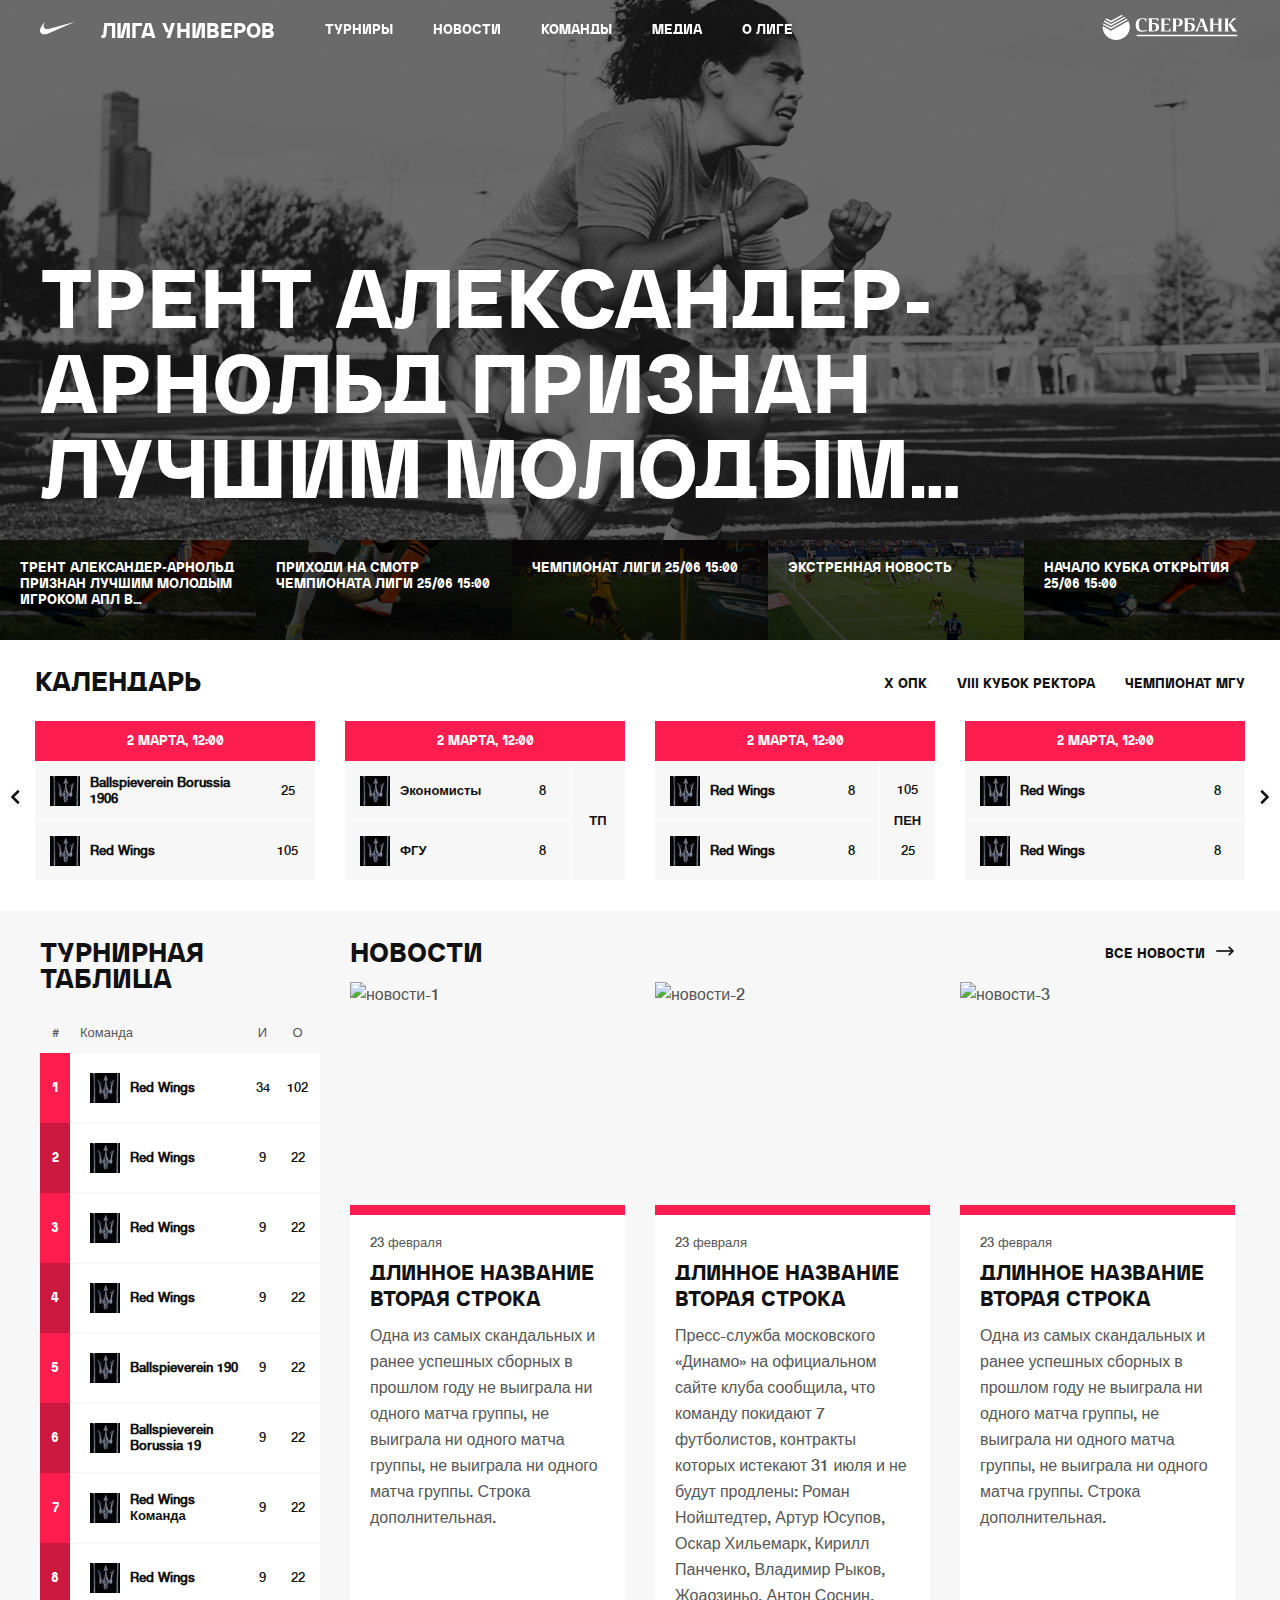
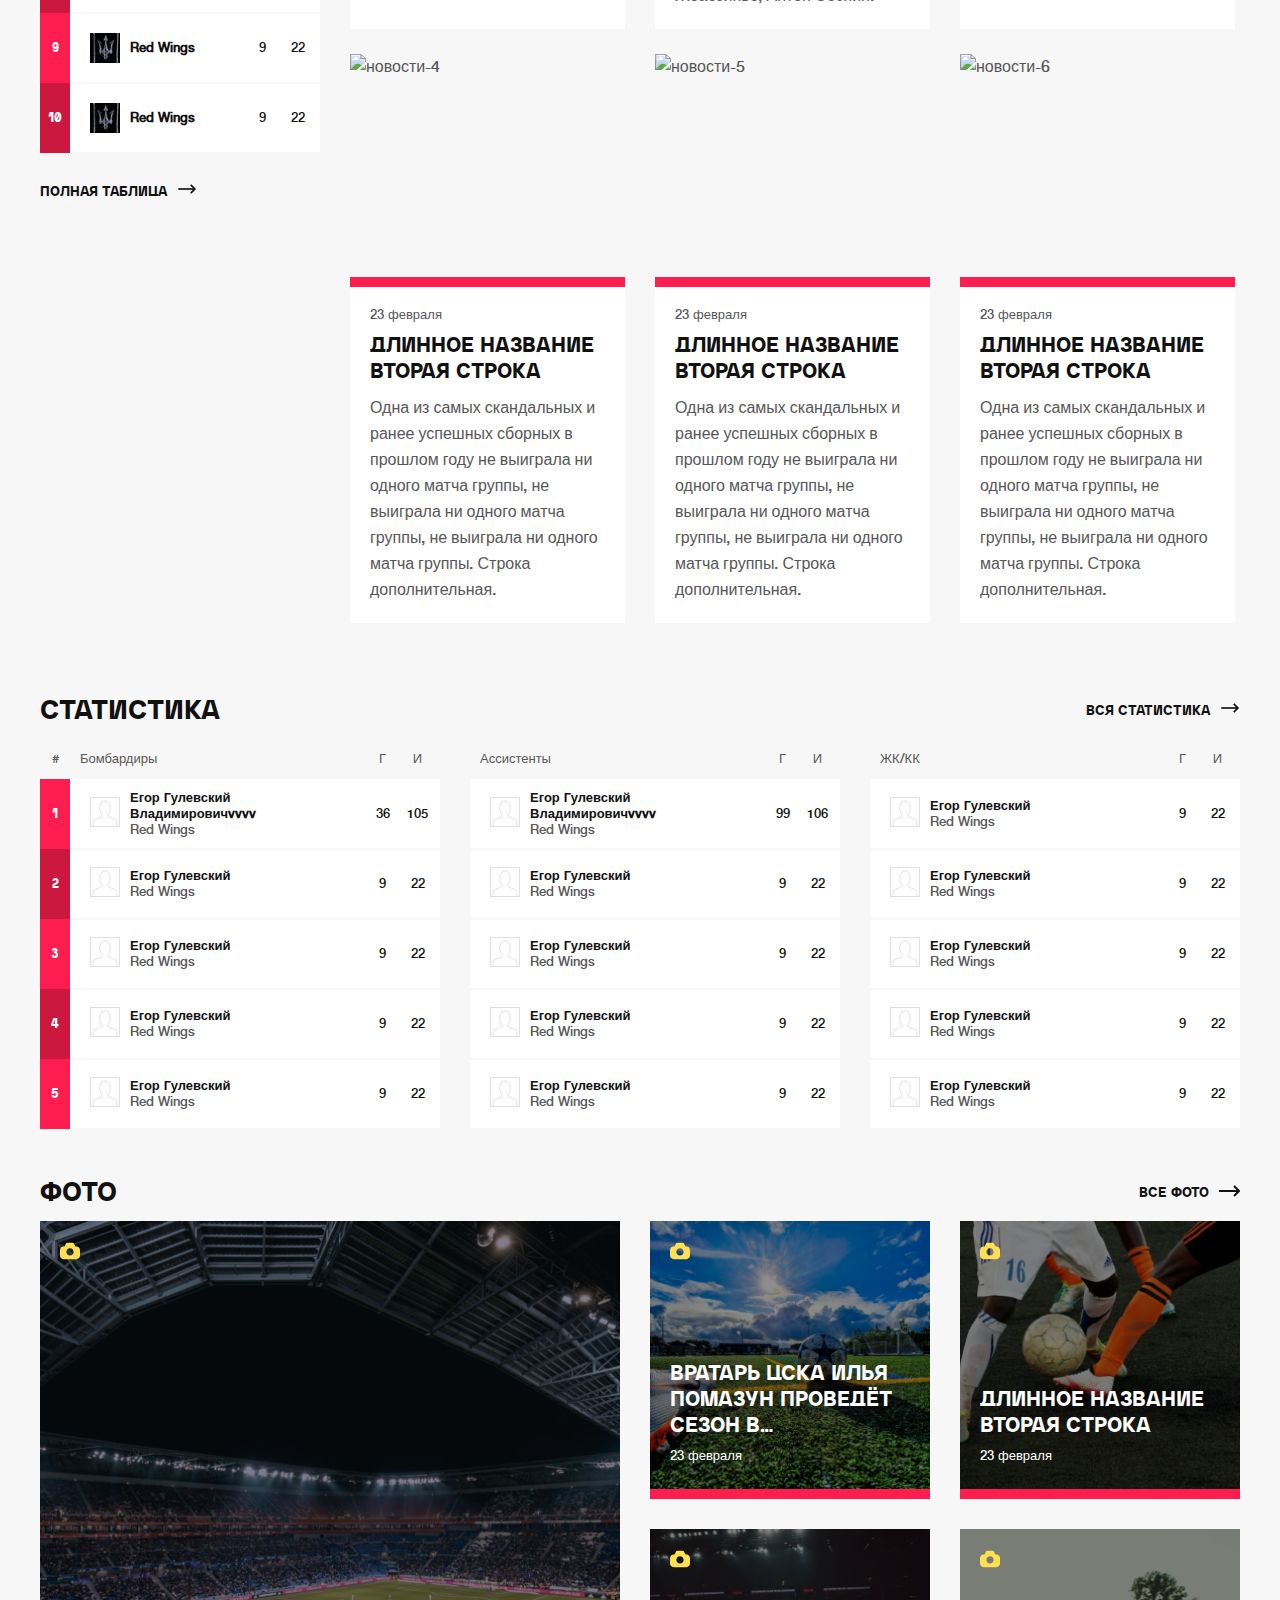
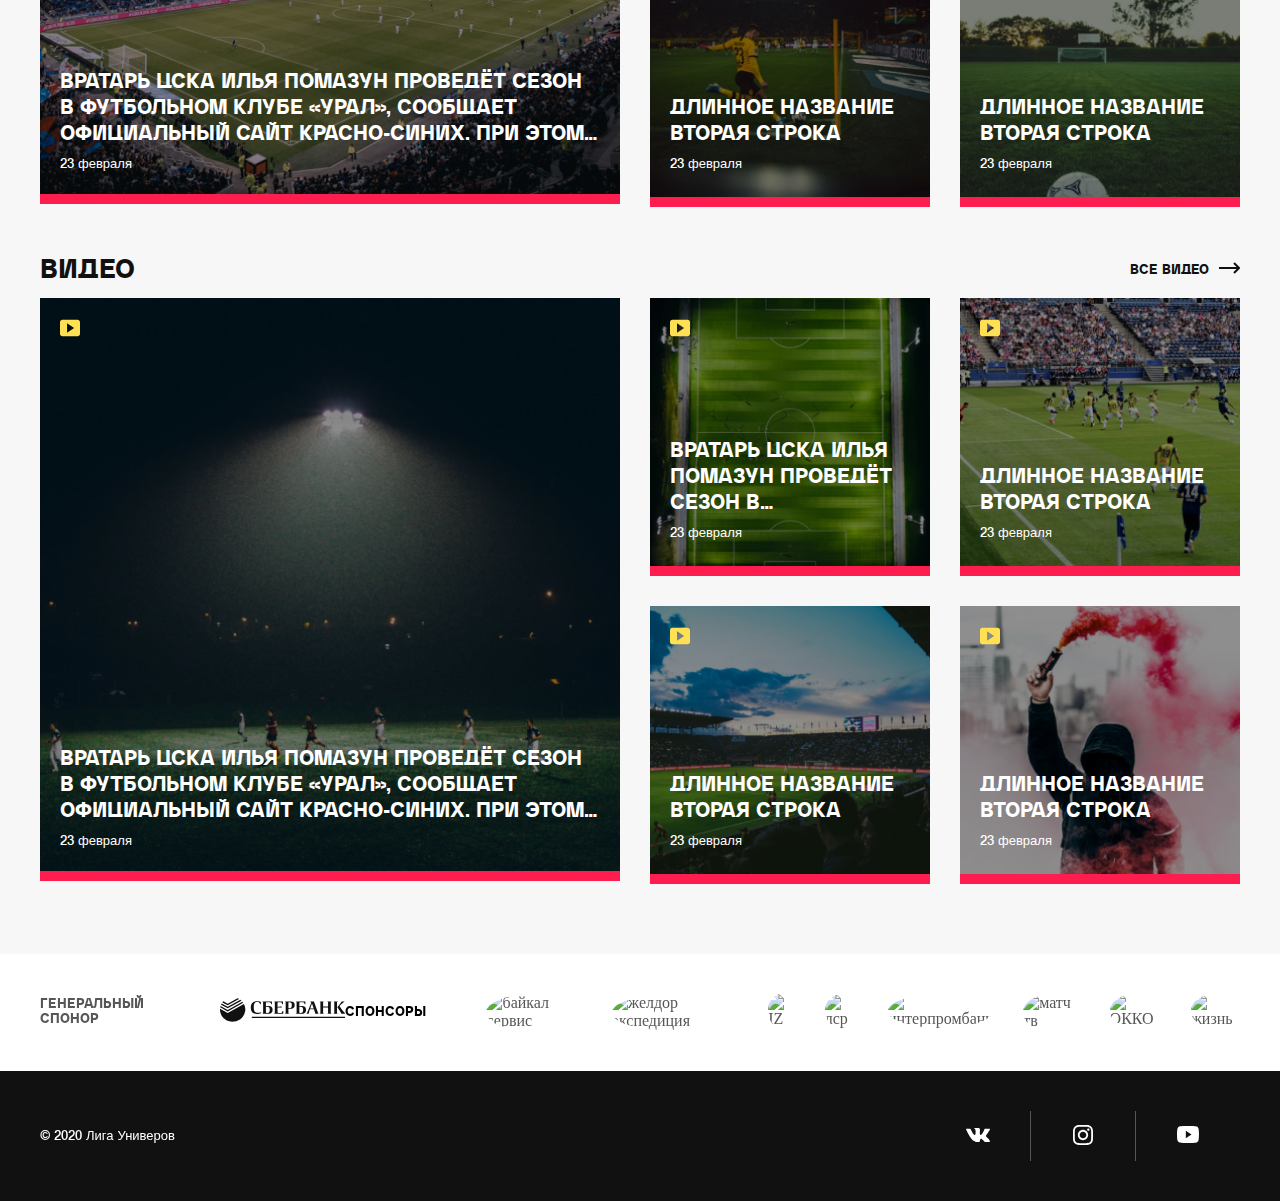
==== index.html @ 50ff5390 "css переменные" ====
<!DOCTYPE html>
<html lang="ru">
<head>
    <meta charset="utf-8">
    <title>МГУ</title>
    <meta name="viewport" content="width=device-width,initial-scale=1">
    <link href="css/normalize.css" rel="stylesheet">
    <link href="css/style.css" rel="stylesheet">
</head>
<body>
  <svg class="svg-sprite" style="display: none;" >
    <symbol id="arrow-left" viewBox="0 0 8 12" xmlns="http://www.w3.org/2000/svg" fill="none">
        <path d="M7 1L2 6L7 11" stroke-width="2"/>
    </symbol>
    <symbol id="arrow-right" viewBox="0 0 8 12" xmlns="http://www.w3.org/2000/svg" fill="none">
        <path d="M1 1L6 6L1 11" stroke-width="2"/>
    </symbol>
    <symbol id="arrow" viewBox="0 0 21 12" xmlns="http://www.w3.org/2000/svg" fill="none">
        <path d="M15 1L20 6L15 11" stroke="#111111" stroke-width="2"/>
        <path d="M0 6L20 6" stroke="#111111" stroke-width="2"/>
    </symbol>
    <symbol id="icon-photo" viewBox="0 0 22 18" xmlns="http://www.w3.org/2000/svg">
        <path d="M18 4H17.6C17.2 4 16.9 3.8 16.7 3.4L15.5 1.1C15.2 0.4 14.5 0 13.7 0H8.2C7.5 0 6.8 0.4 6.4 1.1L5.3 3.4C5.1 3.8 4.8 4 4.4 4H4C1.8 4 0 5.8 0 8V14C0 16.2 1.8 18 4 18H18C20.2 18 22 16.2 22 14V8C22 5.8 20.2 4 18 4ZM11 14C8.8 14 7 12.2 7 10C7 7.8 8.8 6 11 6C13.2 6 15 7.8 15 10C15 12.2 13.2 14 11 14Z"/>
    </symbol>
    <symbol id="icon-video" viewBox="0 0 22 18" xmlns="http://www.w3.org/2000/svg">
        <path d="M22 15.4286V2.57143C22 1.15714 20.8353 0 19.4118 0H2.58824C1.16471 0 0 1.15714 0 2.57143V15.4286C0 16.8429 1.16471 18 2.58824 18H19.4118C20.8353 18 22 16.8429 22 15.4286ZM7.76471 14.1429V3.85714L15.5294 9L7.76471 14.1429Z"/>
    </symbol>
    <symbol id="instagram" viewBox="0 0 24 24" xmlns="http://www.w3.org/2000/svg">
        <path d="M11.9973 6.86903C9.15795 6.86903 6.86644 9.16058 6.86644 12C6.86644 14.8394 9.15795 17.131 11.9973 17.131C14.8367 17.131 17.1282 14.8394 17.1282 12C17.1282 9.16058 14.8367 6.86903 11.9973 6.86903ZM11.9973 15.3348C10.1611 15.3348 8.66262 13.8362 8.66262 12C8.66262 10.1638 10.1611 8.66525 11.9973 8.66525C13.8335 8.66525 15.332 10.1638 15.332 12C15.332 13.8362 13.8335 15.3348 11.9973 15.3348ZM17.3383 5.46308C16.6754 5.46308 16.14 5.99845 16.14 6.66139C16.14 7.32434 16.6754 7.8597 17.3383 7.8597C18.0013 7.8597 18.5366 7.32684 18.5366 6.66139C18.5368 6.50397 18.5059 6.34806 18.4458 6.20259C18.3856 6.05711 18.2974 5.92493 18.1861 5.81362C18.0748 5.70231 17.9426 5.61405 17.7971 5.5539C17.6516 5.49375 17.4957 5.46289 17.3383 5.46308ZM21.9989 12C21.9989 10.6191 22.0114 9.25064 21.9338 7.87221C21.8563 6.27113 21.4911 4.85017 20.3203 3.67938C19.147 2.50609 17.7286 2.14334 16.1275 2.06579C14.7466 1.98824 13.3782 2.00074 11.9998 2.00074C10.6189 2.00074 9.25051 1.98824 7.8721 2.06579C6.27105 2.14334 4.85012 2.50859 3.67935 3.67938C2.50608 4.85267 2.14334 6.27113 2.06579 7.87221C1.98824 9.25314 2.00074 10.6216 2.00074 12C2.00074 13.3784 1.98824 14.7494 2.06579 16.1278C2.14334 17.7289 2.50858 19.1498 3.67935 20.3206C4.85262 21.4939 6.27105 21.8567 7.8721 21.9342C9.25301 22.0118 10.6214 21.9993 11.9998 21.9993C13.3807 21.9993 14.7491 22.0118 16.1275 21.9342C17.7286 21.8567 19.1495 21.4914 20.3203 20.3206C21.4936 19.1473 21.8563 17.7289 21.9338 16.1278C22.0139 14.7494 21.9989 13.3809 21.9989 12ZM19.7974 17.899C19.6148 18.3543 19.3947 18.6945 19.0419 19.0448C18.6892 19.3975 18.3515 19.6176 17.8962 19.8003C16.5803 20.3231 13.4558 20.2055 11.9973 20.2055C10.5389 20.2055 7.4118 20.3231 6.09593 19.8028C5.64064 19.6201 5.30041 19.4 4.95018 19.0473C4.59745 18.6945 4.37731 18.3568 4.19469 17.9015C3.67434 16.5831 3.79192 13.4585 3.79192 12C3.79192 10.5415 3.67434 7.4144 4.19469 6.09851C4.37731 5.6432 4.59745 5.30298 4.95018 4.95274C5.30291 4.6025 5.64064 4.37985 6.09593 4.19723C7.4118 3.67688 10.5389 3.79446 11.9973 3.79446C13.4558 3.79446 16.5828 3.67688 17.8987 4.19723C18.354 4.37985 18.6942 4.6 19.0444 4.95274C19.3972 5.30548 19.6173 5.6432 19.7999 6.09851C20.3203 7.4144 20.2027 10.5415 20.2027 12C20.2027 13.4585 20.3203 16.5831 19.7974 17.899Z" fill="white"/>
      </symbol>
      <symbol id="logo" viewBox="0 0 655 342" xmlns="http://www.w3.org/2000/svg">
        <path d="M165.533 0.120392L354.642 -121.21" stroke="#FFE052" stroke-width="2" stroke-miterlimit="10"/>
        <path d="M328.056 101.779L519.924 -21.1793L194.225 -222.462L2.35742 -99.5036L328.056 101.779Z" stroke="#FFE052" stroke-width="2" stroke-miterlimit="10"/>
        <path d="M381.729 67.3211L349.626 47.8757L435.151 -6.79761L466.402 12.3313" stroke="#FFE052" stroke-width="2" stroke-miterlimit="10"/>
        <path fill-rule="evenodd" clip-rule="evenodd" d="M528.315 177.901H528.266C526.067 177.901 524.113 176.726 522.793 174.72C518.787 168.457 522.696 152.996 525.432 144.335C528.07 135.968 531.442 127.406 534.422 119.871L534.862 118.794L539.846 120.507L539.504 121.632C536.328 132.152 535.204 141.497 536.816 144.286C537.012 144.58 537.158 144.678 537.256 144.727C537.598 144.727 540.432 144.189 547.224 135.626L614.749 50L619 53.0825L550.791 155.932C540.676 171.149 533.787 177.901 528.315 177.901ZM527.337 171.785C527.826 172.519 528.119 172.519 528.315 172.519C529.487 172.519 534.276 171.1 546.295 152.996L577.664 105.681L551.426 138.953C544.878 147.222 539.846 150.843 536.084 149.962C534.422 149.571 533.054 148.494 532.175 146.929C531.735 146.146 531.393 145.216 531.149 144.14C531.051 144.433 530.965 144.727 530.88 145.02C530.794 145.314 530.709 145.608 530.611 145.901C527.435 155.932 525.09 168.311 527.337 171.785ZM486.733 210.683H483.802H482.58V147.075L495.333 137.975L498.46 142.329V136.262L512.19 126.427L514.877 193.313L509.503 193.509L508.33 164.983L503.786 168.213V201.289H498.411V142.378L487.955 149.864V210.683H486.733ZM508.037 158.574L507.157 136.556L503.786 138.953V161.607L508.037 158.574ZM445.104 235.931L447.889 171.882L461.668 162.048L462.303 228.983L456.929 229.227L456.538 172.323L453.215 174.671L450.381 238.573L444.127 243.71L441 239.307L445.104 235.931ZM474.861 189.448V216.506H480.235V152.213L475.105 151.822L469.877 186.61V159.161H464.502V223.845L469.681 224.237L474.861 189.448ZM451.505 273.655L456.88 269.79V240.775H462.255V305.85L449.551 315L446.424 310.596L456.88 303.11V276.444L446.131 284.126V248.505H451.505V273.655ZM480.429 259.319V227.76H475.055V257.068L470.217 260.542V235.148H464.843V300.077H470.217V267.197L475.055 263.723V292.689H480.429V259.857L480.722 259.661L480.429 259.319ZM488.394 222.279V249.68L493.623 214.891L498.802 215.283V279.576H493.427V252.518L488.199 287.306L483.02 286.964V222.279H488.394ZM515.023 199.234L501.293 209.069V278.157L517.417 266.609V226.977L516.147 227.906L515.023 199.234ZM506.668 267.686V241.264L512.043 237.399V263.82L506.668 267.686ZM506.668 234.659V211.858L510.04 209.46L510.87 231.674L506.668 234.659ZM532.81 186.512L535.937 190.867L525.285 198.451V221.252L532.81 215.919L535.937 220.273L525.285 227.857V254.328L532.81 248.946L535.937 253.349L519.91 264.799V195.711L532.81 186.512ZM536.279 184.115V249.19H541.653V216.359L551.621 209.313L550.009 174.329L536.279 184.115ZM546.1 206.622L541.653 209.754V186.855L545.074 184.408L546.1 206.622ZM569.699 229.227L553.722 240.677V171.638L569.699 160.188V229.227ZM564.324 226.487V170.61L559.096 174.378V230.255L564.324 226.487ZM586.019 148.494L572.289 158.329V227.417L588.413 215.87V176.237L587.143 177.167L586.019 148.494ZM577.664 216.946V190.525L583.038 186.659V213.081L577.664 216.946ZM577.664 183.87V161.02L581.035 158.623L581.866 180.837L577.664 183.87Z" fill="#FFE052"/>
        <path fill-rule="evenodd" clip-rule="evenodd" d="M648.918 143.494C670.236 143.494 687.542 159.095 687.542 178.315C687.542 197.534 670.236 213.135 648.918 213.135C627.599 213.135 610.293 197.534 610.293 178.315C610.293 159.095 627.599 143.494 648.918 143.494Z" stroke="#FFE052" stroke-width="2" stroke-miterlimit="10"/>
        <path d="M553.51 239.326L738 112" stroke="#FFE052" stroke-width="2" stroke-miterlimit="10"/>
        <path d="M716.034 339.985L907.902 217.027L582.203 15.7439L390.335 138.702L716.034 339.985Z" stroke="#FFE052" stroke-width="2" stroke-miterlimit="10"/>
        <path d="M528.931 50.5183L560.533 69.5115L475.008 124.185L442.804 105.508" stroke="#FFE052" stroke-width="2" stroke-miterlimit="10"/>
    </symbol>
    <symbol id="main-logo" viewBox="0 0 36 13" xmlns="http://www.w3.org/2000/svg">
        <path fill-rule="evenodd" clip-rule="evenodd" d="M9.9615 7.20239L36 0.110749L9.64986 11.5733C6.80923 12.8063 2.35664 14.2276 0.5011 11.1561C-0.530553 9.45429 0.117812 6.8 1.65096 4.38198C2.62172 2.83518 3.86472 1.4139 5.11847 0C4.42353 1.15548 2.46769 5.0354 5.03249 6.96982C6.02474 7.70446 7.78357 7.78567 9.9615 7.20239Z" fill="white"/>
    </symbol>
    <symbol id="main-sberbank" viewBox="0 0 140 26" xmlns="http://www.w3.org/2000/svg">
        <path d="M45.5393 15.3965L45.9834 16.2172C44.6852 17.0379 42.9087 17.4646 41.0981 17.4646C36.8277 17.4646 34.3338 15.2652 34.3338 10.5379C34.3338 6.00758 36.3153 3.25 41.3714 3.25C43.6262 3.25 45.1293 3.7096 45.5393 3.87374C45.5051 4.79293 45.5051 5.81061 45.5393 6.7298H44.6169L44.3777 5.87626C44.0361 4.85858 43.4212 4.13636 41.4739 4.13636C38.4334 4.13636 37.6476 6.30303 37.6476 10.0126C37.6476 13.5581 38.3992 16.1843 41.918 16.1843C43.6261 16.1843 44.6852 15.7904 45.5393 15.3965ZM52.1669 4.36617C51.2787 4.36617 51.142 4.59596 51.142 5.15404V8.40404H51.9278C55.8565 8.40404 58.6237 8.8308 58.6237 12.6061C58.6237 16.2828 56.4714 17.202 52.9527 17.202H47.2474V16.7753C47.9649 16.6111 48.0673 16.4141 48.0673 15.6591V4.9899C48.0673 4.23485 47.9649 4.03788 47.2474 3.90656V3.4798H57.8721C57.838 4.46465 57.838 5.4495 57.8721 6.46717H57.0864L56.9156 5.90909C56.4714 4.49747 55.959 4.36617 54.1142 4.36617H52.1669ZM52.8502 16.3485C54.695 16.3485 55.4466 15.1667 55.4466 12.7702C55.4466 10.5379 54.7975 9.29041 52.406 9.29041H51.1762V15.1667C51.1762 16.053 51.4153 16.3485 52.4402 16.3485H52.8502ZM64.8414 4.36617C64.2264 4.36617 64.124 4.53031 64.124 4.9899V9.25758H66.0371C66.8228 9.25758 68.0869 9.19192 68.5651 8.86364V10.6035C68.0869 10.2753 66.8228 10.1768 66.0371 10.1768H64.124V15.298C64.124 16.1187 64.4656 16.3813 66.3446 16.3813H66.7545C68.5993 16.3813 69.1118 16.25 69.5217 14.5758L69.6584 14.0505H70.5466C70.5124 15.101 70.5124 16.1843 70.5466 17.2348H60.2635V16.8081C60.981 16.6439 61.0834 16.447 61.0834 15.6919V5.02273C61.0834 4.26768 60.981 4.07071 60.2635 3.93939V3.51263H70.205C70.1708 4.49748 70.1708 5.48233 70.205 6.5H69.4192L69.2484 5.94192C68.8043 4.5303 68.2918 4.39899 66.447 4.39899H64.8414V4.36617ZM72.3572 17.2348V16.8081C73.0747 16.6439 73.1771 16.447 73.1771 15.6919V5.02273C73.1771 4.26768 73.0747 4.07071 72.3572 3.93939V3.51263H78.2674C81.103 3.51263 83.2211 4.1692 83.2211 7.45202C83.2211 10.8005 81.103 11.8182 77.6525 11.8182H76.2177V15.7247C76.2177 16.4798 76.3202 16.6768 77.0376 16.8409V17.2677H72.3572V17.2348ZM77.6867 10.9318C79.5998 10.9318 80.0439 9.45455 80.0439 7.32071C80.0439 5.51516 79.3948 4.36617 77.4817 4.36617H77.1401C76.5251 4.36617 76.2518 4.46465 76.2518 5.12121V10.9318H77.6867ZM89.4387 4.36617C88.5505 4.36617 88.4138 4.59596 88.4138 5.15404V8.40404H89.1996C93.1284 8.40404 95.8955 8.8308 95.8955 12.6061C95.8955 16.2828 93.7433 17.202 90.2587 17.202H84.5534V16.7753C85.2709 16.6111 85.3733 16.4141 85.3733 15.6591V4.9899C85.3733 4.23485 85.2709 4.03788 84.5534 3.90656V3.4798H95.1781C95.144 4.46465 95.144 5.4495 95.1781 6.46717H94.3924L94.2216 5.90909C93.7774 4.49747 93.265 4.36617 91.4202 4.36617H89.4387ZM90.0878 16.3485C91.9326 16.3485 92.6842 15.1667 92.6842 12.7702C92.6842 10.5379 92.0351 9.29041 89.6437 9.29041H88.4138V15.1667C88.4138 16.053 88.653 16.3485 89.6779 16.3485H90.0878ZM106.281 17.2348C106.144 16.4798 105.7 15.1338 105.325 14.0177L104.71 12.2778H100.166C99.6876 13.6566 99.346 14.7727 99.1752 15.5606C99.0044 16.3485 98.9019 16.9394 98.8677 17.2348H96.3055C96.6471 16.7096 97.2962 15.495 98.287 13.197L100.918 6.9596C101.498 5.58081 101.601 5.15404 101.601 4.7601C101.601 4.49747 101.532 4.10354 100.781 3.97222V3.54546H104.846C104.915 3.97223 104.949 4.43182 105.393 5.58081L108.399 13.7879C108.98 15.3965 109.629 16.7753 109.937 17.2677H106.281V17.2348ZM104.402 11.3586L102.489 5.84344L100.508 11.3586H104.402ZM120.425 10.1439H114.924V15.6919C114.924 16.447 115.027 16.6439 115.744 16.8081V17.2348H111.064V16.8081C111.781 16.6439 111.884 16.447 111.884 15.6919V5.02273C111.884 4.26768 111.781 4.07071 111.064 3.93939V3.51263H115.744V3.93939C115.027 4.10353 114.924 4.30051 114.924 5.02273V9.22475H120.425V5.02273C120.425 4.26768 120.322 4.07071 119.605 3.93939V3.51263H124.285V3.93939C123.568 4.10353 123.465 4.30051 123.465 5.02273V15.6919C123.465 16.447 123.568 16.6439 124.285 16.8081V17.2348H119.605V16.8081C120.322 16.6439 120.425 16.447 120.425 15.6919V10.1439ZM127.36 5.02273C127.36 4.26768 127.257 4.07071 126.54 3.93939V3.51263H131.22V3.93939C130.503 4.10353 130.4 4.30051 130.4 5.02273V15.6919C130.4 16.447 130.503 16.6439 131.22 16.8081V17.2348H126.54V16.8081C127.257 16.6439 127.36 16.447 127.36 15.6919V5.02273ZM134.978 11.1944C135.969 12.5404 138.292 15.5606 140 17.202H135.217C134.876 16.4798 134.363 15.298 132.86 13.1313L130.708 10.0126L132.587 7.68181C133.714 6.30303 135.149 4.43182 135.559 3.4798H138.907V3.51263C137.574 4.26768 135.285 6.46717 134.636 7.12374L133.133 8.66666L134.978 11.1944ZM139.966 20.649H35.427V22.0278H139.966V20.649ZM8.57491 16.2828L0.0341599 11.5556C-3.12924e-06 11.851 0 12.1465 0 12.4419C0 12.6389 0 12.8359 0 13.0328C0.034163 13.6566 0.102486 14.2803 0.204975 14.904C0.512442 16.4798 1.09322 17.9571 1.87897 19.2702C2.08394 19.6313 2.32308 19.9924 2.59639 20.3207C2.59639 20.3207 2.59639 20.3207 2.59639 20.3535L2.63055 20.3864C3.51879 21.601 4.64616 22.6515 5.9102 23.505C7.00341 24.2273 8.19912 24.851 9.46315 25.2449C9.66813 25.3106 9.87311 25.3763 10.1122 25.4419C10.1464 25.4419 10.1464 25.4419 10.1806 25.4747C11.4104 25.803 12.7428 26 14.0752 26C14.6218 26 15.1342 25.9672 15.6467 25.9015C15.715 25.9015 15.7833 25.9015 15.8516 25.8687C17.2865 25.7045 18.6872 25.3106 19.9854 24.7525C21.591 24.0303 23.0259 23.0455 24.2216 21.8308C24.2557 21.798 24.2899 21.7652 24.3241 21.7323C24.7682 21.2727 25.1781 20.7803 25.5539 20.2879C26.7155 18.745 27.5012 16.9722 27.9112 15.0682C27.9112 15.0353 27.9112 15.0025 27.9453 14.9697C28.1161 14.149 28.1845 13.2955 28.1845 12.4419C28.1845 12.3434 28.1845 12.2449 28.1845 12.1465C28.1845 11.5556 28.1162 10.9975 28.0137 10.4066C27.7745 8.96212 27.3304 7.55051 26.613 6.2702L8.57491 16.2828ZM8.57491 12.8687L0.649095 8.4697C0.614932 8.56819 0.580768 8.6995 0.546605 8.79798C0.444116 9.19192 0.341626 9.58586 0.2733 9.97979L8.60908 14.5758L25.8956 5.02273C25.6564 4.66162 25.3831 4.33334 25.1098 4.00505C25.0756 3.9394 25.0073 3.90657 24.9732 3.84091L8.57491 12.8687ZM8.57491 9.45455L1.87897 5.74495C1.63982 6.17172 1.40068 6.59848 1.19571 7.05808L8.60908 11.1616L23.9141 2.72475C23.5041 2.36364 23.0942 2.03536 22.6842 1.70707L8.57491 9.45455ZM8.57491 6.07323L3.6896 3.38132C3.34797 3.74243 3.00634 4.13637 2.69888 4.53031L8.57491 7.78031L21.2152 0.787877C20.7028 0.492422 20.122 0.229798 19.5754 0L8.57491 6.07323ZM8.57491 16.2828L0.0341599 11.5556C-3.12924e-06 11.851 0 12.1465 0 12.4419C0 12.6389 0 12.8359 0 13.0328C0.034163 13.6566 0.102486 14.2803 0.204975 14.904C0.512442 16.4798 1.09322 17.9571 1.87897 19.2702C2.08394 19.6313 2.32308 19.9924 2.59639 20.3207C2.59639 20.3207 2.59639 20.3207 2.59639 20.3535L2.63055 20.3864C3.51879 21.601 4.64616 22.6515 5.9102 23.505C7.00341 24.2273 8.19912 24.851 9.46315 25.2449C9.66813 25.3106 9.87311 25.3763 10.1122 25.4419C10.1464 25.4419 10.1464 25.4419 10.1806 25.4747C11.4104 25.803 12.7428 26 14.0752 26C14.6218 26 15.1342 25.9672 15.6467 25.9015C15.715 25.9015 15.7833 25.9015 15.8516 25.8687C17.2865 25.7045 18.6872 25.3106 19.9854 24.7525C21.591 24.0303 23.0259 23.0455 24.2216 21.8308C24.2557 21.798 24.2899 21.7652 24.3241 21.7323C24.7682 21.2727 25.1781 20.7803 25.5539 20.2879C26.7155 18.745 27.5012 16.9722 27.9112 15.0682C27.9112 15.0353 27.9112 15.0025 27.9453 14.9697C28.1161 14.149 28.1845 13.2955 28.1845 12.4419C28.1845 12.3434 28.1845 12.2449 28.1845 12.1465C28.1845 11.5556 28.1162 10.9975 28.0137 10.4066C27.7745 8.96212 27.3304 7.55051 26.613 6.2702L8.57491 16.2828ZM8.57491 12.8687L0.649095 8.4697C0.614932 8.56819 0.580768 8.6995 0.546605 8.79798C0.444116 9.19192 0.341626 9.58586 0.2733 9.97979L8.60908 14.5758L25.8956 5.02273C25.6564 4.66162 25.3831 4.33334 25.1098 4.00505C25.0756 3.9394 25.0073 3.90657 24.9732 3.84091L8.57491 12.8687ZM8.57491 9.45455L1.87897 5.74495C1.63982 6.17172 1.40068 6.59848 1.19571 7.05808L8.60908 11.1616L23.9141 2.72475C23.5041 2.36364 23.0942 2.03536 22.6842 1.70707L8.57491 9.45455ZM8.57491 6.07323L3.6896 3.38132C3.34797 3.74243 3.00634 4.13637 2.69888 4.53031L8.57491 7.78031L21.2152 0.787877C20.7028 0.492422 20.122 0.229798 19.5754 0L8.57491 6.07323Z" fill="white"/>
    </symbol>
    <symbol id="profile" viewBox="0 0 30 30" xmlns="http://www.w3.org/2000/svg" fill="none">
        <rect x="0.5" y="0.5" width="29" height="29" fill="white" stroke="#DFDFDF"/>
          <path d="M3 30C3 26.6984 3.15909 24.6414 3.47727 23.8289C3.77273 23.3388 4.39773 22.8681 5.35227 22.4167C5.44318 22.3651 6.19034 22.0813 7.59375 21.5655C8.99716 21.0496 9.71591 20.7852 9.75 20.7723C10.5341 20.4499 11.0483 20.2016 11.2926 20.0275C11.5369 19.8534 11.7216 19.6116 11.8466 19.3021L12.2386 18.3735C12.2955 18.0511 12.2273 17.7867 12.0341 17.5804C10.5227 16.0327 9.77273 13.937 9.78409 11.2932C9.78409 9.16518 10.2443 7.41766 11.1648 6.0506C12.0852 4.68353 13.3636 4 15 4C16.6364 4 17.9148 4.68353 18.8352 6.0506C19.7557 7.41766 20.2159 9.16518 20.2159 11.2932C20.2273 13.937 19.4773 16.0327 17.9659 17.5804C17.7727 17.7867 17.7045 18.0511 17.7614 18.3735L18.1534 19.3021C18.2784 19.6116 18.4631 19.8534 18.7074 20.0275C18.9517 20.2016 19.4659 20.4499 20.25 20.7723C20.2841 20.7852 21.0028 21.0496 22.4063 21.5655C23.8097 22.0813 24.5568 22.3651 24.6477 22.4167C25.6023 22.8681 26.2273 23.3388 26.5227 23.8289C26.8409 24.6414 27 26.6984 27 30" stroke="#DFDFDF"/>
    </symbol>
    <symbol id="sberbank" viewBox="0 0 140 26" xmlns="http://www.w3.org/2000/svg">
        <path d="M45.5393 15.3965L45.9834 16.2172C44.6852 17.0379 42.9087 17.4646 41.0981 17.4646C36.8277 17.4646 34.3338 15.2652 34.3338 10.5379C34.3338 6.00758 36.3153 3.25 41.3714 3.25C43.6262 3.25 45.1293 3.7096 45.5393 3.87374C45.5051 4.79293 45.5051 5.81061 45.5393 6.7298H44.6169L44.3777 5.87626C44.0361 4.85858 43.4212 4.13636 41.4739 4.13636C38.4334 4.13636 37.6476 6.30303 37.6476 10.0126C37.6476 13.5581 38.3992 16.1843 41.918 16.1843C43.6261 16.1843 44.6852 15.7904 45.5393 15.3965ZM52.1669 4.36617C51.2787 4.36617 51.142 4.59596 51.142 5.15404V8.40404H51.9278C55.8565 8.40404 58.6237 8.8308 58.6237 12.6061C58.6237 16.2828 56.4714 17.202 52.9527 17.202H47.2474V16.7753C47.9649 16.6111 48.0673 16.4141 48.0673 15.6591V4.9899C48.0673 4.23485 47.9649 4.03788 47.2474 3.90656V3.4798H57.8721C57.838 4.46465 57.838 5.4495 57.8721 6.46717H57.0864L56.9156 5.90909C56.4714 4.49747 55.959 4.36617 54.1142 4.36617H52.1669ZM52.8502 16.3485C54.695 16.3485 55.4466 15.1667 55.4466 12.7702C55.4466 10.5379 54.7975 9.29041 52.406 9.29041H51.1762V15.1667C51.1762 16.053 51.4153 16.3485 52.4402 16.3485H52.8502ZM64.8414 4.36617C64.2264 4.36617 64.124 4.53031 64.124 4.9899V9.25758H66.0371C66.8228 9.25758 68.0869 9.19192 68.5651 8.86364V10.6035C68.0869 10.2753 66.8228 10.1768 66.0371 10.1768H64.124V15.298C64.124 16.1187 64.4656 16.3813 66.3446 16.3813H66.7545C68.5993 16.3813 69.1118 16.25 69.5217 14.5758L69.6584 14.0505H70.5466C70.5124 15.101 70.5124 16.1843 70.5466 17.2348H60.2635V16.8081C60.981 16.6439 61.0834 16.447 61.0834 15.6919V5.02273C61.0834 4.26768 60.981 4.07071 60.2635 3.93939V3.51263H70.205C70.1708 4.49748 70.1708 5.48233 70.205 6.5H69.4192L69.2484 5.94192C68.8043 4.5303 68.2918 4.39899 66.447 4.39899H64.8414V4.36617ZM72.3572 17.2348V16.8081C73.0747 16.6439 73.1771 16.447 73.1771 15.6919V5.02273C73.1771 4.26768 73.0747 4.07071 72.3572 3.93939V3.51263H78.2674C81.103 3.51263 83.2211 4.1692 83.2211 7.45202C83.2211 10.8005 81.103 11.8182 77.6525 11.8182H76.2177V15.7247C76.2177 16.4798 76.3202 16.6768 77.0376 16.8409V17.2677H72.3572V17.2348ZM77.6867 10.9318C79.5998 10.9318 80.0439 9.45455 80.0439 7.32071C80.0439 5.51516 79.3948 4.36617 77.4817 4.36617H77.1401C76.5251 4.36617 76.2518 4.46465 76.2518 5.12121V10.9318H77.6867ZM89.4387 4.36617C88.5505 4.36617 88.4138 4.59596 88.4138 5.15404V8.40404H89.1996C93.1283 8.40404 95.8955 8.8308 95.8955 12.6061C95.8955 16.2828 93.7433 17.202 90.2587 17.202H84.5534V16.7753C85.2709 16.6111 85.3733 16.4141 85.3733 15.6591V4.9899C85.3733 4.23485 85.2709 4.03788 84.5534 3.90656V3.4798H95.1781C95.144 4.46465 95.144 5.4495 95.1781 6.46717H94.3924L94.2216 5.90909C93.7774 4.49747 93.265 4.36617 91.4202 4.36617H89.4387ZM90.0878 16.3485C91.9326 16.3485 92.6842 15.1667 92.6842 12.7702C92.6842 10.5379 92.0351 9.29041 89.6437 9.29041H88.4138V15.1667C88.4138 16.053 88.653 16.3485 89.6779 16.3485H90.0878ZM106.281 17.2348C106.144 16.4798 105.7 15.1338 105.325 14.0177L104.71 12.2778H100.166C99.6876 13.6566 99.346 14.7727 99.1752 15.5606C99.0044 16.3485 98.9019 16.9394 98.8677 17.2348H96.3055C96.6471 16.7096 97.2962 15.495 98.287 13.197L100.918 6.9596C101.498 5.58081 101.601 5.15404 101.601 4.7601C101.601 4.49747 101.532 4.10354 100.781 3.97222V3.54546H104.846C104.915 3.97223 104.949 4.43182 105.393 5.58081L108.399 13.7879C108.98 15.3965 109.629 16.7753 109.937 17.2677H106.281V17.2348ZM104.402 11.3586L102.489 5.84344L100.508 11.3586H104.402ZM120.425 10.1439H114.924V15.6919C114.924 16.447 115.027 16.6439 115.744 16.8081V17.2348H111.064V16.8081C111.781 16.6439 111.884 16.447 111.884 15.6919V5.02273C111.884 4.26768 111.781 4.07071 111.064 3.93939V3.51263H115.744V3.93939C115.027 4.10353 114.924 4.30051 114.924 5.02273V9.22475H120.425V5.02273C120.425 4.26768 120.322 4.07071 119.605 3.93939V3.51263H124.285V3.93939C123.568 4.10353 123.465 4.30051 123.465 5.02273V15.6919C123.465 16.447 123.568 16.6439 124.285 16.8081V17.2348H119.605V16.8081C120.322 16.6439 120.425 16.447 120.425 15.6919V10.1439ZM127.36 5.02273C127.36 4.26768 127.257 4.07071 126.54 3.93939V3.51263H131.22V3.93939C130.503 4.10353 130.4 4.30051 130.4 5.02273V15.6919C130.4 16.447 130.503 16.6439 131.22 16.8081V17.2348H126.54V16.8081C127.257 16.6439 127.36 16.447 127.36 15.6919V5.02273ZM134.978 11.1944C135.969 12.5404 138.292 15.5606 140 17.202H135.217C134.876 16.4798 134.363 15.298 132.86 13.1313L130.708 10.0126L132.587 7.68181C133.714 6.30303 135.149 4.43182 135.559 3.4798H138.907V3.51263C137.574 4.26768 135.285 6.46717 134.636 7.12374L133.133 8.66666L134.978 11.1944ZM139.966 20.649H35.427V22.0278H139.966V20.649ZM8.57491 16.2828L0.0341599 11.5556C-3.12823e-06 11.851 0 12.1465 0 12.4419C0 12.6389 0 12.8359 0 13.0328C0.034163 13.6566 0.102486 14.2803 0.204975 14.904C0.512442 16.4798 1.09322 17.9571 1.87897 19.2702C2.08394 19.6313 2.32308 19.9924 2.59639 20.3207C2.59639 20.3207 2.59639 20.3207 2.59639 20.3535L2.63055 20.3864C3.51879 21.601 4.64616 22.6515 5.9102 23.505C7.00341 24.2273 8.19912 24.851 9.46315 25.2449C9.66813 25.3106 9.87311 25.3763 10.1122 25.4419C10.1464 25.4419 10.1464 25.4419 10.1806 25.4747C11.4104 25.803 12.7428 26 14.0752 26C14.6218 26 15.1342 25.9672 15.6467 25.9015C15.715 25.9015 15.7833 25.9015 15.8516 25.8687C17.2865 25.7045 18.6872 25.3106 19.9854 24.7525C21.591 24.0303 23.0259 23.0455 24.2216 21.8308C24.2557 21.798 24.2899 21.7652 24.3241 21.7323C24.7682 21.2727 25.1781 20.7803 25.5539 20.2879C26.7155 18.745 27.5012 16.9722 27.9112 15.0682C27.9112 15.0353 27.9112 15.0025 27.9453 14.9697C28.1161 14.149 28.1845 13.2955 28.1845 12.4419C28.1845 12.3434 28.1845 12.2449 28.1845 12.1465C28.1845 11.5556 28.1162 10.9975 28.0137 10.4066C27.7745 8.96212 27.3304 7.55051 26.613 6.2702L8.57491 16.2828ZM8.57491 12.8687L0.649095 8.4697C0.614932 8.56819 0.580768 8.6995 0.546605 8.79798C0.444116 9.19192 0.341626 9.58585 0.2733 9.97979L8.60908 14.5758L25.8956 5.02273C25.6564 4.66162 25.3831 4.33334 25.1098 4.00505C25.0756 3.9394 25.0073 3.90657 24.9732 3.84091L8.57491 12.8687ZM8.57491 9.45455L1.87897 5.74495C1.63982 6.17172 1.40068 6.59848 1.19571 7.05808L8.60908 11.1616L23.9141 2.72475C23.5041 2.36364 23.0942 2.03536 22.6842 1.70707L8.57491 9.45455ZM8.57491 6.07323L3.6896 3.38132C3.34797 3.74243 3.00634 4.13637 2.69888 4.53031L8.57491 7.78031L21.2152 0.787877C20.7028 0.492422 20.122 0.229798 19.5754 0L8.57491 6.07323ZM8.57491 16.2828L0.0341599 11.5556C-3.12823e-06 11.851 0 12.1465 0 12.4419C0 12.6389 0 12.8359 0 13.0328C0.034163 13.6566 0.102486 14.2803 0.204975 14.904C0.512442 16.4798 1.09322 17.9571 1.87897 19.2702C2.08394 19.6313 2.32308 19.9924 2.59639 20.3207C2.59639 20.3207 2.59639 20.3207 2.59639 20.3535L2.63055 20.3864C3.51879 21.601 4.64616 22.6515 5.9102 23.505C7.00341 24.2273 8.19912 24.851 9.46315 25.2449C9.66813 25.3106 9.87311 25.3763 10.1122 25.4419C10.1464 25.4419 10.1464 25.4419 10.1806 25.4747C11.4104 25.803 12.7428 26 14.0752 26C14.6218 26 15.1342 25.9672 15.6467 25.9015C15.715 25.9015 15.7833 25.9015 15.8516 25.8687C17.2865 25.7045 18.6872 25.3106 19.9854 24.7525C21.591 24.0303 23.0259 23.0455 24.2216 21.8308C24.2557 21.798 24.2899 21.7652 24.3241 21.7323C24.7682 21.2727 25.1781 20.7803 25.5539 20.2879C26.7155 18.745 27.5012 16.9722 27.9112 15.0682C27.9112 15.0353 27.9112 15.0025 27.9453 14.9697C28.1161 14.149 28.1845 13.2955 28.1845 12.4419C28.1845 12.3434 28.1845 12.2449 28.1845 12.1465C28.1845 11.5556 28.1162 10.9975 28.0137 10.4066C27.7745 8.96212 27.3304 7.55051 26.613 6.2702L8.57491 16.2828ZM8.57491 12.8687L0.649095 8.4697C0.614932 8.56819 0.580768 8.6995 0.546605 8.79798C0.444116 9.19192 0.341626 9.58585 0.2733 9.97979L8.60908 14.5758L25.8956 5.02273C25.6564 4.66162 25.3831 4.33334 25.1098 4.00505C25.0756 3.9394 25.0073 3.90657 24.9732 3.84091L8.57491 12.8687ZM8.57491 9.45455L1.87897 5.74495C1.63982 6.17172 1.40068 6.59848 1.19571 7.05808L8.60908 11.1616L23.9141 2.72475C23.5041 2.36364 23.0942 2.03536 22.6842 1.70707L8.57491 9.45455ZM8.57491 6.07323L3.6896 3.38132C3.34797 3.74243 3.00634 4.13637 2.69888 4.53031L8.57491 7.78031L21.2152 0.787877C20.7028 0.492422 20.122 0.229798 19.5754 0L8.57491 6.07323Z" fill="#111111"/>
    </symbol>
    <symbol id="vk" viewBox="0 0 24 24" xmlns="http://www.w3.org/2000/svg">
        <path d="M21.363 14.81C21.363 14.81 23.3043 16.765 23.7823 17.6726C23.796 17.6912 23.8028 17.7099 23.8074 17.7192C24.0018 18.0528 24.0475 18.3118 23.9515 18.5054C23.7914 18.8274 23.2426 18.986 23.0551 19H19.6251C19.3873 19 18.8888 18.937 18.2851 18.5124C17.8209 18.1811 17.3636 17.6376 16.9177 17.108C16.2523 16.3194 15.676 15.6382 15.0952 15.6382C15.0214 15.6381 14.9481 15.6499 14.878 15.6732C14.4389 15.8179 13.8764 16.4571 13.8764 18.1601C13.8764 18.6921 13.4648 18.9977 13.1744 18.9977H11.6035C11.0684 18.9977 8.28095 18.8064 5.81135 16.1491C2.78837 12.8947 0.0672422 6.36711 0.0443756 6.30645C-0.127124 5.88419 0.227309 5.65789 0.613755 5.65789H4.07805C4.53996 5.65789 4.69088 5.94484 4.79607 6.19913C4.91955 6.49542 5.37231 7.67355 6.11547 8.99867C7.32055 11.159 8.05914 12.0362 8.65139 12.0362C8.76244 12.0348 8.87151 12.006 8.96923 11.9522C9.74213 11.5136 9.59807 8.70238 9.56377 8.11915C9.56377 8.0095 9.56148 6.86169 9.16588 6.31111C8.88234 5.91218 8.39985 5.76054 8.10716 5.70455C8.22563 5.53777 8.38171 5.40254 8.56221 5.31028C9.09271 5.03966 10.0485 5 10.9975 5H11.5257C12.5547 5.014 12.82 5.08165 13.1927 5.1773C13.9473 5.36161 13.9633 5.85852 13.897 7.55924C13.8764 8.04216 13.8558 8.58807 13.8558 9.23196C13.8558 9.37194 13.849 9.52125 13.849 9.67989C13.8261 10.5454 13.7987 11.5276 14.3978 11.9312C14.4759 11.9812 14.5662 12.0078 14.6585 12.0082C14.8665 12.0082 15.4931 12.0082 17.1898 9.03833C17.7131 8.08242 18.1678 7.0891 18.5504 6.06616C18.5847 6.0055 18.6853 5.81886 18.8042 5.74654C18.8919 5.7009 18.9892 5.67768 19.0877 5.67889H23.1603C23.6039 5.67889 23.908 5.74654 23.9652 5.92151C24.0658 6.19913 23.9469 7.04599 22.0878 9.61456L21.2578 10.732C19.5725 12.9857 19.5725 13.1 21.363 14.81Z" fill="white"/>
    </symbol>
    <symbol id="youtube" viewBox="0 0 24 24" xmlns="http://www.w3.org/2000/svg">
        <path d="M22.5408 6.65557C22.4156 6.14135 22.1701 5.6724 21.8288 5.29567C21.4875 4.91894 21.0625 4.64764 20.5962 4.50892C18.8799 4 12 4 12 4C12 4 5.12009 4 3.40379 4.50621C2.93733 4.64448 2.51207 4.91563 2.17073 5.29243C1.82939 5.66923 1.58398 6.13842 1.45915 6.65287C1 8.54777 1 12.5 1 12.5C1 12.5 1 16.4522 1.45915 18.3444C1.71205 19.3893 2.45848 20.2123 3.40379 20.4911C5.12009 21 12 21 12 21C12 21 18.8799 21 20.5962 20.4911C21.544 20.2123 22.2879 19.3893 22.5408 18.3444C23 16.4522 23 12.5 23 12.5C23 12.5 23 8.54777 22.5408 6.65557ZM9.81473 16.1274V8.87261L15.5112 12.4729L9.81473 16.1274Z" fill="white"/>
    </symbol>
  </svg>
  <header class="header">
    <a class="logo-link" href="#">
      <svg class="logo-image" width="55" height="20">
        <use xlink:href="#main-logo"></use>
      </svg>
      Лига Универов
    </a>
    <nav class="menu">
      <ul class="menu-list">
        <li class="menu-item">
          <a class="menu-link" href="#">ТУРНИРЫ</a>
          <nav class="submenu">
            <ul class="submenu-list">
              <li class="submenu-item">
                <a class="submenu-link" href="#">Х ОПК</a>
              </li>
              <li class="submenu-item">
                <a class="submenu-link" href="#">VIII КУБОК РЕКТОРА ЛИГА ЧЕМПИОНОВ</a>
              </li>
              <li class="submenu-item">
                <a class="submenu-link" href="#">VIII КУБОК ОТКРЫТИЯ</a>
              </li>
              <li class="submenu-item">
                <a class="submenu-link" href="#">ЧЕМПИОНАТ МГУ 2020</a>
              </li>
              <li class="submenu-item">
                <a class="submenu-link" href="#">ДРУГИЕ</a>
              </li>
            </ul>
          </nav>
        </li>
        <li class="menu-item">
          <a class="menu-link" href="#">НОВОСТИ</a>
        </li>
        <li class="menu-item">
          <a class="menu-link" href="#">КОМАНДЫ</a>
        </li>
        <li class="menu-item">
          <a class="menu-link" href="#">МЕДИА</a>
        </li>
        <li class="menu-item">
          <a class="menu-link" href="#">О ЛИГЕ</a>
        </li>
      </ul>
    </nav>
    <a class="sber-link" href="#">
      <svg class="sber-image" width="140" height="25">
        <use xlink:href="#main-sberbank"></use>
      </svg>
    </a>
  </header>
  <main class="main">
    <section class="slider">
      <div class="promo">
        <a class="promo-link" href="https://www.youtube.com">
          <img class="promo-image" src="img/promo.png" alt="Промо" width="1280" height="540">
          <h2 class="promo-heading">Трент Александер-Арнольд признан лучшим молодым игроком АПЛ в сезоне-2019/2020</h2>
        </a>
      </div>
      <ul class="slider-list">
        <li class="slider-item">
          <a class="slider-link" href="#">
          <img class="slider-image" src="img/slider-4.png" alt="слайдер-1" width="256" height="100">
          <h4 class="slider-heading">Трент Александер-Арнольд признан лучшим молодым игроком АПЛ в сезоне-2019/2020</h4>
          </a>
        </li>
        <li class="slider-item">
          <a class="slider-link" href="#">
            <img class="slider-image" src="img/slider-1.png" alt="слайдер-1" width="256" height="100">
            <h4 class="slider-heading">Приходи на смотр чемпионата Лиги 25/06 15:00</h4>
          </a>
        </li>
        <li class="slider-item">
          <a class="slider-link" href="https://www.youtube.com">
            <img class="slider-image" src="img/slider-2.png" alt="слайдер-2" width="256" height="100">
            <h4 class="slider-heading">чемпионат Лиги 25/06 15:00</h4>
          </a>
        </li>
        <li class="slider-item">
          <a class="slider-link" href="#">
            <img class="slider-image" src="img/slider-3.png" alt="слайдер-3" width="256" height="100">
            <h4 class="slider-heading">экстренная новость</h4>
          </a>
        </li>
        <li class="slider-item">
          <a class="slider-link" href="#">
            <img class="slider-image" src="img/slider-4.png" alt="слайдер-4" width="256" height="100">
            <h4 class="slider-heading">начало кубка открытия 25/06 15:00</h4>
          </a>
        </li>
      </ul>
    </section>
    <section class="calendar">
      <div class="calendar-header">
        <h2 class="calendar-heading">Календарь</h2>
        <ul class="calendar-tournament-list">
          <li class="calendar-tournament-item">
            <a class="calendar-tournament-link" href="#">X ОПК</a>
          </li>
          <li class="calendar-tournament-item">
            <a class="calendar-tournament-link" href="#">VIII Кубок Ректора</a>
          </li>
          <li class="calendar-tournament-item">
            <a class="calendar-tournament-link" href="#">Чемпионат МГУ</a>
          </li>
        </ul>
      </div>
      <div class="calendar-block">
        <a class="calendar-arrow" href="#">
          <svg class="calendar-arrow-image" width="10" height="20">
            <use xlink:href="#arrow-left"></use>
          </svg>
        </a>
        <ul class="calendar-list">
          <li class="calendar-item">
            <a class="calendar-match-link" href="#">
              <div class="calendar-date">2 марта, 12:00</div>
              <div class="calendar-match">
                <div class="calendar-teams">
                  <div class="calendar-teams-name">
                    <img class="calendar-team-image" src="img/team-logo.png" alt="команда" width="30" height="30">
                    <p class="calendar-teams-text">Ballspieverein Borussia 1906</p>
                  </div>
                  <div class="calendar-teams-name">
                    <img class="calendar-team-image" src="img/team-logo.png" alt="команда" width="30" height="30">
                    <p class="calendar-teams-text">Red Wings</p>
                  </div>
                </div>
                <div class="calendar-score-block">
                  <div class="calendar-score">25</div>
                  <div class="calendar-score">105</div>
                </div>
              </div>
            </a>
          </li>
          <li class="calendar-item">
            <a class="calendar-match-link" href="#">
              <div class="calendar-date">2 марта, 12:00</div>
              <div class="calendar-match">
                <div class="calendar-teams">
                  <div class="calendar-teams-name">
                    <img class="calendar-team-image" src="img/team-logo.png" alt="команда" width="30" height="30">
                    <p class="calendar-teams-text">Экономисты</p>
                  </div>
                  <div class="calendar-teams-name">
                    <img class="calendar-team-image" src="img/team-logo.png" alt="команда" width="30" height="30">
                    <p class="calendar-teams-text">ФГУ</p>
                  </div>
                </div>
                <div class="calendar-score-block">
                  <div class="calendar-score">8</div>
                  <div class="calendar-score">8</div>
                </div>
                <div class="calendar-technical-defeat">тп</div>
              </div>
            </a>
          </li>
          <li class="calendar-item">
            <a class="calendar-match-link" href="#">
              <div class="calendar-date">2 марта, 12:00</div>
              <div class="calendar-match">
                <div class="calendar-teams">
                  <div class="calendar-teams-name">
                    <img class="calendar-team-image" src="img/team-logo.png" alt="команда" width="30" height="30">
                    <p class="calendar-teams-text">Red Wings</p>
                  </div>
                  <div class="calendar-teams-name">
                    <img class="calendar-team-image" src="img/team-logo.png" alt="команда" width="30" height="30">
                    <p class="calendar-teams-text">Red Wings</p>
                  </div>
                </div>
                <div class="calendar-score-block">
                  <div class="calendar-score">8</div>
                  <div class="calendar-score">8</div>
                </div>
                <div class="calendar-penalty">
                  <div class="calendar-penalty-score">105</div>
                  <div class="calendar-penalty-text">ПЕН</div>
                  <div class="calendar-penalty-score">25</div>
                </div>
              </div>
            </a>
          </li>
          <li class="calendar-item">
            <a class="calendar-match-link" href="#">
              <div class="calendar-date">2 марта, 12:00</div>
              <div class="calendar-match">
                <div class="calendar-teams">
                  <div class="calendar-teams-name">
                    <img class="calendar-team-image" src="img/team-logo.png" alt="команда" width="30" height="30">
                    <p class="calendar-teams-text">Red Wings</p>
                  </div>
                  <div class="calendar-teams-name">
                    <img class="calendar-team-image" src="img/team-logo.png" alt="команда" width="30" height="30">
                    <p class="calendar-teams-text">Red Wings</p>
                  </div>
                </div>
                <div class="calendar-score-block">
                  <div class="calendar-score">8</div>
                  <div class="calendar-score">8</div>
                </div>
              </div>
            </a>
          </li>
        </ul>
        <a class="calendar-arrow" href="#">
          <svg class="calendar-arrow-image" width="10" height="20">
            <use xlink:href="#arrow-right"></use>
          </svg>
        </a>
      </div>
    </section>
    <section class="sidebar-news">
      <div class="sidebar">
        <section class="tournament">
          <h2 class="tournament-heading">Турнирная таблица</h2>
          <table class="table-tournament">
            <thead>
              <tr class="table-head">
                <th class="table-cell-head">#</th>
                <th class="table-cell-head">Команда</th>
                <th class="table-cell-head">И</th>
                <th class="table-cell-head">О</th>
              </tr>
            </thead>
            <tbody class="table-body">
              <tr class="table-row">
                <td class="table-num">1</td>
                <td class="table-cell">
                  <a class="table-link" href="#">
                    <img class="table-image" src="img/team-logo.png" alt="команда" width="30" height="30">
                    <p class="table-text">Red Wings</p>
                  </a>
                </td>
                <td class="table-cell">34</td>
                <td class="table-cell">102</td>
              </tr>  
              <tr class="table-row">
                <td class="table-num">2</td>
                <td class="table-cell">
                  <a class="table-link" href="#">
                    <img class="table-image" src="img/team-logo.png" alt="команда" width="30" height="30">
                    <p class="table-text">Red Wings</p>
                  </a>
                </td>
                <td class="table-cell">9</td>
                <td class="table-cell">22</td>
              </tr>  
              <tr class="table-row">
                <td class="table-num">3</td>
                <td class="table-cell">
                  <a class="table-link" href="#">
                    <img class="table-image" src="img/team-logo.png" alt="команда" width="30" height="30">
                    <p class="table-text">Red Wings</p>
                  </a>
                </td>
                <td class="table-cell">9</td>
                <td class="table-cell">22</td>
              </tr>  
              <tr class="table-row">
                <td class="table-num">4</td>
                <td class="table-cell">
                  <a class="table-link" href="#">
                    <img class="table-image" src="img/team-logo.png" alt="команда" width="30" height="30">
                    <p class="table-text">Red Wings</p>
                  </a>
                </td>
                <td class="table-cell">9</td>
                <td class="table-cell">22</td>
              </tr>  
              <tr class="table-row">
                <td class="table-num">5</td>
                <td class="table-cell">
                  <a class="table-link" href="#">
                    <img class="table-image" src="img/team-logo.png" alt="команда" width="30" height="30">
                    <p class="table-text">Ballspieverein 190</p>
                  </a>
                </td>
                <td class="table-cell">9</td>
                <td class="table-cell">22</td>
              </tr>  
              <tr class="table-row">
                <td class="table-num">6</td>
                <td class="table-cell">
                  <a class="table-link" href="#">
                    <img class="table-image" src="img/team-logo.png" alt="команда" width="30" height="30">
                    <p class="table-text">Ballspieverein Borussia 19</p>
                  </a>
                </td>
                <td class="table-cell">9</td>
                <td class="table-cell">22</td>
              </tr>  
              <tr class="table-row">
                <td class="table-num">7</td>
                <td class="table-cell">
                  <a class="table-link" href="#">
                    <img class="table-image" src="img/team-logo.png" alt="команда" width="30" height="30">
                    <p class="table-text">Red Wings Команда</p>
                  </a>
                </td>
                <td class="table-cell">9</td>
                <td class="table-cell">22</td>
              </tr>  
              <tr class="table-row">
                <td class="table-num">8</td>
                <td class="table-cell">
                  <a class="table-link" href="#">
                    <img class="table-image" src="img/team-logo.png" alt="команда" width="30" height="30">
                    <p class="table-text">Red Wings</p>
                  </a>
                </td>
                <td class="table-cell">9</td>
                <td class="table-cell">22</td>
              </tr>  
              <tr class="table-row">
                <td class="table-num">9</td>
                <td class="table-cell">
                  <a class="table-link" href="#">
                    <img class="table-image" src="img/team-logo.png" alt="команда" width="30" height="30">
                    <p class="table-text">Red Wings</p>
                  </a>
                </td>
                <td class="table-cell">9</td>
                <td class="table-cell">22</td>
              </tr>  
              <tr class="table-row">
                <td class="table-num">10</td>
                <td class="table-cell">
                  <a class="table-link" href="#">
                    <img class="table-image" src="img/team-logo.png" alt="команда" width="30" height="30">
                    <p class="table-text">Red Wings</p>
                  </a>
                </td>
                <td class="table-cell">9</td>
                <td class="table-cell">22</td>
              </tr>  
            </tbody>
          </table>
        </section>
        <a class="al-link al-table" href="#">
          <h4 class="al">Полная таблица</h4>
          <svg class="arrow" width="20" height="10">
            <use xlink:href="#arrow"></use>
          </svg>
        </a>
      </div>
      <div class="news">
        <div class="main-block">
          <h2 class="main-heading">Новости</h2>
          <a class="al-link" href="#">
            <h4 class="al">Все новости</h4>
            <svg class="arrow" width="20" height="10">
              <use xlink:href="#arrow"></use>
            </svg>  
          </a>
        </div>
        <ul class="news-list">
          <li class="news-item">
            <a class="news-link" href="#">
              <img class="news-image" src="img/image-news-1.png" alt="новости-1" width="275" height="233">
              <div class="news-item-block">
                <p class="news-date">23 февраля</p>
                <h3 class="news-heading">Длинное название вторая строка</h3>
                <p class="news-text">Одна из самых скандальных и ранее успешных сборных в прошлом году не выиграла ни одного матча группы, не выиграла ни одного матча группы, не выиграла ни одного матча группы. Строка дополнительная.</p>
              </div>
            </a>  
          </li>
          <li class="news-item">
            <a class="news-link" href="#">
              <img class="news-image" src="img/image-news-2.png" alt="новости-2" width="275" height="233">
              <div class="news-item-block">
                <p class="news-date">23 февраля</p>
                <h3 class="news-heading">Длинное название вторая строка</h3>
                <p class="news-text">Пресс-служба московского «Динамо» на официальном сайте клуба сообщила, что команду покидают 7 футболистов, контракты которых истекают 31 июля и не будут продлены: Роман Нойштедтер, Артур Юсупов, Оскар Хильемарк, Кирилл Панченко, Владимир Рыков, Жоаозиньо, Антон Соснин.</p>
              </div>
            </a>  
          </li>
          <li class="news-item">
            <a class="news-link" href="#">
              <img class="news-image" src="img/image-news-3.png" alt="новости-3" width="275" height="233">
              <div class="news-item-block">
                <p class="news-date">23 февраля</p>
                <h3 class="news-heading">Длинное название вторая строка</h3>
                <p class="news-text">Одна из самых скандальных и ранее успешных сборных в прошлом году не выиграла ни одного матча группы, не выиграла ни одного матча группы, не выиграла ни одного матча группы. Строка дополнительная.</p>
              </div>
            </a>  
          </li>
          <li class="news-item">
            <a class="news-link" href="#">
              <img class="news-image" src="img/image-news-4.png" alt="новости-4" width="275" height="233">
              <div class="news-item-block">
                <p class="news-date">23 февраля</p>
                <h3 class="news-heading">Длинное название вторая строка</h3>
                <p class="news-text">Одна из самых скандальных и ранее успешных сборных в прошлом году не выиграла ни одного матча группы, не выиграла ни одного матча группы, не выиграла ни одного матча группы. Строка дополнительная.</p>
              </div>
            </a>  
          </li>
          <li class="news-item">
            <a class="news-link" href="#">
              <img class="news-image" src="img/image-news-5.png" alt="новости-5" width="275" height="233">
              <div class="news-item-block">
                <p class="news-date">23 февраля</p>
                <h3 class="news-heading">Длинное название вторая строка</h3>
                <p class="news-text">Одна из самых скандальных и ранее успешных сборных в прошлом году не выиграла ни одного матча группы, не выиграла ни одного матча группы, не выиграла ни одного матча группы. Строка дополнительная.</p>
              </div>
            </a>  
          </li>
          <li class="news-item">
            <a class="news-link" href="#">
              <img class="news-image" src="img/image-news-1.png" alt="новости-6" width="275" height="233">
              <div class="news-item-block">
                <p class="news-date">23 февраля</p>
                <h3 class="news-heading">Длинное название вторая строка</h3>
                <p class="news-text">Одна из самых скандальных и ранее успешных сборных в прошлом году не выиграла ни одного матча группы, не выиграла ни одного матча группы, не выиграла ни одного матча группы. Строка дополнительная.</p>
              </div>
            </a>  
          </li>
        </ul>
      </div>
    </section>
    <section class="statistics">
      <div class="main-block">
        <h2 class="main-heading">Статистика</h2>
        <a class="al-link" href="#">
          <h4 class="al">Вся статистика</h4>
          <svg class="arrow" width="20" height="10">
            <use xlink:href="#arrow"></use>
          </svg>
        </a>
      </div>
      <ul class="statistics-list">
        <li class="statistics-item">
          <table class="table-bombardiers">
            <thead>
              <tr class="table-head">
                <th class="table-cell-head">#</th>
                <th class="table-cell-head">Бомбардиры</th>
                <th class="table-cell-head">Г</th>
                <th class="table-cell-head">И</th>
              </tr>
            </thead>
            <tbody class="table-body">
              <tr class="table-row">
                <td class="table-num">1</td>
                <td class="table-cell">
                  <div class="table-link">
                    <a class="profile-link" href="#">
                      <svg class="table-image" width="30" height="30">
                        <use xlink:href="#profile"></use>
                      </svg>
                    </a>
                    <div class="profile-block">
                      <a class="profile-link" href="#">
                        <p class="table-text">Егор Гулевский Владимировичvvvv</p>
                      </a>
                      <a class="team-link" href="#">
                        <p class="team">Red Wings</p>
                      </a>
                    </div>
                  </div>
                </td>
                <td class="table-cell">36</td>
                <td class="table-cell">105</td>
              </tr>
              <tr class="table-row">
                <td class="table-num">2</td>
                <td class="table-cell">
                  <div class="table-link">
                    <a class="profile-link" href="#">
                      <svg class="table-image" width="30" height="30">
                        <use xlink:href="#profile"></use>
                      </svg>
                    </a>
                    <div class="profile-block">
                      <a class="profile-link" href="#">
                        <p class="table-text">Егор Гулевский</p>
                      </a>
                      <a class="team-link" href="#">
                        <p class="team">Red Wings</p>
                      </a>
                    </div>
                  </div>
                </td>
                <td class="table-cell">9</td>
                <td class="table-cell">22</td>
              </tr>
              <tr class="table-row">
                <td class="table-num">3</td>
                <td class="table-cell">
                  <div class="table-link">
                    <a class="profile-link" href="#">
                      <svg class="table-image" width="30" height="30">
                        <use xlink:href="#profile"></use>
                      </svg>
                    </a>
                    <div class="profile-block">
                      <a class="profile-link" href="#">
                        <p class="table-text">Егор Гулевский</p>
                      </a>
                      <a class="team-link" href="#">
                        <p class="team">Red Wings</p>
                      </a>
                    </div>
                  </div>
                </td>
                <td class="table-cell">9</td>
                <td class="table-cell">22</td>
              </tr>
              <tr class="table-row">
                <td class="table-num">4</td>
                <td class="table-cell">
                  <div class="table-link">
                    <a class="profile-link" href="#">
                      <svg class="table-image" width="30" height="30">
                        <use xlink:href="#profile"></use>
                      </svg>
                    </a>
                    <div class="profile-block">
                      <a class="profile-link" href="#">
                        <p class="table-text">Егор Гулевский</p>
                      </a>
                      <a class="team-link" href="#">
                        <p class="team">Red Wings</p>
                      </a>
                    </div>
                  </div>
                </td>
                <td class="table-cell">9</td>
                <td class="table-cell">22</td>
              </tr>
              <tr class="table-row">
                <td class="table-num">5</td>
                <td class="table-cell">
                  <div class="table-link">
                    <a class="profile-link" href="#">
                      <svg class="table-image" width="30" height="30">
                        <use xlink:href="#profile"></use>
                      </svg>
                    </a>
                    <div class="profile-block">
                      <a class="profile-link" href="#">
                        <p class="table-text">Егор Гулевский</p>
                      </a>
                      <a class="team-link" href="#">
                        <p class="team">Red Wings</p>
                      </a>
                    </div>
                  </div>
                </td>
                <td class="table-cell">9</td>
                <td class="table-cell">22</td>
              </tr>
            </tbody>
          </table>
        </li>
        <li class="statistics-item">
          <table class="table-statistics">
            <thead>
              <tr class="table-head">
                <th class="table-head-stat">Ассистенты</th>
                <th class="table-head-stat">Г</th>
                <th class="table-head-stat">И</th>
              </tr>
            </thead>
            <tbody class="table-body">
              <tr class="table-row">
                <td class="table-cell-stat">
                  <div class="table-link-block">
                    <a class="profile-link" href="#">
                      <svg class="table-image" width="30" height="30">
                        <use xlink:href="#profile"></use>
                      </svg>
                    </a>
                    <div class="profile-block">
                      <a class="profile-link" href="#">
                        <p class="table-text">Егор Гулевский Владимировичvvvv</p>
                      </a>
                      <a class="team-link" href="#">
                        <p class="team">Red Wings</p>
                      </a>
                    </div>
                  </div>
                </td>
                <td class="table-cell-stat">99</td>
                <td class="table-cell-stat">106</td>
              </tr>
              <tr class="table-row">
                <td class="table-cell-stat">
                  <div class="table-link-block">
                    <a class="profile-link" href="#">
                      <svg class="table-image" width="30" height="30">
                        <use xlink:href="#profile"></use>
                      </svg>
                    </a>
                    <div class="profile-block">
                      <a class="profile-link" href="#">
                        <p class="table-text">Егор Гулевский</p>
                      </a>
                      <a class="team-link" href="#">
                        <p class="team">Red Wings</p>
                      </a>
                    </div>
                  </div>
                </td>
                <td class="table-cell-stat">9</td>
                <td class="table-cell-stat">22</td>
              </tr>
              <tr class="table-row">
                <td class="table-cell-stat">
                  <div class="table-link-block">
                    <a class="profile-link" href="#">
                      <svg class="table-image" width="30" height="30">
                        <use xlink:href="#profile"></use>
                      </svg>
                    </a>
                    <div class="profile-block">
                      <a class="profile-link" href="#">
                        <p class="table-text">Егор Гулевский</p>
                      </a>
                      <a class="team-link" href="#">
                        <p class="team">Red Wings</p>
                      </a>
                    </div>
                  </div>
                </td>
                <td class="table-cell-stat">9</td>
                <td class="table-cell-stat">22</td>
              </tr>
              <tr class="table-row">
                <td class="table-cell-stat">
                  <div class="table-link-block">
                    <a class="profile-link" href="#">
                      <svg class="table-image" width="30" height="30">
                        <use xlink:href="#profile"></use>
                      </svg>
                    </a>
                    <div class="profile-block">
                      <a class="profile-link" href="#">
                        <p class="table-text">Егор Гулевский</p>
                      </a>
                      <a class="team-link" href="#">
                        <p class="team">Red Wings</p>
                      </a>
                    </div>
                  </div>
                </td>
                <td class="table-cell-stat">9</td>
                <td class="table-cell-stat">22</td>
              </tr>
              <tr class="table-row">
                <td class="table-cell-stat">
                  <div class="table-link-block">
                    <a class="profile-link" href="#">
                      <svg class="table-image" width="30" height="30">
                        <use xlink:href="#profile"></use>
                      </svg>
                    </a>
                    <div class="profile-block">
                      <a class="profile-link" href="#">
                        <p class="table-text">Егор Гулевский</p>
                      </a>
                      <a class="team-link" href="#">
                        <p class="team">Red Wings</p>
                      </a>
                    </div>
                  </div>
                </td>
                <td class="table-cell-stat">9</td>
                <td class="table-cell-stat">22</td>
              </tr>
            </tbody>
          </table>
        </li>
        <li class="statistics-item">
          <table class="table-statistics">
            <thead>
              <tr class="table-head">
                <th class="table-head-stat">ЖК/КК</th>
                <th class="table-head-stat">Г</th>
                <th class="table-head-stat">И</th>
              </tr>
            </thead>
            <tbody class="table-body">
              <tr class="table-row">
                <td class="table-cell-stat">
                  <div class="table-link-block">
                    <a class="profile-link" href="#">
                      <svg class="table-image" width="30" height="30">
                        <use xlink:href="#profile"></use>
                      </svg>
                    </a>
                    <div class="profile-block">
                      <a class="profile-link" href="#">
                        <p class="table-text">Егор Гулевский</p>
                      </a>
                      <a class="team-link" href="#">
                        <p class="team">Red Wings</p>
                      </a>
                    </div>
                  </div>
                </td>
                <td class="table-cell-stat">9</td>
                <td class="table-cell-stat">22</td>
              </tr>
              <tr class="table-row">
                <td class="table-cell-stat">
                  <div class="table-link-block">
                    <a class="profile-link" href="#">
                      <svg class="table-image" width="30" height="30">
                        <use xlink:href="#profile"></use>
                      </svg>
                    </a>
                    <div class="profile-block">
                      <a class="profile-link" href="#">
                        <p class="table-text">Егор Гулевский</p>
                      </a>
                      <a class="team-link" href="#">
                        <p class="team">Red Wings</p>
                      </a>
                    </div>
                  </div>
                </td>
                <td class="table-cell-stat">9</td>
                <td class="table-cell-stat">22</td>
              </tr>
              <tr class="table-row">
                <td class="table-cell-stat">
                  <div class="table-link-block">
                    <a class="profile-link" href="#">
                      <svg class="table-image" width="30" height="30">
                        <use xlink:href="#profile"></use>
                      </svg>
                    </a>
                    <div class="profile-block">
                      <a class="profile-link" href="#">
                        <p class="table-text">Егор Гулевский</p>
                      </a>
                      <a class="team-link" href="#">
                        <p class="team">Red Wings</p>
                      </a>
                    </div>
                  </div>
                </td>
                <td class="table-cell-stat">9</td>
                <td class="table-cell-stat">22</td>
              </tr>
              <tr class="table-row">
                <td class="table-cell-stat">
                  <div class="table-link-block">
                    <a class="profile-link" href="#">
                      <svg class="table-image" width="30" height="30">
                        <use xlink:href="#profile"></use>
                      </svg>
                    </a>
                    <div class="profile-block">
                      <a class="profile-link" href="#">
                        <p class="table-text">Егор Гулевский</p>
                      </a>
                      <a class="team-link" href="#">
                        <p class="team">Red Wings</p>
                      </a>
                    </div>
                  </div>
                </td>
                <td class="table-cell-stat">9</td>
                <td class="table-cell-stat">22</td>
              </tr>
              <tr class="table-row">
                <td class="table-cell-stat">
                  <div class="table-link-block">
                    <a class="profile-link" href="#">
                      <svg class="table-image" width="30" height="30">
                        <use xlink:href="#profile"></use>
                      </svg>
                    </a>
                    <div class="profile-block">
                      <a class="profile-link" href="#">
                        <p class="table-text">Егор Гулевский</p>
                      </a>
                      <a class="team-link" href="#">
                        <p class="team">Red Wings</p>
                      </a>
                    </div>
                  </div>
                </td>
                <td class="table-cell-stat">9</td>
                <td class="table-cell-stat">22</td>
              </tr>
            </tbody>
          </table>
        </li>
      </ul>
    </section>
    <section class="media-section">
      <div class="main-media-block">
        <div class="main-block">
          <h2 class="main-heading">Фото</h2>
          <a class="al-link" href="#">
            <h4 class="al">Все фото</h4>
            <svg class="arrow" width="21" height="12">
              <use xlink:href="#arrow"></use>
            </svg>
          </a>
        </div>
        <div class="media-block">
          <div class="media">
            <a class="media-link" href="#">
              <div class="wrapper-main-media">
                <img class="media-image" src="img/main-photo.png" alt="Главное фото" width="580" height="575">
                <svg class="icon-media" width="20" height="20">
                  <use xlink:href="#icon-photo"></use>
                </svg>
              </div>
              <h3 class="media-heading">Вратарь ЦСКА Илья Помазун проведёт сезон в футбольном клубе «Урал», сообщает официальный сайт красно-синих. При этом сообщается, что игрок продлил контракт с московским клубом.</h3>
              <p class="media-date">23 февраля</p>
            </a>
          </div>
          <div class="media">
            <a class="media-link" href="#">
              <div class="wrapper-other-media">
                <img class="media-image" src="img/other-photos1.png" alt="Остальные фото" width="280" height="270">
                <svg class="icon-media" width="20" height="20">
                  <use xlink:href="#icon-photo"></use>
                </svg>
              </div>
              <h3 class="media-heading">Вратарь ЦСКА Илья Помазун проведёт сезон в футбольном клубе «Урал», сообщает официальный сайт красно-синих. При этом сообщается, что игрок продлил контракт с московским клубом.</h3>
              <p class="media-date">23 февраля</p>
            </a>
            <a class="media-link" href="#">
              <div class="wrapper-other-media">
                <img class="media-image" src="img/other-photos2.png" alt="Остальные фото" width="280" height="270">
                <svg class="icon-media" width="20" height="20">
                  <use xlink:href="#icon-photo"></use>
                </svg>
              </div>
              <h3 class="media-heading">Длинное название вторая строка</h3>
              <p class="media-date">23 февраля</p>
            </a>
            <a class="media-link" href="#">
              <div class="wrapper-other-media">
                <img class="media-image" src="img/other-photos3.png" alt="Остальные фото" width="280" height="270">
                <svg class="icon-media" width="20" height="20">
                  <use xlink:href="#icon-photo"></use>
                </svg>
              </div>
              <h3 class="media-heading">Длинное название вторая строка</h3>
              <p class="media-date">23 февраля</p>
            </a>
            <a class="media-link" href="#">
              <div class="wrapper-other-media">
                <img class="media-image" src="img/other-photos4.png" alt="Остальные фото" width="280" height="270">
                <svg class="icon-media" width="20" height="20">
                  <use xlink:href="#icon-photo"></use>
                </svg>
              </div>
              <h3 class="media-heading">Длинное название вторая строка</h3>
              <p class="media-date">23 февраля</p>
            </a>
          </div>
        </div>
      </div>
      <div class="main-media-block">
        <div class="main-block">
          <h2 class="main-heading">Видео</h2>
          <a class="al-link" href="#">
            <h4 class="al">Все видео</h4>
            <svg class="arrow" width="21" height="12">
              <use xlink:href="#arrow"></use>
            </svg>
          </a>
        </div>
        <div class="media-block">
          <div class="media">
            <a class="media-link" href="#">
              <div class="wrapper-main-media">
                <img class="media-image" src="img/main-video.png" alt="Главное фото" width="580" height="575">
                <svg class="icon-media" width="20" height="20">
                  <use xlink:href="#icon-video"></use>
                </svg>
              </div>
              <h3 class="media-heading">Вратарь ЦСКА Илья Помазун проведёт сезон в футбольном клубе «Урал», сообщает официальный сайт красно-синих. При этом сообщается, что игрок продлил контракт с московским клубом.</h3>
              <p class="media-date">23 февраля</p>
            </a>
          </div>
          <div class="media">
            <a class="media-link" href="#">
              <div class="wrapper-other-media">
                <img class="media-image" src="img/other-videos1.png" alt="Остальные фото" width="280" height="270">
                <svg class="icon-media" width="20" height="20">
                  <use xlink:href="#icon-video"></use>
                </svg>
              </div>
              <h3 class="media-heading">Вратарь ЦСКА Илья Помазун проведёт сезон в футбольном клубе «Урал», сообщает официальный сайт красно-синих. При этом сообщается, что игрок продлил контракт с московским клубом.</h3>
              <p class="media-date">23 февраля</p>
            </a>
            <a class="media-link" href="#">
              <div class="wrapper-other-media">
                <img class="media-image" src="img/other-videos2.png" alt="Остальные фото" width="280" height="270">
                <svg class="icon-media" width="20" height="20">
                  <use xlink:href="#icon-video"></use>
                </svg>
              </div>
              <h3 class="media-heading">Длинное название вторая строка</h3>
              <p class="media-date">23 февраля</p>
            </a>
            <a class="media-link" href="#">
              <div class="wrapper-other-media">
                <img class="media-image" src="img/other-videos3.png" alt="Остальные фото" width="280" height="270">
                <svg class="icon-media" width="20" height="20">
                  <use xlink:href="#icon-video"></use>
                </svg>
              </div>
              <h3 class="media-heading">Длинное название вторая строка</h3>
              <p class="media-date">23 февраля</p>
            </a>
            <a class="media-link" href="#">
              <div class="wrapper-other-media">
                <img class="media-image" src="img/other-videos4.png" alt="Остальные фото" width="280" height="270">
                <svg class="icon-media" width="20" height="20">
                  <use xlink:href="#icon-video"></use>
                </svg>
              </div>
              <h3 class="media-heading">Длинное название вторая строка</h3>
              <p class="media-date">23 февраля</p>
            </a>
          </div>
        </div>
      </div>
    </section>
  </main>
  <footer class="footer">
    <div class="sponsors">
      <div class="sberbank">
        <a class="sberbank-link" href="https://www.sberbank.ru/" >
          <p class="sberbank-text">Генеральный спонор</p>
          <svg class="sberbank-image" width="140" height="26">
              <use xlink:href="#sberbank"></use>
          </svg>
        </a>	
      </div>
      <div class="sponsors-block">
        <p class="sponsors-text">Спонсоры</p>
        <ul class="sponsors-list">
          <li class="sponsors-item">
            <a class="sponsors-link" href="https://www.baikalsr.ru/">
              <img class="sponsors-image" src="img/baykal.png" alt="байкал сервис" width="42" height="42">
            </a>
          </li>
          <li class="sponsors-item">
            <a class="sponsors-link" href="https://www.baikalsr.ru/">
              <img class="sponsors-image" src="img/geldor.png" alt="желдор экспедиция" width="42" height="42">
            </a>
          </li>
          <li class="sponsors-item">
            <a class="sponsors-link" href="https://www.baikalsr.ru/">
              <img class="sponsors-image" src="img/iz.png" alt="IZ" width="42" height="42">
            </a>
          </li>
          <li class="sponsors-item">
            <a class="sponsors-link" href="https://www.baikalsr.ru/">
              <img class="sponsors-image" src="img/lsr.png" alt="лср" width="42" height="42">
            </a>
          </li>
          <li class="sponsors-item">
            <a class="sponsors-link" href="https://www.baikalsr.ru/">
              <img class="sponsors-image" src="img/interprombank.png" alt="интерпромбанк" width="42" height="42">
            </a>
          </li>
          <li class="sponsors-item">
            <a class="sponsors-link" href="https://www.baikalsr.ru/">
              <img class="sponsors-image" src="img/match.png" alt="матч тв" width="42" height="42">
            </a>
          </li>
          <li class="sponsors-item">
            <a class="sponsors-link" href="https://www.baikalsr.ru/">
              <img class="sponsors-image" src="img/okko.jpg" alt="ОККО" width="42" height="42">
            </a>
          </li>
          <li class="sponsors-item">
            <a class="sponsors-link" href="https://www.baikalsr.ru/">
              <img class="sponsors-image" src="img/zhizn.jpg" alt="жизнь" width="42" height="42">
            </a>
          </li>
        </ul>
      </div>
    </div>
    <div class="contacts">
      <p class="copyright">© 2020 Лига Универов</p>
      <ul class="socials-list">
        <li class="socials-item">
          <a class="socials-link" href="#">
            <svg class="socials-image" width="24" height="24">
              <use xlink:href="#vk"></use>
            </svg>
          </a>	
        </li>
        <li class="socials-item">
          <a class="socials-link" href="#">
            <svg class="socials-image" width="24" height="24">
              <use xlink:href="#instagram"></use>
            </svg>
          </a>	
        </li>
        <li class="socials-item">
          <a class="socials-link" href="#">
            <svg class="socials-image" width="24" height="24">
              <use xlink:href="#youtube"></use>
            </svg>
          </a>	
        </li>
      </ul>
    </div>
  </footer>
</body>
</html>
---- css/style.css ----
@font-face {
  font-family: "Helvetica Neue";
  font-weight: 400;
  font-style: normal;
  font-display: swap;
  src: local('Helvetica Neue'),local('Helvetica Neue-Regular'),
  url("../fonts/HelveticaNeue-Regular.woff2") format("woff2"),
  url("../fonts/HelveticaNeue-Regular.woff") format("woff"),
  url("../fonts/HelveticaNeue-Regular.ttf") format("ttf");
}

@font-face {
  font-family: "Editorial Grotesk";
  font-weight: 700;
  font-style: normal;
  font-display: swap;
  src: local('Editorial Grotesk'),local('Editorial Grotesk-Bold'),
  url("../fonts/EditorialGrotesk-Bold.woff2") format("woff2"),
  url("../fonts/EditorialGrotesk-Bold.woff") format("woff"),
  url("../fonts/EditorialGrotesk-Bold.ttf") format("ttf");
} 

html {
  box-sizing: border-box;
}

*,
*::before,
*::after {
  box-sizing: inherit;
  -webkit-backface-visibility: hidden;
  -moz-backface-visibility: hidden;
  backface-visibility: hidden;
  margin: 0;
  padding: 0;
}

:root {
  /*css - переменные*/
  --white: #ffffff;
  --black: #111111;
  --yellow: #FFE052;
  --dark-gray: #575757;
  --rose-red: #FD1E4F;
  --light-gray: #F7F7F7;
  --gray: 828282;
  --red: #ff0000;
}
/* применение var(--red); */

.visually-hidden:not(:focus):not(active) {
  position: absolute;
  width: 1px;
  height: 1px;
  margin: -1px;
  border: 0;
  padding: 0;
  white-space: nowrap;
  clip-path: inset(100%);
  clip: rect(0 0 0 0);
  overflow: hidden;
}

a {
  color: var(--dark-gray);
  text-decoration: none;
}

li {
  list-style-type: none;
}

table {
  border-collapse: collapse;
}

.header {
  position: absolute;
  top: 0;
  left: 0;
  right: 0;
  z-index: 4;
  width: 1280px;
  margin: 0 auto;
  height: 60px;
  display: flex;
  align-items: center;
  padding-right: 40px;
  padding-left: 40px;
}

.logo-link {
  padding-right: 30px;
  font-family: "Editorial Grotesk", "Arial", san-serif;
  font-weight: 700;
  font-size: 20px;
  color: var(--white);
  text-transform: uppercase;
}

.logo-image {
  padding-right: 20px;
}

.menu-list {
  display: flex;
}

.menu-link {
  display: block;
  padding: 20px;
  font-family: "Editorial Grotesk", "Arial", san-serif;
  font-weight: 700;
  font-size: 13px;
  color: var(--white);
  text-transform: uppercase;
}

.submenu {
  display: block;
  position: absolute;
  background-color: var(--white);
  margin-left: 20px;
  padding-top: 20px;
  padding-bottom: 10px;
  border-top: 10px solid var(--yellow);
  border-width: 100%;
  visibility: hidden;
  opacity: 0;
}

.menu-item:hover > .submenu {
  visibility: visible;
  opacity: 1;
  transition: opacity 1s;
}

.submenu-link {
  display: block;
  font-family: "Editorial Grotesk", "Arial", san-serif;
  font-weight: 700;
  font-size: 13px;
  line-height: 13px;
  color: var(--black);
  text-transform: uppercase;
  padding-left: 20px;
  padding-right: 20px;
  padding-bottom: 10px;
}

.submenu-link:hover {
  color: var(--rose-red);
  transition: color 0.7s;
}

.sber-link {
  margin: 0 0 0 auto;
}

.main {
  font-family: "Helvetica Neue", "Arial", san-serif;
  font-size: 16px;
  line-height: 26px;
  color: var(--dark-gray);
  font-style: normal;
  font-weight: 400;
  background-color: var(--light-gray);
  margin: 0 auto;
  width: 1280px;
}

.promo {
  position: relative;
  height: 540px;
  background-color: var(--white);
}

.promo::before {
  content: "";
  position: absolute;
  width: 1280px;
  height: 540px;
  z-index: 3;
  background: url(../img/logo.svg) no-repeat bottom 200px left 625px;
  pointer-events: none;
}

.promo:after {
  content: '';
  position: absolute;
  top: 0;
  left: 0;
  right: 0;
  bottom: 0;
  background: rgba(0,0,0,.3);
  z-index: 2;
  pointer-events: none;
}

.promo-heading {
  position: absolute;
  bottom: 25px;
  font-family: "Editorial Grotesk", "Arial", san-serif;
  font-weight: 700;
  font-size: 80px;
  line-height: 85px;
  max-height: 255px;
  color: var(--white);
  text-transform: uppercase;
  padding-left: 40px;
  padding-right: 250px;
  margin: 0;
  z-index: 3;
  display: -webkit-box;
  -webkit-line-clamp: 3; 
  -webkit-box-orient: vertical;
  overflow: hidden;
  text-overflow: ellipsis;
}

.slider-list {
  display: flex;
}

.slider-item {
  position: relative;
  width: 256px;
  height: 100px;
}

.slider-item:after {
  content: '';
  position: absolute;
  top: 0;
  left: 0;
  right: 0;
  bottom: 0;
  background: rgba(0,0,0,.3);
  z-index: 2;
  pointer-events: none;
}

.slider-item::before {
  visibility: hidden;
  opacity: 0;
  content: "";
  position: absolute;
  width: 256px;
  height: 100px;
  top: 0px;
  background-color: var(--yellow);
  color: var(--yellow);
  text-align: center;
  background-image: url(../img/arrow.svg);
  background-repeat: no-repeat;
  background-position: 50% 50%;
  z-index: 3;
  pointer-events: none;
}

.slider-item:hover .slider-heading {
  opacity: 0;
  transition: opacity 1s;
}

.slider-item:hover::before {
  opacity: 1;
  visibility: visible;
  transition: opacity 1s;
}

.slider-heading  {
  position: absolute;
  top: 20px;
  font-family: "Editorial Grotesk", "Arial", san-serif;
  font-weight: 700;
  font-size: 13px;
  line-height: 16px;
  max-height: 48px;
  color: var(--white);
  text-transform: uppercase;
  padding: 0 20px 20px 20px;
  z-index: 3;
  display: -webkit-box;
  -webkit-line-clamp: 3; 
  -webkit-box-orient: vertical;
  overflow: hidden;
  text-overflow: ellipsis;
}

.calendar {
  padding: 30px 10px;
  background-color: var(--white);
}

.calendar-header {
  display: flex;
  align-items: center;
  padding: 0 25px 25px 25px;
}

.calendar-heading {
  font-family: "Editorial Grotesk", "Arial", san-serif;
  font-weight: 700;
  font-size: 26px;
  color: var(--black);
  text-transform: uppercase;
  margin: 0 auto 0 0;
}

.calendar-tournament-list {
  display: flex;
  align-items: center;
}

.calendar-tournament-link {
  padding-left: 30px;
  font-family: "Editorial Grotesk", "Arial", san-serif;
  font-weight: 700;
  font-size: 13px;
  line-height: 16px; 
  color: var(--black);
  text-transform: uppercase;
}

.calendar-block {
  display: flex;
  align-items: center;
}

.calendar-arrow:hover  .calendar-arrow-image {
  stroke: var(--red);;
  transition: opacity 1s;
}

.calendar-arrow-image {
  stroke: var(--black);
}

.calendar-list {
  display: flex;
  padding: 0 15px;
  font-size: 13px;
}

.calendar-item:not(:nth-child(4)) {
  padding-right: 30px;
}

.calendar-match-link {
  display: flex;
  flex-direction: column;
}

.calendar-date {
  width: 280px;
  height: 40px;
  background-color: var(--rose-red);
  font-family: "Editorial Grotesk", "Arial", san-serif;
  font-weight: 700;
  color: var(--white);
  text-transform: uppercase;
  display: flex;
  justify-content: center;
  align-items: center;
}

.calendar-match {
  display: flex;
  width: 280px;
}

.calendar-teams {
  width: 100%;
}

.calendar-teams-name {
  height: 60px;
  display: flex;
  align-items: center;
  padding-left: 15px;
  background-color: var(--light-gray);
  border-bottom: 1px solid var(--white);
}

.calendar-teams-text {
  font-weight: 700;
  line-height: 16px;
  padding-left: 10px;
  color: var(--black);
  text-align: left;
}

.calendar-score {
  height: 60px;
  width: 55px;
  background-color: var(--light-gray);
  border-bottom: 1px solid var(--white);
  display: flex;
  align-items: center;
  justify-content: center;
  padding: 0 10px;
  line-height: 16px;
  color: var(--black);
}

.calendar-penalty {
  height: 120px;
  background-color: var(--light-gray);
  border-left: 1px solid var(--white);
  border-bottom: 1px solid var(--white);
  display: flex;
  flex-direction: column;
  justify-content: space-between;
  padding: 21px 0;
}

.calendar-penalty-score {
  width: 55px;
  text-align: center;
  line-height: 16px;
  color: var(--black);
  padding: 0 10px;
}

.calendar-penalty-text {
  font-weight: 700;
  line-height: 16px;
  color: var(--black);
  text-align: center;
  text-transform: uppercase;
}

.calendar-technical-defeat {
  width: 55px;
  height: 120px;
  background-color: var(--light-gray);
  border-left: 1px solid var(--white);
  border-bottom: 1px solid var(--white);
  font-weight: 700;
  line-height: 16px;
  color: var(--black);
  text-transform: uppercase;
  display: flex;
  align-items: center;
  justify-content: center;
  padding: 0 20px;
}

.sidebar-news {
  display: flex;
  padding-top: 30px;
  padding-left: 40px;
  padding-right: 40px;
  padding-bottom: 50px;
}

.sidebar {
  flex-shrink: 0;
  width: 280px;
  margin-right: 30px;
  background-color: var(--light-gray);
}

.tournament-heading {
  font-family: "Editorial Grotesk", "Arial", san-serif;
  font-weight: 700;
  font-size: 26px;
  color: var(--black);
  text-transform: uppercase;
  padding-bottom: 20px;
}

.table-block {
  display: flex;
}

.table-tournament {
  width: 100%;
}

.table-head { 
  font-size: 13px;
  line-height: 16px;
  color: 828282;
}

.table-cell-head {
  font-weight: 400;
  padding-right: 10px;
  height: 40px;
  text-align: center;
}

.table-cell-head:nth-child(1) {
  padding-right: 10px;
  padding-left: 10px;
}

.table-cell-head:nth-child(2) {
  text-align: left;
  padding: 10px;
}

.table-row {
  font-size: 13px;
  line-height: 16px;
  color: var(--black);
  background-color: var(--white);
}

.table-cell {
  padding-right: 10px;
  border-bottom: 2px solid var(--light-gray);
  height: 70px;
  text-align: center;
}

.table-cell:nth-child(3) {
  width: 35px;
}

.table-cell:nth-child(4) {
  width: 35px;
}

.table-num {
  font-family: "Editorial Grotesk", "Arial", san-serif;
  font-weight: 700;
  width: 30px;
  height: 70px;
  text-align: center;
  color: var(--white);
}

.table-row:nth-child(odd) .table-num {
  background-color: var(--rose-red);
}

.table-row:nth-child(even) .table-num {
  background: linear-gradient(0deg, rgba(0, 0, 0, 0.2), rgba(0, 0, 0, 0.2)), var(--rose-red);
}

.table-link {
  padding-left: 20px;
  width: 100%;
  display: flex;
  align-items: center;
}

.table-text {
  width: 100%;
  padding-left: 10px;
  font-weight: 700;
  color: var(--black);
  text-align: left;
}

.al-table {
  padding-top: 30px;
}

.news {
  width: 885px;
}

.main-block {
  display: flex;
  align-items: center;
  padding-bottom: 15px;
}

.main-heading {
  font-family: "Editorial Grotesk", "Arial", san-serif;
  font-weight: 700;
  font-size: 26px;
  color: var(--black);
  text-transform: uppercase;
  margin: 0 auto 0 0;
}

.al-link {
  display: flex;
}

.al {
  font-family: "Editorial Grotesk", "Arial", san-serif;
  font-weight: 700;
  font-size: 13px;
  line-height: 16px; 
  color: var(--black);
  text-transform: uppercase;
}

.arrow {
  margin-left: 10px;
}

.news-list {
  display: flex;
  flex-wrap: wrap;
}

.news-item {
  position: relative;
  margin-bottom: 25px;
  width: 275px;
}

.news-item:not(:nth-child(3n+3)) {
  margin-right: 30px;
}

.news-link {
  display: flex;
  flex-direction: column;
  height: 100%;
}

.news-link::before {
  content: "";
  position: absolute;
  top: 223px;
  border-bottom: 10px solid var(--rose-red);
  width: 275px;
}

.news-item-block {
  padding: 20px;
  background-color: var(--white);
  height: 100%;
}

.news-date {
  font-size: 13px;
  line-height: 16px;
  margin-bottom: 10px;
}

.news-heading {
  font-family: "Editorial Grotesk", "Arial", san-serif;
  font-weight: 700;
  font-size: 20px;
  color: var(--black);
  margin-bottom: 10px;
  text-transform: uppercase;
}

.statistics {
  padding: 0 40px 50px 40px;
}

.statistics-list {
  display: flex;
  justify-content: space-between;
}

.statistics-item:not(:nth-child(3)) {
  padding-right: 30px;
}

.table-bombardiers {
  width: 400px;
}

.table-statistics {
  width: 370px
}

.table-head-stat {
  width: 35px;
  font-weight: 400;
  padding-right: 10px;
  height: 40px;
  text-align: center;
}

.table-head-stat:nth-child(1) {
  text-align: left;
  padding: 10px;
}

.table-cell-stat {
  padding-right: 10px;
  border-bottom: 2px solid var(--light-gray);
  height: 70px;
  text-align: center;
}

.table-cell-stat:nth-child(2) {
  width: 35px;
}

.table-cell-stat:nth-child(3) {
  width: 35px;
}

.table-link-block {
  padding-left: 20px;
  width: 290px;
  display: flex;
  align-items: center;
}

.team {
  width: 100%
  color: 828282;
  padding-left: 10px;
  text-align: left;
}

.media-section {
  width: 1280px;
  padding: 0 40px 20px 40px;
}

.main-media-block {
  padding-bottom: 20px;
}

.main-media-block:hover  .icon-media {
  fill: var(--red);;
  transition: opacity 1s;
}

.media-block {
  display: flex;
}

.media {
  display: flex;
  flex-wrap: wrap;
}

.media-link {
  margin-bottom: 30px;
  position: relative;
  display: block;
}

.media-link:not(:nth-child(2n+2)) {
  margin-right: 30px;
}

.wrapper-main-media {
  position: relative;
}

.wrapper-main-media::before {
  content: "";
  position: absolute;
  bottom: 0;
  border-bottom: 10px solid var(--rose-red);
  width: 580px;
  z-index: 3;
}

.wrapper-main-media:after {
  content: '';
  position: absolute;
  top: 0;
  left: 0;
  right: 0;
  bottom: 0;
  background: rgba(0,0,0,.3);
  z-index: 2;
}

.icon-media {
  position: absolute;
  top: 20px;
  left: 20px;
  z-index: 3;
  fill: var(--yellow);
}

.media-heading {
  font-family: "Editorial Grotesk", "Arial", san-serif;
  font-weight: 700;
  font-size: 20px;
  color: var(--white);
  text-transform: uppercase;
  padding-left: 20px;
  padding-right: 20px;
  display: -webkit-box;
  -webkit-line-clamp: 3; 
  -webkit-box-orient: vertical;
  overflow: hidden;
  text-overflow: ellipsis;
  line-height: 26px;
  max-height: 78px;
  position: absolute;
  bottom: 60px;
  z-index: 3;
}

.media-date {
  font-size: 13px;
  line-height: 16px;
  color: var(--white);
  padding-left: 20px;
  position: absolute;
  bottom: 35px;
  z-index: 3;
}

.wrapper-other-media {
  position: relative;
}

.wrapper-other-media::before {
  content: "";
  position: absolute;
  bottom: 0px;
  border-bottom: 10px solid var(--rose-red);
  width: 280px;
  z-index: 3;
}

.wrapper-other-media:after {
  content: '';
  position: absolute;
  top: 0;
  left: 0;
  right: 0;
  bottom: 0;
  background: rgba(0,0,0,.3);
  z-index: 2;
}

.footer {
  margin: 0 auto;
  display: flex;
  flex-direction: column;
  width: 1280px;
}

.sponsors {
  display: flex;
  padding: 40px;
  justify-content: space-between;
  align-items: center;
}

.sberbank-link {
  display: flex;
}

.sberbank-text {
  margin-right: 30px;
  font-family: "Editorial Grotesk", "Arial", san-serif;
  font-weight: 700;
  font-size: 13px;
  color: 828282;
  align-self: center;
  text-transform: uppercase;
}

.sponsors-block {
  display: flex;
}

.sponsors-text {
  font-family: "Editorial Grotesk", "Arial", san-serif;
  font-weight: 700;
  font-size:13px;
  color: 828282;
  margin-right: 30px;
  align-self: center;
  text-transform: uppercase;
}

.sponsors-list {
  display: flex;
}

.sponsors-item {
  margin-left: 30px;
}

.sponsors-image {
  border-radius: 50%;
}

.contacts {
  display: flex;
  align-items: center;
  background-color: var(--black);
  justify-content: space-between;
  padding: 40px;
}

.copyright {
  font-family: "Helvetica Neue", "Arial", san-serif;
  font-size: 13px;
  line-height: 16px;
  color: var(--white);
}

.socials-list {
  display: flex;
  align-items: center;
}

.socials-item {
  padding-right: 40px;
  padding-left: 40px;
}

.socials-item:not(:last-child) {
  height: 50px;
  border-right: 1px solid var(--dark-gray);
  padding-top: 12px;
}
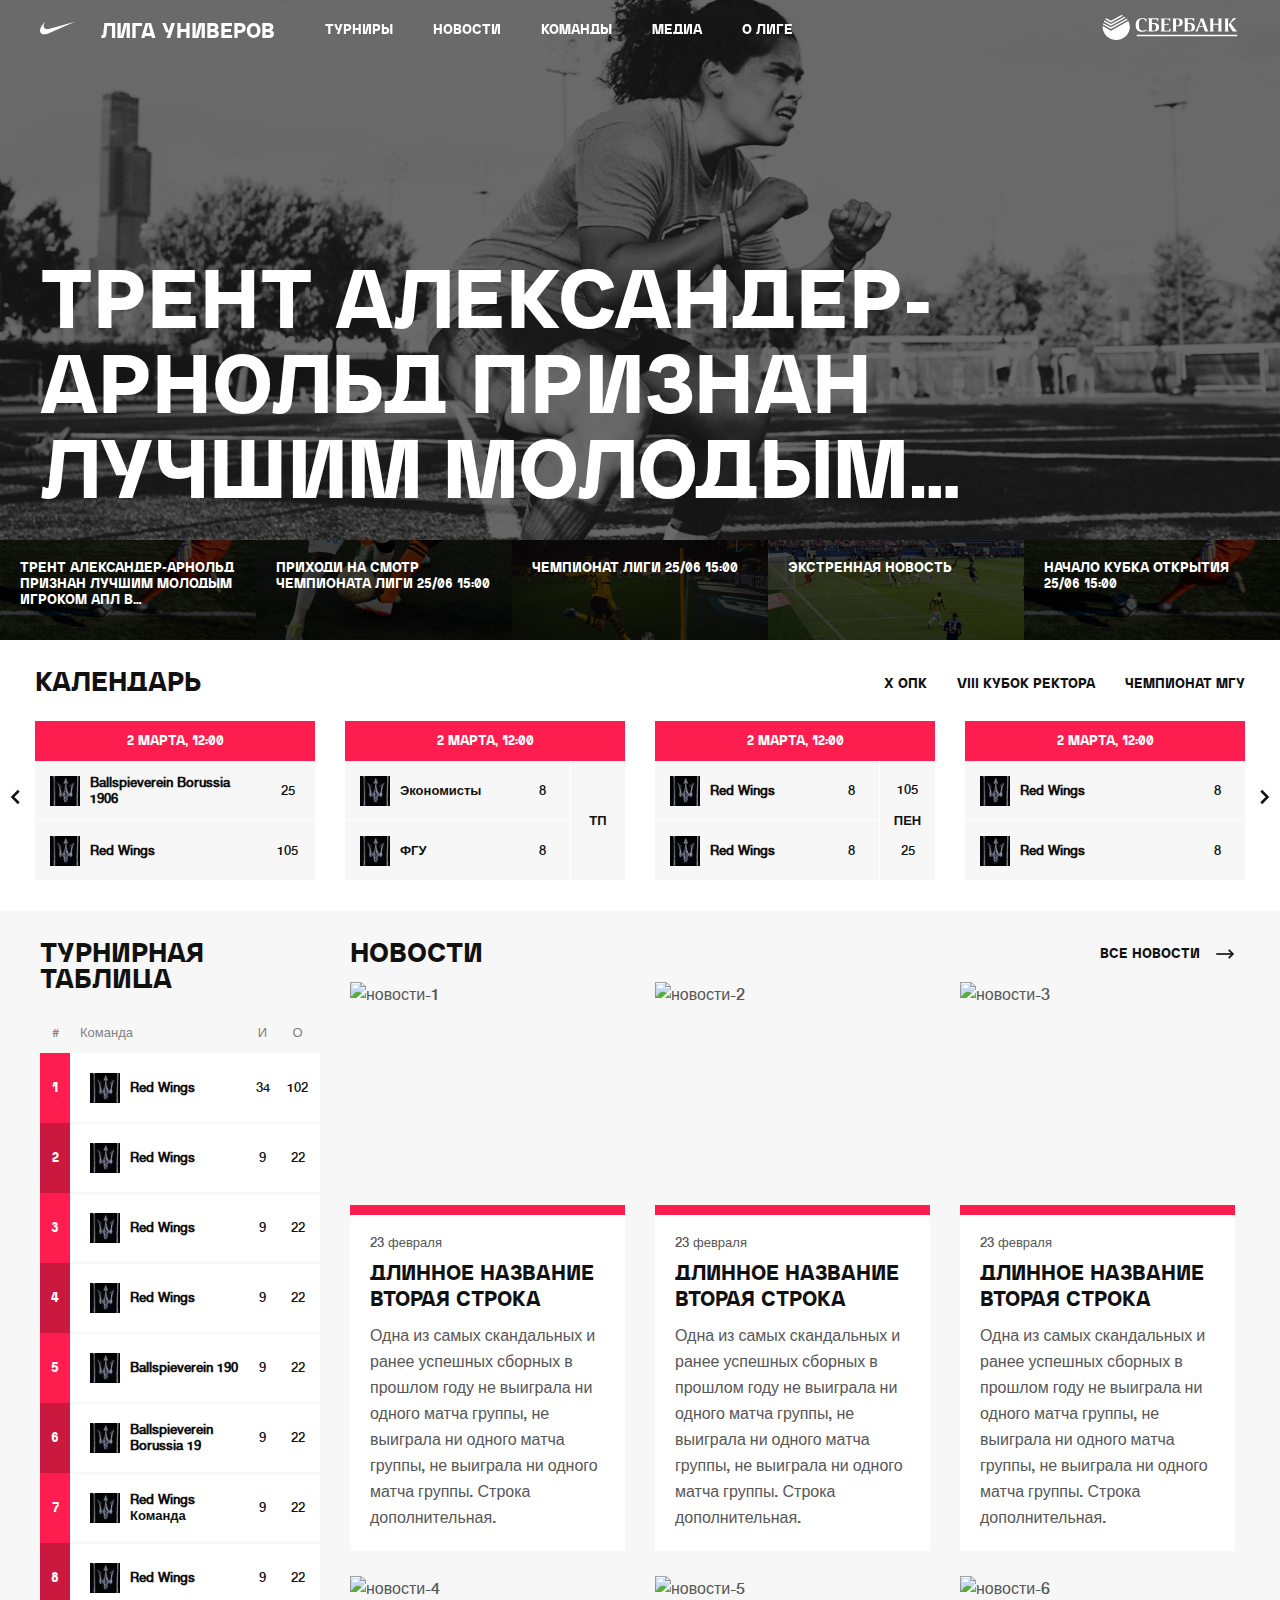
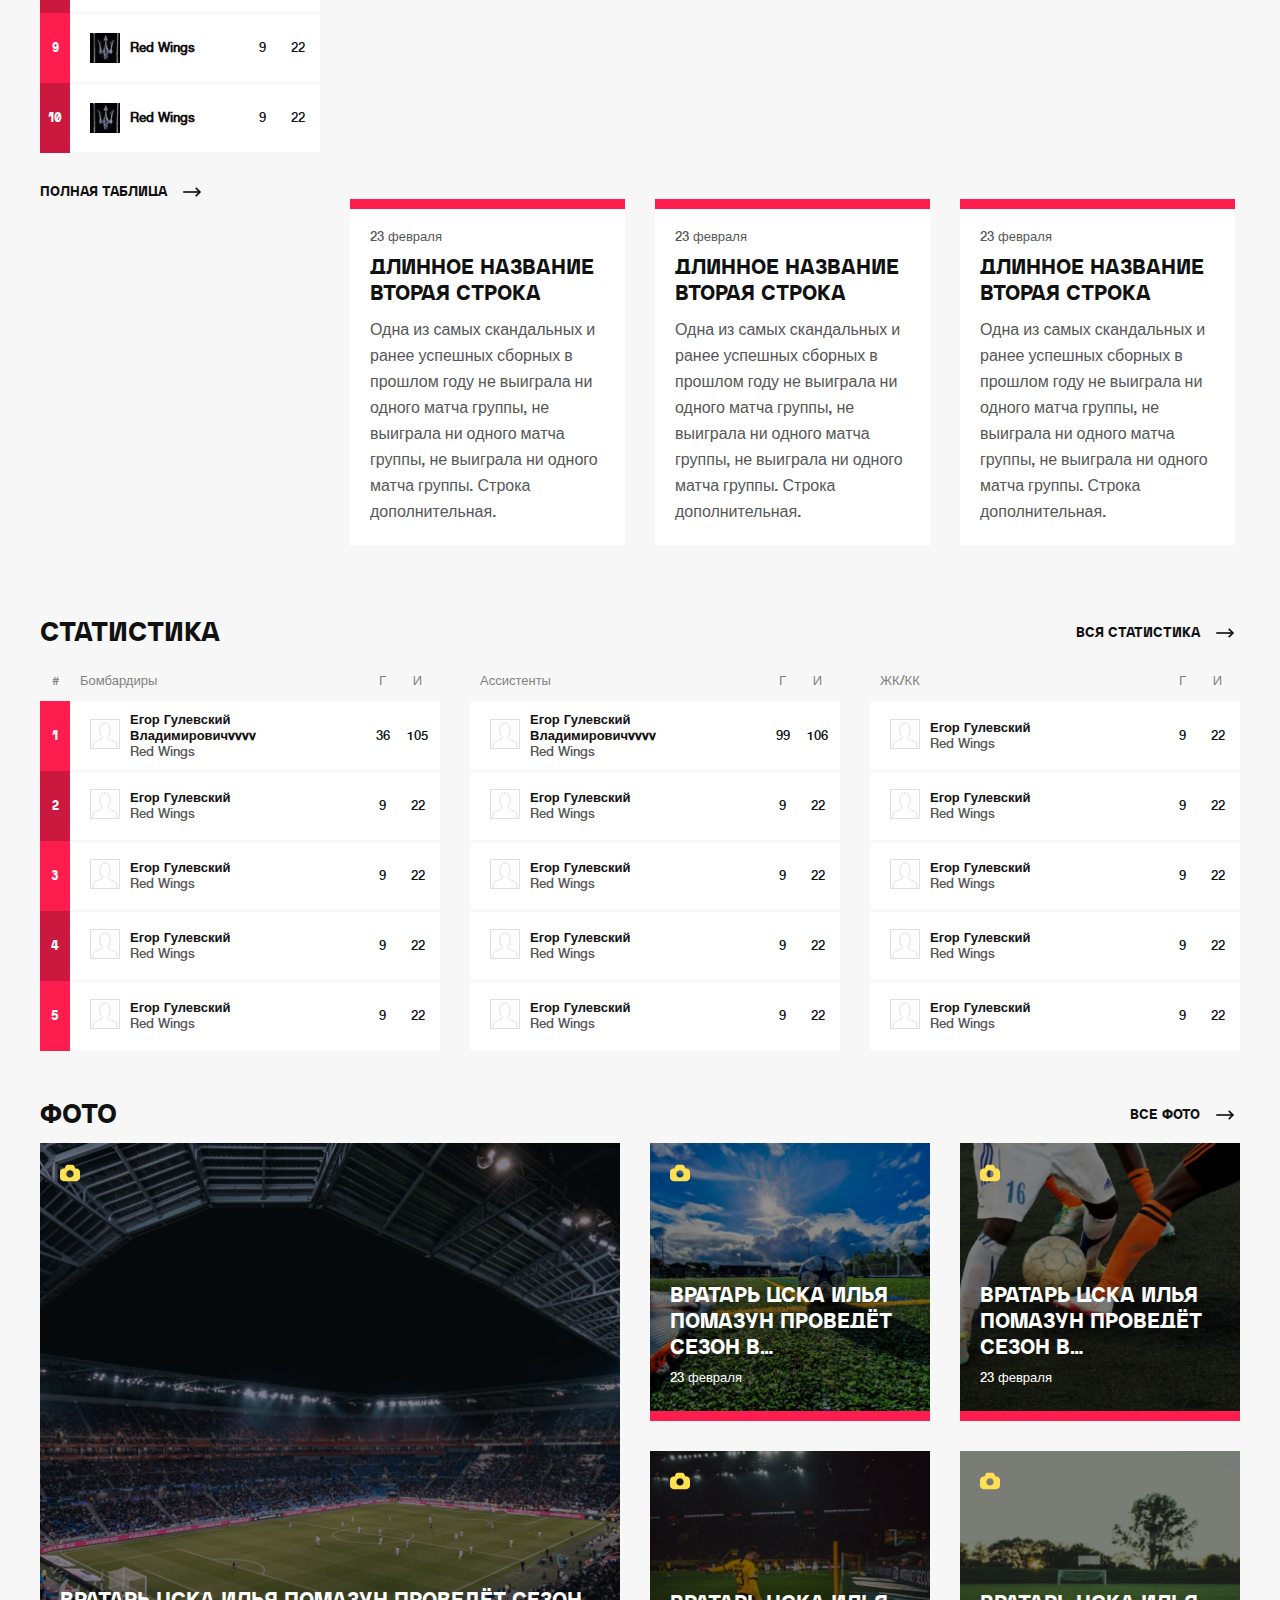
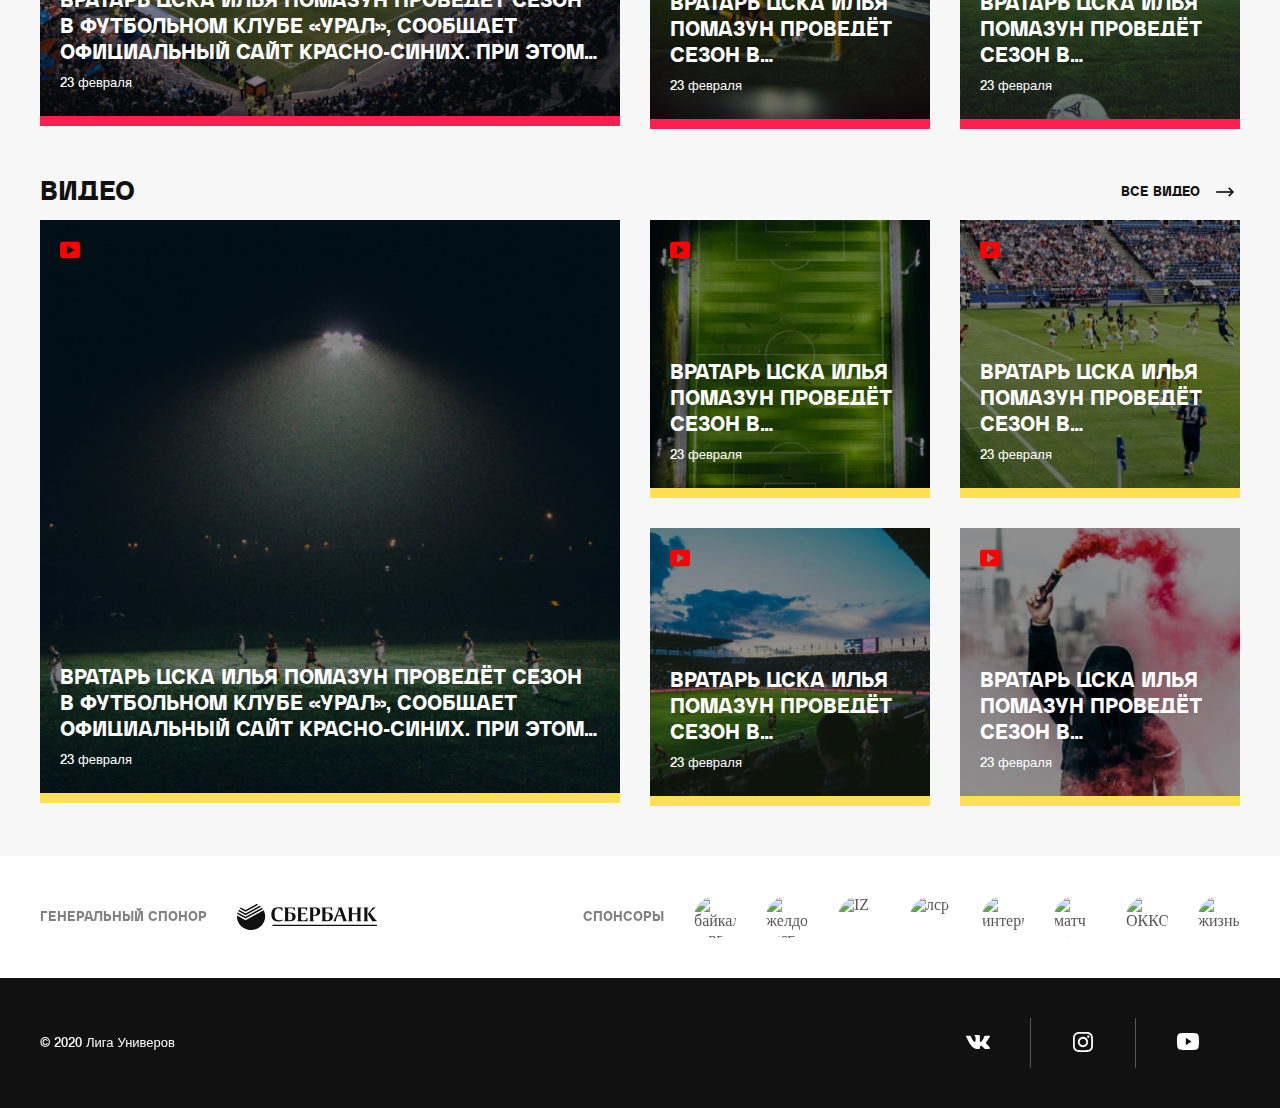
==== commit 338813e5: "БЭМ" ====
--- a/index.html
+++ b/index.html
@@ -397,81 +397,81 @@
             </tbody>
           </table>
         </section>
-        <a class="al-link al-table" href="#">
-          <h4 class="al">Полная таблица</h4>
-          <svg class="arrow" width="20" height="10">
+        <a class="al-link" href="#">
+          <h4 class="al-link__text">Полная таблица</h4>
+          <svg class="al-link__arrow" width="40" height="10">
             <use xlink:href="#arrow"></use>
-          </svg>
+          </svg>  
         </a>
       </div>
       <div class="news">
-        <div class="main-block">
-          <h2 class="main-heading">Новости</h2>
+        <div class="heading">
+          <h2 class="heading__text">Новости</h2>
           <a class="al-link" href="#">
-            <h4 class="al">Все новости</h4>
-            <svg class="arrow" width="20" height="10">
+            <h4 class="al-link__text">Все новости</h4>
+            <svg class="al-link__arrow" width="40" height="10">
               <use xlink:href="#arrow"></use>
             </svg>  
           </a>
         </div>
-        <ul class="news-list">
-          <li class="news-item">
-            <a class="news-link" href="#">
-              <img class="news-image" src="img/image-news-1.png" alt="новости-1" width="275" height="233">
-              <div class="news-item-block">
-                <p class="news-date">23 февраля</p>
-                <h3 class="news-heading">Длинное название вторая строка</h3>
-                <p class="news-text">Одна из самых скандальных и ранее успешных сборных в прошлом году не выиграла ни одного матча группы, не выиграла ни одного матча группы, не выиграла ни одного матча группы. Строка дополнительная.</p>
+        <ul class="news__list">
+          <li class="news__item">
+            <a class="news__link" href="#">
+              <img class="news__image" src="img/image-news-1.png" alt="новости-1" width="275" height="233">
+              <div class="news__wrapper">
+                <p class="news__date">23 февраля</p>
+                <h3 class="news__heading">Длинное название вторая строка</h3>
+                <p class="news__text">Одна из самых скандальных и ранее успешных сборных в прошлом году не выиграла ни одного матча группы, не выиграла ни одного матча группы, не выиграла ни одного матча группы. Строка дополнительная.</p>
               </div>
             </a>  
           </li>
-          <li class="news-item">
-            <a class="news-link" href="#">
-              <img class="news-image" src="img/image-news-2.png" alt="новости-2" width="275" height="233">
-              <div class="news-item-block">
-                <p class="news-date">23 февраля</p>
-                <h3 class="news-heading">Длинное название вторая строка</h3>
-                <p class="news-text">Пресс-служба московского «Динамо» на официальном сайте клуба сообщила, что команду покидают 7 футболистов, контракты которых истекают 31 июля и не будут продлены: Роман Нойштедтер, Артур Юсупов, Оскар Хильемарк, Кирилл Панченко, Владимир Рыков, Жоаозиньо, Антон Соснин.</p>
+          <li class="news__item">
+            <a class="news__link" href="#">
+              <img class="news__image" src="img/image-news-2.png" alt="новости-2" width="275" height="233">
+              <div class="news__wrapper">
+                <p class="news__date">23 февраля</p>
+                <h3 class="news__heading">Длинное название вторая строка</h3>
+                <p class="news__text">Одна из самых скандальных и ранее успешных сборных в прошлом году не выиграла ни одного матча группы, не выиграла ни одного матча группы, не выиграла ни одного матча группы. Строка дополнительная.</p>
               </div>
             </a>  
           </li>
-          <li class="news-item">
-            <a class="news-link" href="#">
-              <img class="news-image" src="img/image-news-3.png" alt="новости-3" width="275" height="233">
-              <div class="news-item-block">
-                <p class="news-date">23 февраля</p>
-                <h3 class="news-heading">Длинное название вторая строка</h3>
-                <p class="news-text">Одна из самых скандальных и ранее успешных сборных в прошлом году не выиграла ни одного матча группы, не выиграла ни одного матча группы, не выиграла ни одного матча группы. Строка дополнительная.</p>
+          <li class="news__item">
+            <a class="news__link" href="#">
+              <img class="news__image" src="img/image-news-3.png" alt="новости-3" width="275" height="233">
+              <div class="news__wrapper">
+                <p class="news__date">23 февраля</p>
+                <h3 class="news__heading">Длинное название вторая строка</h3>
+                <p class="news__text">Одна из самых скандальных и ранее успешных сборных в прошлом году не выиграла ни одного матча группы, не выиграла ни одного матча группы, не выиграла ни одного матча группы. Строка дополнительная.</p>
               </div>
             </a>  
           </li>
-          <li class="news-item">
-            <a class="news-link" href="#">
-              <img class="news-image" src="img/image-news-4.png" alt="новости-4" width="275" height="233">
-              <div class="news-item-block">
-                <p class="news-date">23 февраля</p>
-                <h3 class="news-heading">Длинное название вторая строка</h3>
-                <p class="news-text">Одна из самых скандальных и ранее успешных сборных в прошлом году не выиграла ни одного матча группы, не выиграла ни одного матча группы, не выиграла ни одного матча группы. Строка дополнительная.</p>
+          <li class="news__item">
+            <a class="news__link" href="#">
+              <img class="news__image" src="img/image-news-4.png" alt="новости-4" width="275" height="233">
+              <div class="news__wrapper">
+                <p class="news__date">23 февраля</p>
+                <h3 class="news__heading">Длинное название вторая строка</h3>
+                <p class="news__text">Одна из самых скандальных и ранее успешных сборных в прошлом году не выиграла ни одного матча группы, не выиграла ни одного матча группы, не выиграла ни одного матча группы. Строка дополнительная.</p>
               </div>
             </a>  
           </li>
-          <li class="news-item">
-            <a class="news-link" href="#">
-              <img class="news-image" src="img/image-news-5.png" alt="новости-5" width="275" height="233">
-              <div class="news-item-block">
-                <p class="news-date">23 февраля</p>
-                <h3 class="news-heading">Длинное название вторая строка</h3>
-                <p class="news-text">Одна из самых скандальных и ранее успешных сборных в прошлом году не выиграла ни одного матча группы, не выиграла ни одного матча группы, не выиграла ни одного матча группы. Строка дополнительная.</p>
+          <li class="news__item">
+            <a class="news__link" href="#">
+              <img class="news__image" src="img/image-news-5.png" alt="новости-5" width="275" height="233">
+              <div class="news__wrapper">
+                <p class="news__date">23 февраля</p>
+                <h3 class="news__heading">Длинное название вторая строка</h3>
+                <p class="news__text">Одна из самых скандальных и ранее успешных сборных в прошлом году не выиграла ни одного матча группы, не выиграла ни одного матча группы, не выиграла ни одного матча группы. Строка дополнительная.</p>
               </div>
             </a>  
           </li>
-          <li class="news-item">
-            <a class="news-link" href="#">
-              <img class="news-image" src="img/image-news-1.png" alt="новости-6" width="275" height="233">
-              <div class="news-item-block">
-                <p class="news-date">23 февраля</p>
-                <h3 class="news-heading">Длинное название вторая строка</h3>
-                <p class="news-text">Одна из самых скандальных и ранее успешных сборных в прошлом году не выиграла ни одного матча группы, не выиграла ни одного матча группы, не выиграла ни одного матча группы. Строка дополнительная.</p>
+          <li class="news__item">
+            <a class="news__link" href="#">
+              <img class="news__image" src="img/image-news-1.png" alt="новости-6" width="275" height="233">
+              <div class="news__wrapper">
+                <p class="news__date">23 февраля</p>
+                <h3 class="news__heading">Длинное название вторая строка</h3>
+                <p class="news__text">Одна из самых скандальных и ранее успешных сборных в прошлом году не выиграла ни одного матча группы, не выиграла ни одного матча группы, не выиграла ни одного матча группы. Строка дополнительная.</p>
               </div>
             </a>  
           </li>
@@ -479,13 +479,13 @@
       </div>
     </section>
     <section class="statistics">
-      <div class="main-block">
-        <h2 class="main-heading">Статистика</h2>
+      <div class="heading">
+        <h2 class="heading__text">Статистика</h2>
         <a class="al-link" href="#">
-          <h4 class="al">Вся статистика</h4>
-          <svg class="arrow" width="20" height="10">
+          <h4 class="al-link__text">Вся статистика</h4>
+          <svg class="al-link__arrow" width="40" height="10">
             <use xlink:href="#arrow"></use>
-          </svg>
+          </svg>  
         </a>
       </div>
       <ul class="statistics-list">
@@ -851,219 +851,195 @@
         </li>
       </ul>
     </section>
-    <section class="media-section">
-      <div class="main-media-block">
-        <div class="main-block">
-          <h2 class="main-heading">Фото</h2>
-          <a class="al-link" href="#">
-            <h4 class="al">Все фото</h4>
-            <svg class="arrow" width="21" height="12">
-              <use xlink:href="#arrow"></use>
-            </svg>
+    <section class="media">
+      <div class="heading">
+        <h2 class="heading__text">Фото</h2>
+        <a class="al-link" href="#">
+          <h4 class="al-link__text">Все фото</h4>
+          <svg class="al-link__arrow" width="40" height="10">
+            <use xlink:href="#arrow"></use>
+          </svg>  
+        </a>
+      </div>
+      <div class="media-row">
+        <div class="media-row__main">
+          <a class="media-row__link media-row__link_border_red" href="#">
+            <img class="media__image" src="img/main-photo.png" alt="Главное фото" width="580" height="575">
+            <svg class="media__icon media__icon_color-yellow" width="20" height="20">
+              <use xlink:href="#icon-photo"></use>
+            </svg>
+            <h3 class="media__heading">Вратарь ЦСКА Илья Помазун проведёт сезон в футбольном клубе «Урал», сообщает официальный сайт красно-синих. При этом сообщается, что игрок продлил контракт с московским клубом.</h3>
+            <p class="media__date">23 февраля</p>
           </a>
         </div>
-        <div class="media-block">
-          <div class="media">
-            <a class="media-link" href="#">
-              <div class="wrapper-main-media">
-                <img class="media-image" src="img/main-photo.png" alt="Главное фото" width="580" height="575">
-                <svg class="icon-media" width="20" height="20">
-                  <use xlink:href="#icon-photo"></use>
-                </svg>
-              </div>
-              <h3 class="media-heading">Вратарь ЦСКА Илья Помазун проведёт сезон в футбольном клубе «Урал», сообщает официальный сайт красно-синих. При этом сообщается, что игрок продлил контракт с московским клубом.</h3>
-              <p class="media-date">23 февраля</p>
-            </a>
-          </div>
-          <div class="media">
-            <a class="media-link" href="#">
-              <div class="wrapper-other-media">
-                <img class="media-image" src="img/other-photos1.png" alt="Остальные фото" width="280" height="270">
-                <svg class="icon-media" width="20" height="20">
-                  <use xlink:href="#icon-photo"></use>
-                </svg>
-              </div>
-              <h3 class="media-heading">Вратарь ЦСКА Илья Помазун проведёт сезон в футбольном клубе «Урал», сообщает официальный сайт красно-синих. При этом сообщается, что игрок продлил контракт с московским клубом.</h3>
-              <p class="media-date">23 февраля</p>
-            </a>
-            <a class="media-link" href="#">
-              <div class="wrapper-other-media">
-                <img class="media-image" src="img/other-photos2.png" alt="Остальные фото" width="280" height="270">
-                <svg class="icon-media" width="20" height="20">
-                  <use xlink:href="#icon-photo"></use>
-                </svg>
-              </div>
-              <h3 class="media-heading">Длинное название вторая строка</h3>
-              <p class="media-date">23 февраля</p>
-            </a>
-            <a class="media-link" href="#">
-              <div class="wrapper-other-media">
-                <img class="media-image" src="img/other-photos3.png" alt="Остальные фото" width="280" height="270">
-                <svg class="icon-media" width="20" height="20">
-                  <use xlink:href="#icon-photo"></use>
-                </svg>
-              </div>
-              <h3 class="media-heading">Длинное название вторая строка</h3>
-              <p class="media-date">23 февраля</p>
-            </a>
-            <a class="media-link" href="#">
-              <div class="wrapper-other-media">
-                <img class="media-image" src="img/other-photos4.png" alt="Остальные фото" width="280" height="270">
-                <svg class="icon-media" width="20" height="20">
-                  <use xlink:href="#icon-photo"></use>
-                </svg>
-              </div>
-              <h3 class="media-heading">Длинное название вторая строка</h3>
-              <p class="media-date">23 февраля</p>
-            </a>
-          </div>
+        <div class="media-row__other">
+          <a class="media-row__link media-row__link_border_red" href="#">
+            <img class="media__image" src="img/other-photos1.png" alt="Остальные фото" width="280" height="270">
+            <svg class="media__icon media__icon_color-yellow" width="20" height="20">
+              <use xlink:href="#icon-photo"></use>
+            </svg>
+            <h3 class="media__heading">Вратарь ЦСКА Илья Помазун проведёт сезон в футбольном клубе «Урал», сообщает официальный сайт красно-синих. При этом сообщается, что игрок продлил контракт с московским клубом.</h3>
+            <p class="media__date">23 февраля</p>
+          </a>
+          <a class="media-row__link media-row__link_border_red" href="#">
+            <img class="media__image" src="img/other-photos2.png" alt="Остальные фото" width="280" height="270">
+            <svg class="media__icon media__icon_color-yellow" width="20" height="20">
+              <use xlink:href="#icon-photo"></use>
+            </svg>
+            <h3 class="media__heading">Вратарь ЦСКА Илья Помазун проведёт сезон в футбольном клубе «Урал», сообщает официальный сайт красно-синих. При этом сообщается, что игрок продлил контракт с московским клубом.</h3>
+            <p class="media__date">23 февраля</p>
+          </a>
+          <a class="media-row__link media-row__link_border_red" href="#">
+            <img class="media__image" src="img/other-photos3.png" alt="Остальные фото" width="280" height="270">
+            <svg class="media__icon media__icon_color-yellow" width="20" height="20">
+              <use xlink:href="#icon-photo"></use>
+            </svg>
+            <h3 class="media__heading">Вратарь ЦСКА Илья Помазун проведёт сезон в футбольном клубе «Урал», сообщает официальный сайт красно-синих. При этом сообщается, что игрок продлил контракт с московским клубом.</h3>
+            <p class="media__date">23 февраля</p>
+          </a>
+          <a class="media-row__link media-row__link_border_red" href="#">
+            <img class="media__image" src="img/other-photos4.png" alt="Остальные фото" width="280" height="270">
+            <svg class="media__icon media__icon_color-yellow" width="20" height="20">
+              <use xlink:href="#icon-photo"></use>
+            </svg>
+            <h3 class="media__heading">Вратарь ЦСКА Илья Помазун проведёт сезон в футбольном клубе «Урал», сообщает официальный сайт красно-синих. При этом сообщается, что игрок продлил контракт с московским клубом.</h3>
+            <p class="media__date">23 февраля</p>
+          </a>
         </div>
       </div>
-      <div class="main-media-block">
-        <div class="main-block">
-          <h2 class="main-heading">Видео</h2>
-          <a class="al-link" href="#">
-            <h4 class="al">Все видео</h4>
-            <svg class="arrow" width="21" height="12">
-              <use xlink:href="#arrow"></use>
-            </svg>
+      <div class="heading">
+        <h2 class="heading__text">Видео</h2>
+        <a class="al-link" href="#">
+          <h4 class="al-link__text">Все видео</h4>
+          <svg class="al-link__arrow" width="40" height="10">
+            <use xlink:href="#arrow"></use>
+          </svg>  
+        </a>
+      </div>
+      <div class="media-row">
+        <div class="media-row__main">
+          <a class="media-row__link media-row__link_border_yellow" href="#">
+            <img class="media__image" src="img/main-video.png" alt="Главное видео" width="580" height="575">
+            <svg class="media__icon media__icon_color-red" width="20" height="20">
+              <use xlink:href="#icon-video"></use>
+            </svg>
+            <h3 class="media__heading">Вратарь ЦСКА Илья Помазун проведёт сезон в футбольном клубе «Урал», сообщает официальный сайт красно-синих. При этом сообщается, что игрок продлил контракт с московским клубом.</h3>
+            <p class="media__date">23 февраля</p>
           </a>
         </div>
-        <div class="media-block">
-          <div class="media">
-            <a class="media-link" href="#">
-              <div class="wrapper-main-media">
-                <img class="media-image" src="img/main-video.png" alt="Главное фото" width="580" height="575">
-                <svg class="icon-media" width="20" height="20">
-                  <use xlink:href="#icon-video"></use>
-                </svg>
-              </div>
-              <h3 class="media-heading">Вратарь ЦСКА Илья Помазун проведёт сезон в футбольном клубе «Урал», сообщает официальный сайт красно-синих. При этом сообщается, что игрок продлил контракт с московским клубом.</h3>
-              <p class="media-date">23 февраля</p>
-            </a>
-          </div>
-          <div class="media">
-            <a class="media-link" href="#">
-              <div class="wrapper-other-media">
-                <img class="media-image" src="img/other-videos1.png" alt="Остальные фото" width="280" height="270">
-                <svg class="icon-media" width="20" height="20">
-                  <use xlink:href="#icon-video"></use>
-                </svg>
-              </div>
-              <h3 class="media-heading">Вратарь ЦСКА Илья Помазун проведёт сезон в футбольном клубе «Урал», сообщает официальный сайт красно-синих. При этом сообщается, что игрок продлил контракт с московским клубом.</h3>
-              <p class="media-date">23 февраля</p>
-            </a>
-            <a class="media-link" href="#">
-              <div class="wrapper-other-media">
-                <img class="media-image" src="img/other-videos2.png" alt="Остальные фото" width="280" height="270">
-                <svg class="icon-media" width="20" height="20">
-                  <use xlink:href="#icon-video"></use>
-                </svg>
-              </div>
-              <h3 class="media-heading">Длинное название вторая строка</h3>
-              <p class="media-date">23 февраля</p>
-            </a>
-            <a class="media-link" href="#">
-              <div class="wrapper-other-media">
-                <img class="media-image" src="img/other-videos3.png" alt="Остальные фото" width="280" height="270">
-                <svg class="icon-media" width="20" height="20">
-                  <use xlink:href="#icon-video"></use>
-                </svg>
-              </div>
-              <h3 class="media-heading">Длинное название вторая строка</h3>
-              <p class="media-date">23 февраля</p>
-            </a>
-            <a class="media-link" href="#">
-              <div class="wrapper-other-media">
-                <img class="media-image" src="img/other-videos4.png" alt="Остальные фото" width="280" height="270">
-                <svg class="icon-media" width="20" height="20">
-                  <use xlink:href="#icon-video"></use>
-                </svg>
-              </div>
-              <h3 class="media-heading">Длинное название вторая строка</h3>
-              <p class="media-date">23 февраля</p>
-            </a>
-          </div>
+        <div class="media-row__other">
+          <a class="media-row__link media-row__link_border_yellow" href="#">
+            <img class="media__image" src="img/other-videos1.png" alt="Остальные видео" width="280" height="270">
+            <svg class="media__icon media__icon_color-red" width="20" height="20">
+              <use xlink:href="#icon-video"></use>
+            </svg>
+            <h3 class="media__heading">Вратарь ЦСКА Илья Помазун проведёт сезон в футбольном клубе «Урал», сообщает официальный сайт красно-синих. При этом сообщается, что игрок продлил контракт с московским клубом.</h3>
+            <p class="media__date">23 февраля</p>
+          </a>
+          <a class="media-row__link media-row__link_border_yellow" href="#">
+            <img class="media__image" src="img/other-videos2.png" alt="Остальные видео" width="280" height="270">
+            <svg class="media__icon media__icon_color-red" width="20" height="20">
+              <use xlink:href="#icon-video"></use>
+            </svg>
+            <h3 class="media__heading">Вратарь ЦСКА Илья Помазун проведёт сезон в футбольном клубе «Урал», сообщает официальный сайт красно-синих. При этом сообщается, что игрок продлил контракт с московским клубом.</h3>
+            <p class="media__date">23 февраля</p>
+          </a>
+          <a class="media-row__link media-row__link_border_yellow" href="#">
+            <img class="media__image" src="img/other-videos3.png" alt="Остальные видео" width="280" height="270">
+            <svg class="media__icon media__icon_color-red" width="20" height="20">
+              <use xlink:href="#icon-video"></use>
+            </svg>
+            <h3 class="media__heading">Вратарь ЦСКА Илья Помазун проведёт сезон в футбольном клубе «Урал», сообщает официальный сайт красно-синих. При этом сообщается, что игрок продлил контракт с московским клубом.</h3>
+            <p class="media__date">23 февраля</p>
+          </a>
+          <a class="media-row__link media-row__link_border_yellow" href="#">
+            <img class="media__image" src="img/other-videos4.png" alt="Остальные видео" width="280" height="270">
+            <svg class="media__icon media__icon_color-red" width="20" height="20">
+              <use xlink:href="#icon-video"></use>
+            </svg>
+            <h3 class="media__heading">Вратарь ЦСКА Илья Помазун проведёт сезон в футбольном клубе «Урал», сообщает официальный сайт красно-синих. При этом сообщается, что игрок продлил контракт с московским клубом.</h3>
+            <p class="media__date">23 февраля</p>
+          </a>
         </div>
-      </div>
+      </div>    
     </section>
   </main>
   <footer class="footer">
-    <div class="sponsors">
-      <div class="sberbank">
-        <a class="sberbank-link" href="https://www.sberbank.ru/" >
-          <p class="sberbank-text">Генеральный спонор</p>
-          <svg class="sberbank-image" width="140" height="26">
+    <div class="footer__sponsors">
+      <div class="footer__sponsors-main">
+        <a class="footer__sponsors-link" href="https://www.sberbank.ru/" >
+          <p class="footer__sponsors-text">Генеральный спонор</p>
+          <svg class="footer__image" width="140" height="26">
               <use xlink:href="#sberbank"></use>
           </svg>
         </a>	
       </div>
-      <div class="sponsors-block">
-        <p class="sponsors-text">Спонсоры</p>
-        <ul class="sponsors-list">
-          <li class="sponsors-item">
-            <a class="sponsors-link" href="https://www.baikalsr.ru/">
-              <img class="sponsors-image" src="img/baykal.png" alt="байкал сервис" width="42" height="42">
-            </a>
-          </li>
-          <li class="sponsors-item">
-            <a class="sponsors-link" href="https://www.baikalsr.ru/">
-              <img class="sponsors-image" src="img/geldor.png" alt="желдор экспедиция" width="42" height="42">
-            </a>
-          </li>
-          <li class="sponsors-item">
-            <a class="sponsors-link" href="https://www.baikalsr.ru/">
-              <img class="sponsors-image" src="img/iz.png" alt="IZ" width="42" height="42">
-            </a>
-          </li>
-          <li class="sponsors-item">
-            <a class="sponsors-link" href="https://www.baikalsr.ru/">
-              <img class="sponsors-image" src="img/lsr.png" alt="лср" width="42" height="42">
-            </a>
-          </li>
-          <li class="sponsors-item">
-            <a class="sponsors-link" href="https://www.baikalsr.ru/">
-              <img class="sponsors-image" src="img/interprombank.png" alt="интерпромбанк" width="42" height="42">
-            </a>
-          </li>
-          <li class="sponsors-item">
-            <a class="sponsors-link" href="https://www.baikalsr.ru/">
-              <img class="sponsors-image" src="img/match.png" alt="матч тв" width="42" height="42">
-            </a>
-          </li>
-          <li class="sponsors-item">
-            <a class="sponsors-link" href="https://www.baikalsr.ru/">
-              <img class="sponsors-image" src="img/okko.jpg" alt="ОККО" width="42" height="42">
-            </a>
-          </li>
-          <li class="sponsors-item">
-            <a class="sponsors-link" href="https://www.baikalsr.ru/">
-              <img class="sponsors-image" src="img/zhizn.jpg" alt="жизнь" width="42" height="42">
+      <div class="footer__sponsors-other">
+        <p class="footer__sponsors-text">Спонсоры</p>
+        <ul class="footer__sponsors-list">
+          <li class="footer__sponsors-item">
+            <a class="footer__sponsors-link" href="https://www.baikalsr.ru/">
+              <img class="footer__sponsors-image" src="img/baykal.png" alt="байкал сервис" width="42" height="42">
+            </a>
+          </li>
+          <li class="footer__sponsors-item">
+            <a class="footer__sponsors-link" href="https://www.baikalsr.ru/">
+              <img class="footer__sponsors-image" src="img/geldor.png" alt="желдор экспедиция" width="42" height="42">
+            </a>
+          </li>
+          <li class="footer__sponsors-item">
+            <a class="footer__sponsors-link" href="https://www.baikalsr.ru/">
+              <img class="footer__sponsors-image" src="img/iz.png" alt="IZ" width="42" height="42">
+            </a>
+          </li>
+          <li class="footer__sponsors-item">
+            <a class="footer__sponsors-link" href="https://www.baikalsr.ru/">
+              <img class="footer__sponsors-image" src="img/lsr.png" alt="лср" width="42" height="42">
+            </a>
+          </li>
+          <li class="footer__sponsors-item">
+            <a class="footer__sponsors-link" href="https://www.baikalsr.ru/">
+              <img class="footer__sponsors-image" src="img/interprombank.png" alt="интерпромбанк" width="42" height="42">
+            </a>
+          </li>
+          <li class="footer__sponsors-item">
+            <a class="footer__sponsors-link" href="https://www.baikalsr.ru/">
+              <img class="footer__sponsors-image" src="img/match.png" alt="матч тв" width="42" height="42">
+            </a>
+          </li>
+          <li class="footer__sponsors-item">
+            <a class="footer__sponsors-link" href="https://www.baikalsr.ru/">
+              <img class="footer__sponsors-image" src="img/okko.jpg" alt="ОККО" width="42" height="42">
+            </a>
+          </li>
+          <li class="footer__sponsors-item">
+            <a class="footer__sponsors-link" href="https://www.baikalsr.ru/">
+              <img class="footer__sponsors-image" src="img/zhizn.jpg" alt="жизнь" width="42" height="42">
             </a>
           </li>
         </ul>
       </div>
     </div>
-    <div class="contacts">
-      <p class="copyright">© 2020 Лига Универов</p>
-      <ul class="socials-list">
-        <li class="socials-item">
-          <a class="socials-link" href="#">
-            <svg class="socials-image" width="24" height="24">
+    <div class="footer__contacts">
+      <p class="footer__copyright">© 2020 Лига Универов</p>
+      <ul class="footer__socials-list">
+        <li class="footer__socials-item">
+          <a class="footer__socials-link" href="#">
+            <svg class="footer__socials-image" width="24" height="24">
               <use xlink:href="#vk"></use>
             </svg>
           </a>	
         </li>
-        <li class="socials-item">
-          <a class="socials-link" href="#">
-            <svg class="socials-image" width="24" height="24">
+        <li class="footer__socials-item">
+          <a class="footer__socials-link" href="#">
+            <svg class="footer__socials-image" width="24" height="24">
               <use xlink:href="#instagram"></use>
             </svg>
           </a>	
         </li>
-        <li class="socials-item">
-          <a class="socials-link" href="#">
-            <svg class="socials-image" width="24" height="24">
+        <li class="footer__socials-item">
+          <a class="footer__socials-link" href="#">
+            <svg class="footer__socials-image" width="24" height="24">
               <use xlink:href="#youtube"></use>
             </svg>
           </a>	
--- a/css/style.css
+++ b/css/style.css
@@ -43,10 +43,9 @@
   --dark-gray: #575757;
   --rose-red: #FD1E4F;
   --light-gray: #F7F7F7;
-  --gray: 828282;
+  --gray: #828282;
   --red: #ff0000;
 }
-/* применение var(--red); */
 
 .visually-hidden:not(:focus):not(active) {
   position: absolute;
@@ -269,7 +268,7 @@
   transition: opacity 1s;
 }
 
-.slider-heading  {
+.slider-heading {
   position: absolute;
   top: 20px;
   font-family: "Editorial Grotesk", "Arial", san-serif;
@@ -329,7 +328,7 @@
 }
 
 .calendar-arrow:hover  .calendar-arrow-image {
-  stroke: var(--red);;
+  stroke: var(--red);
   transition: opacity 1s;
 }
 
@@ -471,18 +470,15 @@
   padding-bottom: 20px;
 }
 
-.table-block {
-  display: flex;
-}
-
 .table-tournament {
   width: 100%;
+  margin-bottom: 30px;
 }
 
 .table-head { 
   font-size: 13px;
   line-height: 16px;
-  color: 828282;
+  color: var(--gray);
 }
 
 .table-cell-head {
@@ -560,17 +556,13 @@
   padding-top: 30px;
 }
 
-.news {
-  width: 885px;
-}
-
-.main-block {
-  display: flex;
-  align-items: center;
-  padding-bottom: 15px;
-}
-
-.main-heading {
+.heading {
+  display: flex;
+  align-items: center;
+  width: 100%;
+}
+
+.heading__text {
   font-family: "Editorial Grotesk", "Arial", san-serif;
   font-weight: 700;
   font-size: 26px;
@@ -581,9 +573,10 @@
 
 .al-link {
   display: flex;
-}
-
-.al {
+  align-items: center;
+}
+
+.al-link__text {
   font-family: "Editorial Grotesk", "Arial", san-serif;
   font-weight: 700;
   font-size: 13px;
@@ -592,32 +585,33 @@
   text-transform: uppercase;
 }
 
-.arrow {
-  margin-left: 10px;
-}
-
-.news-list {
+.al-link__arrow {
+  padding-left: 10px;
+}
+
+.news__list {
   display: flex;
   flex-wrap: wrap;
-}
-
-.news-item {
+  padding-top: 15px;
+}
+
+.news__item {
   position: relative;
-  margin-bottom: 25px;
+  padding-bottom: 25px;
   width: 275px;
 }
 
-.news-item:not(:nth-child(3n+3)) {
+.news__item:not(:nth-child(3n+3)) {
   margin-right: 30px;
 }
 
-.news-link {
+.news__link {
   display: flex;
   flex-direction: column;
   height: 100%;
 }
 
-.news-link::before {
+.news__link::before {
   content: "";
   position: absolute;
   top: 223px;
@@ -625,19 +619,19 @@
   width: 275px;
 }
 
-.news-item-block {
+.news__wrapper {
   padding: 20px;
   background-color: var(--white);
   height: 100%;
 }
 
-.news-date {
+.news__date {
   font-size: 13px;
   line-height: 16px;
   margin-bottom: 10px;
 }
 
-.news-heading {
+.news__heading {
   font-family: "Editorial Grotesk", "Arial", san-serif;
   font-weight: 700;
   font-size: 20px;
@@ -653,6 +647,7 @@
 .statistics-list {
   display: flex;
   justify-content: space-between;
+  padding-top: 15px;
 }
 
 .statistics-item:not(:nth-child(3)) {
@@ -704,58 +699,51 @@
 
 .team {
   width: 100%
-  color: 828282;
+  color: var(--gray);
   padding-left: 10px;
   text-align: left;
 }
 
-.media-section {
-  width: 1280px;
-  padding: 0 40px 20px 40px;
-}
-
-.main-media-block {
+.media {
+  padding: 0 40px;
+}
+
+.media-row {
+  display: flex;
+  padding-top: 15px;
   padding-bottom: 20px;
 }
 
-.main-media-block:hover  .icon-media {
-  fill: var(--red);;
-  transition: opacity 1s;
-}
-
-.media-block {
-  display: flex;
-}
-
-.media {
-  display: flex;
-  flex-wrap: wrap;
-}
-
-.media-link {
+.media-row__link {
   margin-bottom: 30px;
   position: relative;
   display: block;
 }
 
-.media-link:not(:nth-child(2n+2)) {
+.media-row__link:not(:nth-child(2n+2)) {
   margin-right: 30px;
 }
 
-.wrapper-main-media {
-  position: relative;
-}
-
-.wrapper-main-media::before {
+.media-row__link:hover .media__icon_color-yellow {
+  fill: var(--red);
+  transition: opacity 1s;
+}
+
+.media-row__link:hover .media__icon_color-red {
+  fill: var(--yellow);
+  transition: opacity 1s;
+}
+
+.media-row__link::before {
   content: "";
   position: absolute;
   bottom: 0;
-  border-bottom: 10px solid var(--rose-red);
-  width: 580px;
+  width: 100%;
   z-index: 3;
-}
-
-.wrapper-main-media:after {
+  border-bottom: 10px solid;
+}
+
+.media-row__link:after {
   content: '';
   position: absolute;
   top: 0;
@@ -766,15 +754,30 @@
   z-index: 2;
 }
 
-.icon-media {
+.media-row__link_border_red::before {
+  border-color: var(--rose-red);
+}
+
+.media-row__link_border_yellow::before {
+   border-color: var(--yellow);
+}
+
+.media__icon {
   position: absolute;
   top: 20px;
   left: 20px;
   z-index: 3;
+}
+
+.media__icon_color-yellow {
   fill: var(--yellow);
 }
 
-.media-heading {
+.media__icon_color-red {
+  fill: var(--red);
+}
+
+.media__heading {
   font-family: "Editorial Grotesk", "Arial", san-serif;
   font-weight: 700;
   font-size: 20px;
@@ -794,7 +797,7 @@
   z-index: 3;
 }
 
-.media-date {
+.media__date {
   font-size: 13px;
   line-height: 16px;
   color: var(--white);
@@ -804,28 +807,9 @@
   z-index: 3;
 }
 
-.wrapper-other-media {
-  position: relative;
-}
-
-.wrapper-other-media::before {
-  content: "";
-  position: absolute;
-  bottom: 0px;
-  border-bottom: 10px solid var(--rose-red);
-  width: 280px;
-  z-index: 3;
-}
-
-.wrapper-other-media:after {
-  content: '';
-  position: absolute;
-  top: 0;
-  left: 0;
-  right: 0;
-  bottom: 0;
-  background: rgba(0,0,0,.3);
-  z-index: 2;
+.media-row__other {
+  display: flex;
+  flex-wrap: wrap;
 }
 
 .footer {
@@ -835,54 +819,44 @@
   width: 1280px;
 }
 
-.sponsors {
+.footer__sponsors {
   display: flex;
   padding: 40px;
   justify-content: space-between;
   align-items: center;
 }
 
-.sberbank-link {
-  display: flex;
-}
-
-.sberbank-text {
+.footer__sponsors-link {
+  display: flex;
+}
+
+.footer__sponsors-text {
   margin-right: 30px;
   font-family: "Editorial Grotesk", "Arial", san-serif;
   font-weight: 700;
   font-size: 13px;
-  color: 828282;
+  color: var(--gray);
   align-self: center;
   text-transform: uppercase;
 }
 
-.sponsors-block {
-  display: flex;
-}
-
-.sponsors-text {
-  font-family: "Editorial Grotesk", "Arial", san-serif;
-  font-weight: 700;
-  font-size:13px;
-  color: 828282;
-  margin-right: 30px;
-  align-self: center;
-  text-transform: uppercase;
-}
-
-.sponsors-list {
-  display: flex;
-}
-
-.sponsors-item {
+.footer__sponsors-other {
+  display: flex;
+}
+
+.footer__sponsors-list {
+  display: flex;
+}
+
+.footer__sponsors-item:not(:first-child) {
   margin-left: 30px;
 }
 
-.sponsors-image {
+.footer__sponsors-image {
   border-radius: 50%;
 }
 
-.contacts {
+.footer__contacts {
   display: flex;
   align-items: center;
   background-color: var(--black);
@@ -890,26 +864,25 @@
   padding: 40px;
 }
 
-.copyright {
+.footer__copyright {
   font-family: "Helvetica Neue", "Arial", san-serif;
   font-size: 13px;
   line-height: 16px;
   color: var(--white);
 }
 
-.socials-list {
-  display: flex;
-  align-items: center;
-}
-
-.socials-item {
+.footer__socials-list {
+  display: flex;
+  align-items: center;
+}
+
+.footer__socials-item {
   padding-right: 40px;
   padding-left: 40px;
 }
 
-.socials-item:not(:last-child) {
+.footer__socials-item:not(:last-child) {
   height: 50px;
   border-right: 1px solid var(--dark-gray);
   padding-top: 12px;
 }
-
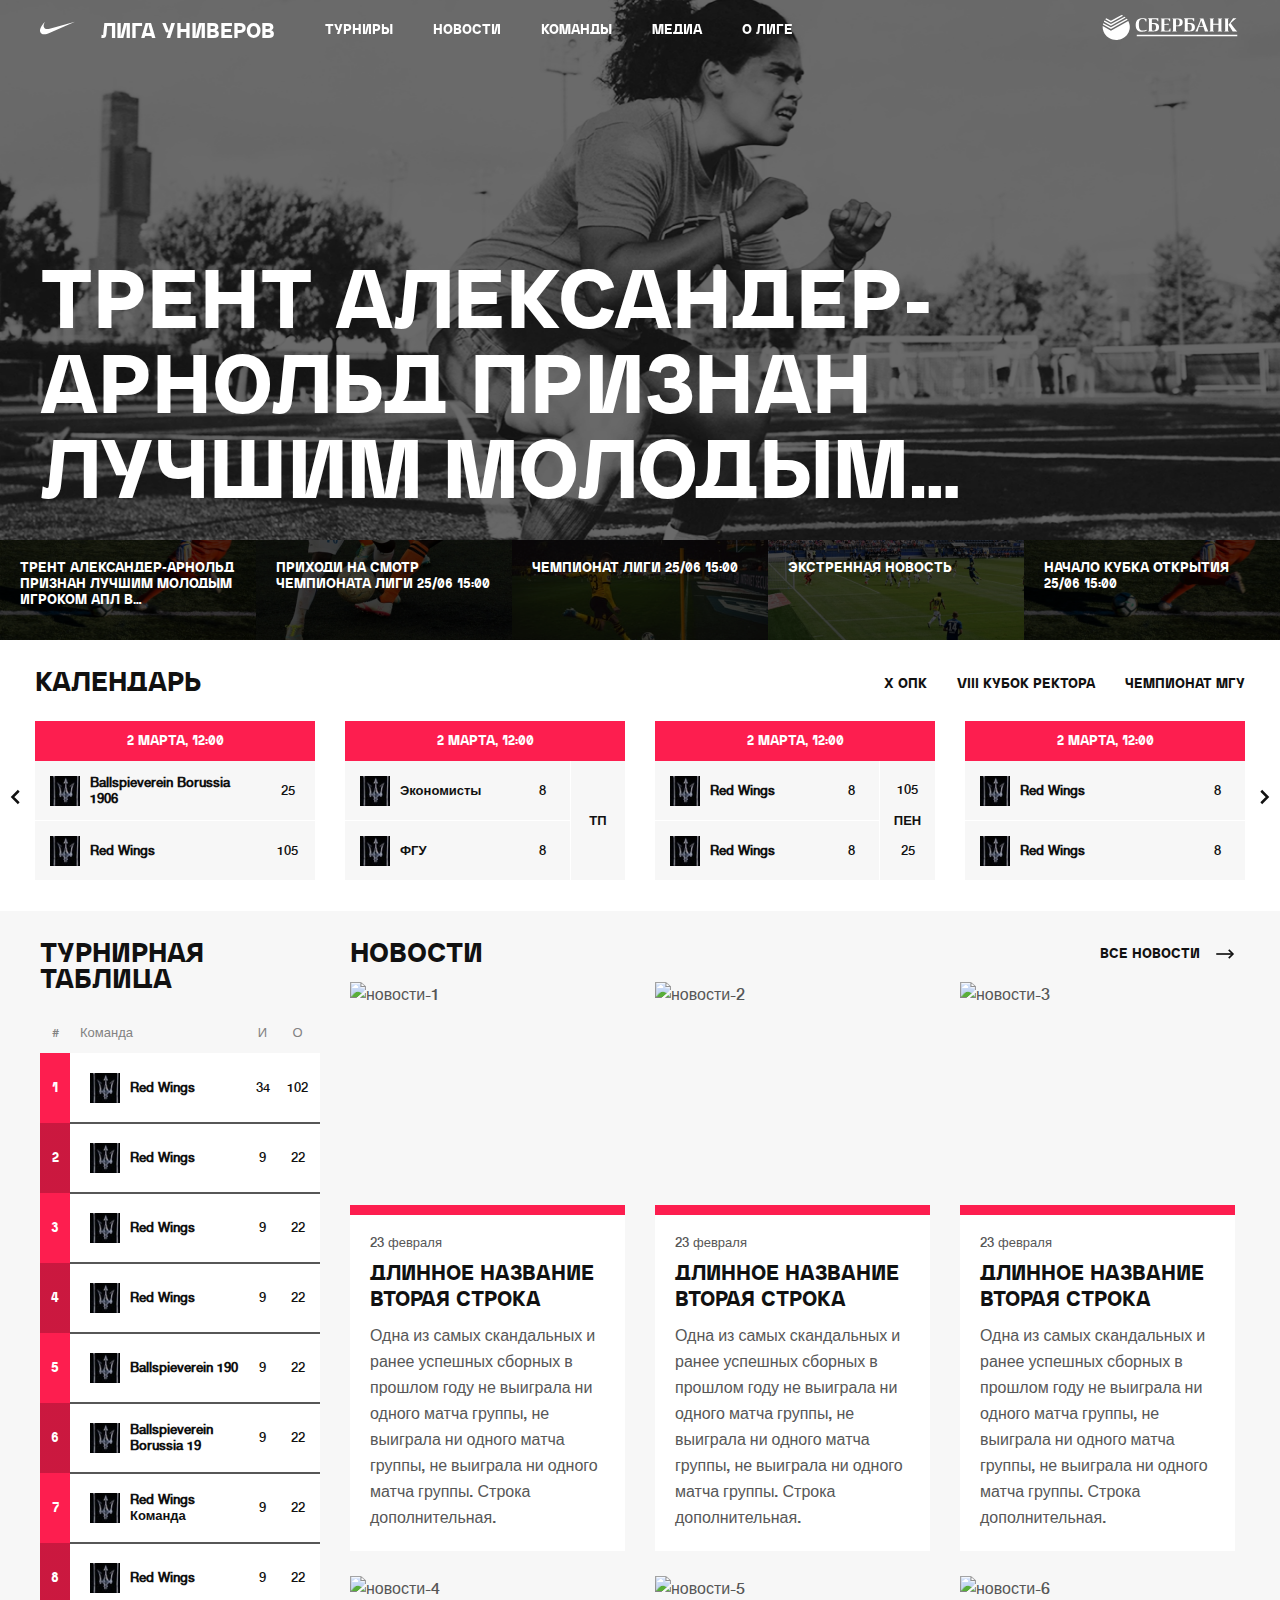
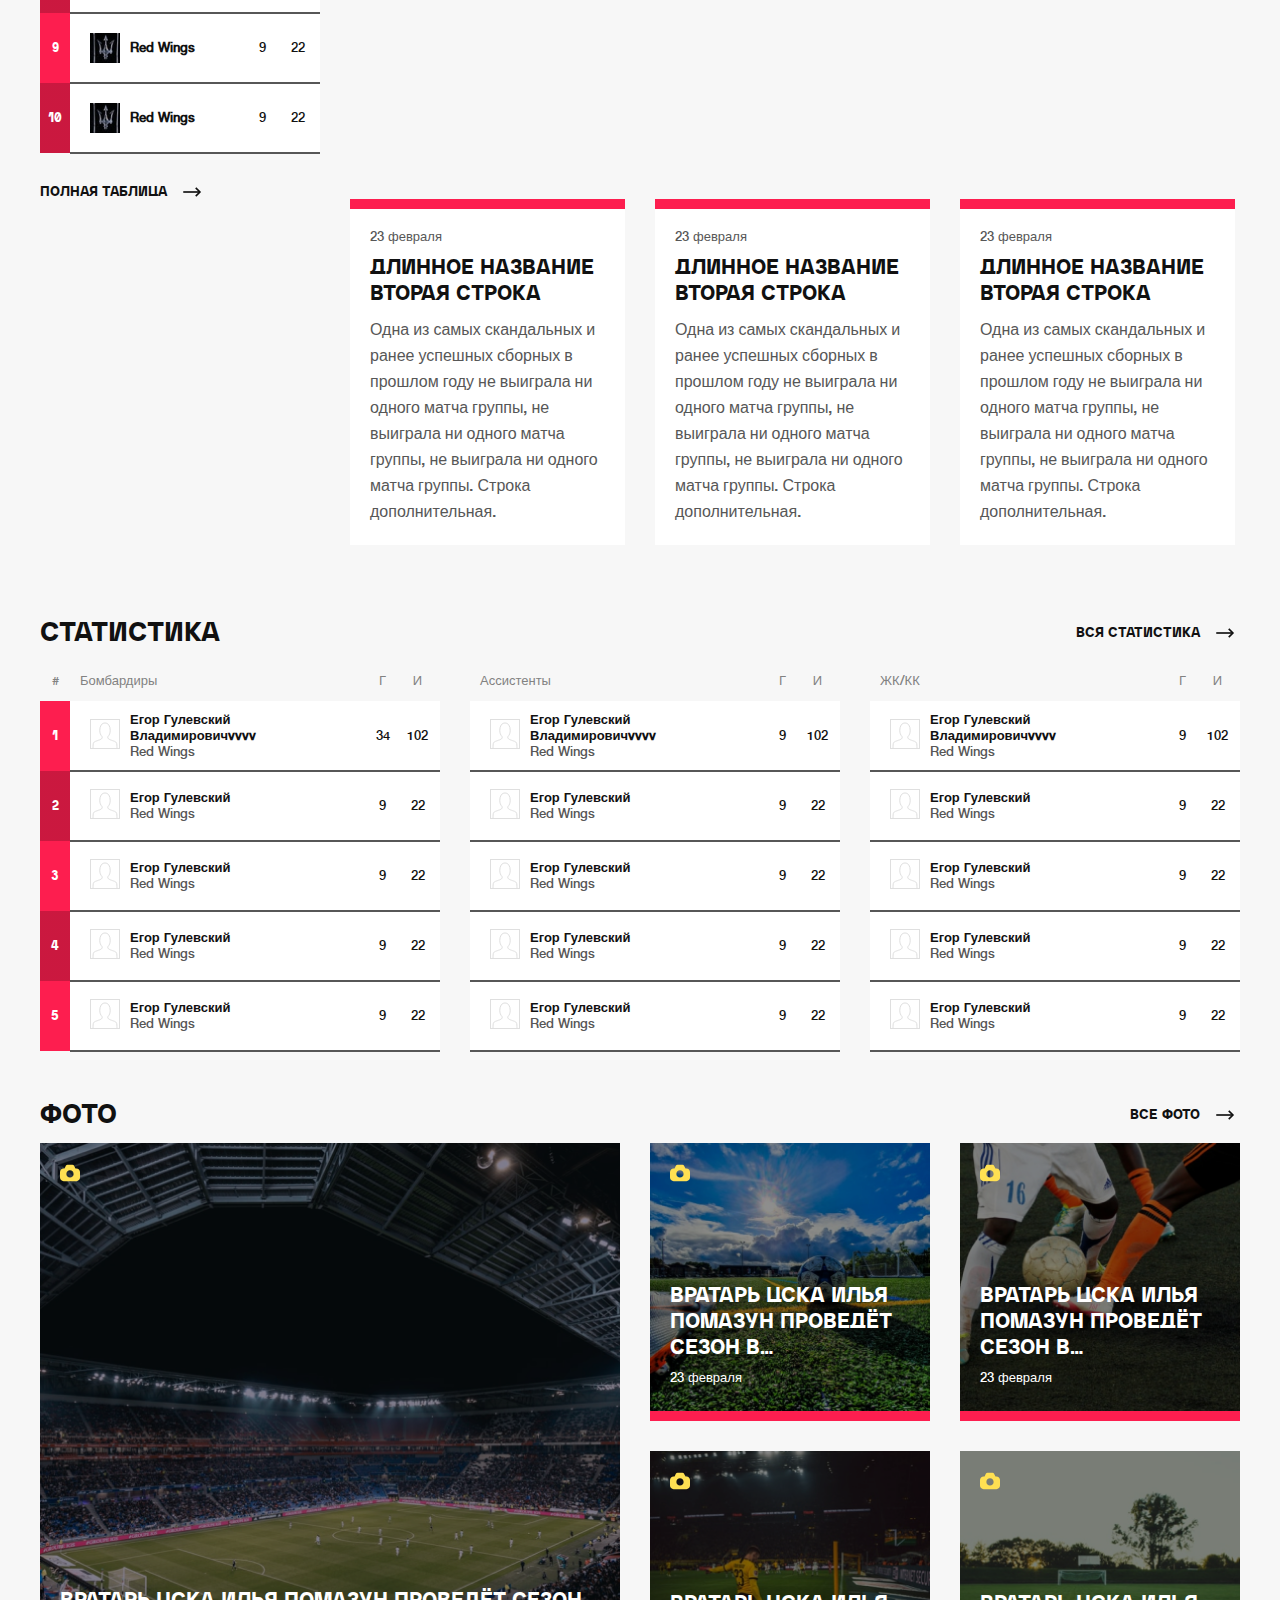
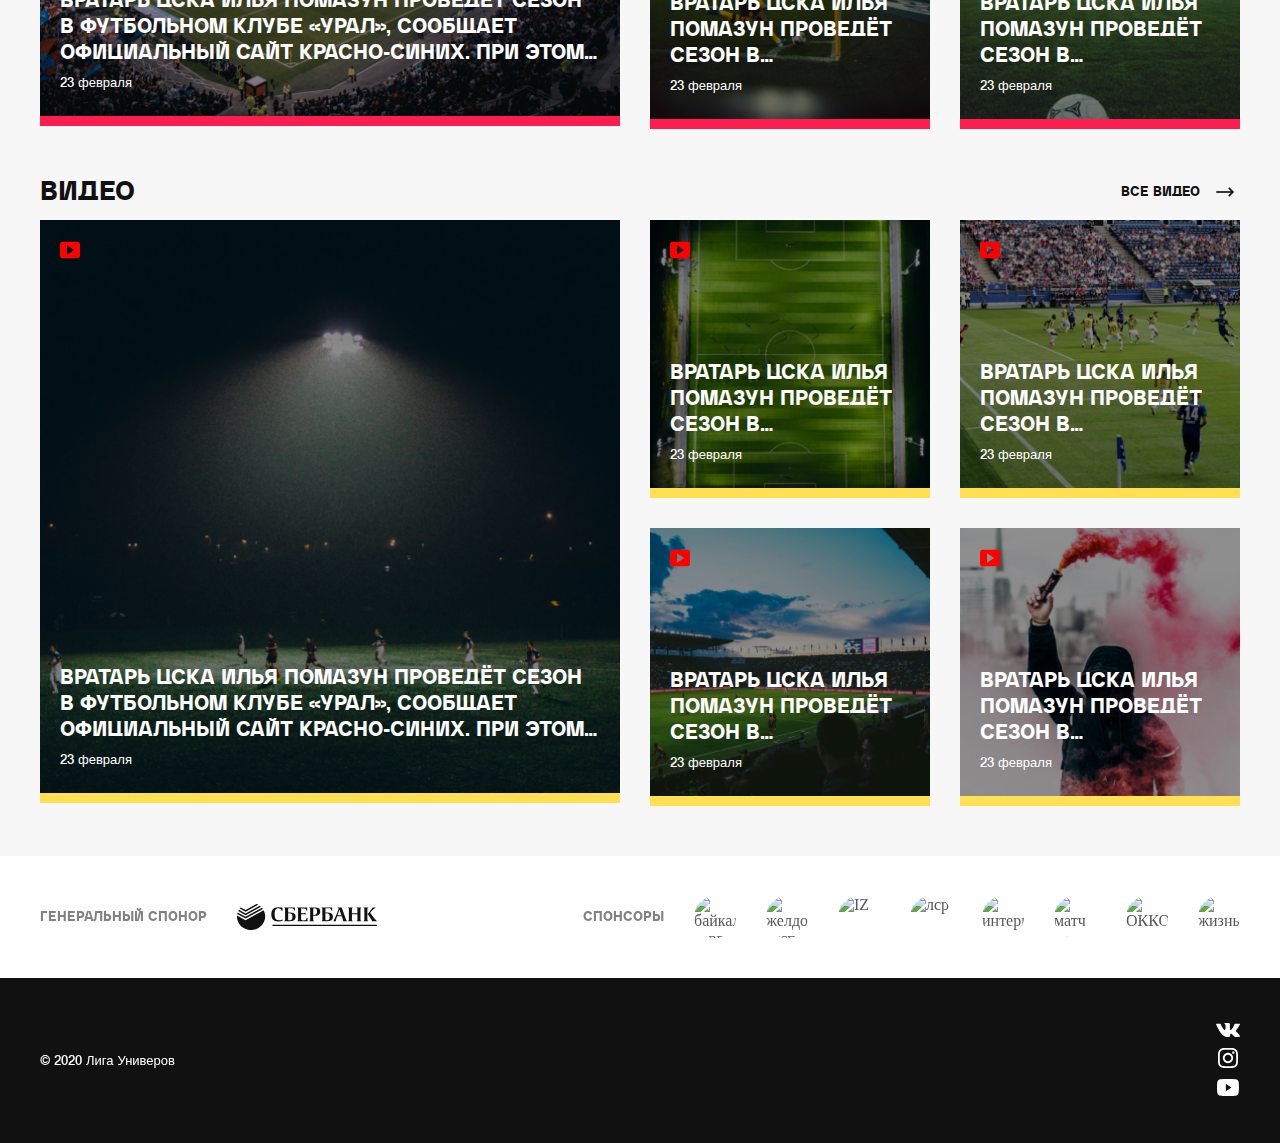
==== commit a32a48a5: "БЭМ full" ====
--- a/index.html
+++ b/index.html
@@ -59,212 +59,212 @@
     </symbol>
   </svg>
   <header class="header">
-    <a class="logo-link" href="#">
-      <svg class="logo-image" width="55" height="20">
+    <a class="header__logo-link" href="#">
+      <svg class="header__logo-image" width="55" height="20">
         <use xlink:href="#main-logo"></use>
       </svg>
       Лига Универов
     </a>
     <nav class="menu">
-      <ul class="menu-list">
-        <li class="menu-item">
-          <a class="menu-link" href="#">ТУРНИРЫ</a>
+      <ul class="menu__list">
+        <li class="menu__item">
+          <a class="menu__link" href="#">ТУРНИРЫ</a>
           <nav class="submenu">
-            <ul class="submenu-list">
-              <li class="submenu-item">
-                <a class="submenu-link" href="#">Х ОПК</a>
+            <ul class="submenu__list">
+              <li class="submenu__item">
+                <a class="submenu__link" href="#">Х ОПК</a>
               </li>
-              <li class="submenu-item">
-                <a class="submenu-link" href="#">VIII КУБОК РЕКТОРА ЛИГА ЧЕМПИОНОВ</a>
+              <li class="submenu__item">
+                <a class="submenu__link" href="#">VIII КУБОК РЕКТОРА ЛИГА ЧЕМПИОНОВ</a>
               </li>
-              <li class="submenu-item">
-                <a class="submenu-link" href="#">VIII КУБОК ОТКРЫТИЯ</a>
+              <li class="submenu__item">
+                <a class="submenu__link" href="#">VIII КУБОК ОТКРЫТИЯ</a>
               </li>
-              <li class="submenu-item">
-                <a class="submenu-link" href="#">ЧЕМПИОНАТ МГУ 2020</a>
+              <li class="submenu__item">
+                <a class="submenu__link" href="#">ЧЕМПИОНАТ МГУ 2020</a>
               </li>
-              <li class="submenu-item">
-                <a class="submenu-link" href="#">ДРУГИЕ</a>
+              <li class="submenu__item">
+                <a class="submenu__link" href="#">ДРУГИЕ</a>
               </li>
             </ul>
           </nav>
         </li>
-        <li class="menu-item">
-          <a class="menu-link" href="#">НОВОСТИ</a>
-        </li>
-        <li class="menu-item">
-          <a class="menu-link" href="#">КОМАНДЫ</a>
-        </li>
-        <li class="menu-item">
-          <a class="menu-link" href="#">МЕДИА</a>
-        </li>
-        <li class="menu-item">
-          <a class="menu-link" href="#">О ЛИГЕ</a>
+        <li class="menu__item">
+          <a class="menu__link" href="#">НОВОСТИ</a>
+        </li>
+        <li class="menu__item">
+          <a class="menu__link" href="#">КОМАНДЫ</a>
+        </li>
+        <li class="menu__item">
+          <a class="menu__link" href="#">МЕДИА</a>
+        </li>
+        <li class="menu__item">
+          <a class="menu__link" href="#">О ЛИГЕ</a>
         </li>
       </ul>
     </nav>
-    <a class="sber-link" href="#">
-      <svg class="sber-image" width="140" height="25">
+    <a class="header__sber-link" href="#">
+      <svg class="header__sber-image" width="140" height="25">
         <use xlink:href="#main-sberbank"></use>
       </svg>
     </a>
   </header>
   <main class="main">
-    <section class="slider">
-      <div class="promo">
-        <a class="promo-link" href="https://www.youtube.com">
-          <img class="promo-image" src="img/promo.png" alt="Промо" width="1280" height="540">
-          <h2 class="promo-heading">Трент Александер-Арнольд признан лучшим молодым игроком АПЛ в сезоне-2019/2020</h2>
+    <section class="content">
+      <div class="content__promo">
+        <a class="content__promo-link" href="https://www.youtube.com">
+          <img class="content__promo-image" src="img/promo.png" alt="Промо" width="1280" height="540">
+          <h2 class="content__promo-heading">Трент Александер-Арнольд признан лучшим молодым игроком АПЛ в сезоне-2019/2020</h2>
         </a>
       </div>
-      <ul class="slider-list">
-        <li class="slider-item">
-          <a class="slider-link" href="#">
-          <img class="slider-image" src="img/slider-4.png" alt="слайдер-1" width="256" height="100">
-          <h4 class="slider-heading">Трент Александер-Арнольд признан лучшим молодым игроком АПЛ в сезоне-2019/2020</h4>
-          </a>
-        </li>
-        <li class="slider-item">
-          <a class="slider-link" href="#">
-            <img class="slider-image" src="img/slider-1.png" alt="слайдер-1" width="256" height="100">
-            <h4 class="slider-heading">Приходи на смотр чемпионата Лиги 25/06 15:00</h4>
-          </a>
-        </li>
-        <li class="slider-item">
-          <a class="slider-link" href="https://www.youtube.com">
-            <img class="slider-image" src="img/slider-2.png" alt="слайдер-2" width="256" height="100">
-            <h4 class="slider-heading">чемпионат Лиги 25/06 15:00</h4>
-          </a>
-        </li>
-        <li class="slider-item">
-          <a class="slider-link" href="#">
-            <img class="slider-image" src="img/slider-3.png" alt="слайдер-3" width="256" height="100">
-            <h4 class="slider-heading">экстренная новость</h4>
-          </a>
-        </li>
-        <li class="slider-item">
-          <a class="slider-link" href="#">
-            <img class="slider-image" src="img/slider-4.png" alt="слайдер-4" width="256" height="100">
-            <h4 class="slider-heading">начало кубка открытия 25/06 15:00</h4>
+      <ul class="content__slider-list">
+        <li class="content__slider-item">
+          <a class="content__slider-link" href="#">
+            <img class="content__slider-image" src="img/slider-4.png" alt="слайдер-1" width="256" height="100">
+            <h4 class="content__slider-heading">Трент Александер-Арнольд признан лучшим молодым игроком АПЛ в сезоне-2019/2020</h4>
+          </a>
+        </li>
+        <li class="content__slider-item">
+          <a class="content__slider-link" href="#">
+            <img class="content__slider-image" src="img/slider-1.png" alt="слайдер-1" width="256" height="100">
+            <h4 class="content__slider-heading">Приходи на смотр чемпионата Лиги 25/06 15:00</h4>
+          </a>
+        </li>
+        <li class="content__slider-item">
+          <a class="content__slider-link" href="#">
+            <img class="content__slider-image" src="img/slider-2.png" alt="слайдер-2" width="256" height="100">
+            <h4 class="content__slider-heading">чемпионат Лиги 25/06 15:00</h4>
+          </a>
+        </li>
+        <li class="content__slider-item">
+          <a class="content__slider-link" href="#">
+            <img class="content__slider-image" src="img/slider-3.png" alt="слайдер-3" width="256" height="100">
+            <h4 class="content__slider-heading">экстренная новость</h4>
+          </a>
+        </li>
+        <li class="content__slider-item">
+          <a class="content__slider-link" href="#">
+            <img class="content__slider-image" src="img/slider-4.png" alt="слайдер-4" width="256" height="100">
+            <h4 class="content__slider-heading">начало кубка открытия 25/06 15:00</h4>
           </a>
         </li>
       </ul>
     </section>
     <section class="calendar">
-      <div class="calendar-header">
-        <h2 class="calendar-heading">Календарь</h2>
-        <ul class="calendar-tournament-list">
-          <li class="calendar-tournament-item">
-            <a class="calendar-tournament-link" href="#">X ОПК</a>
-          </li>
-          <li class="calendar-tournament-item">
-            <a class="calendar-tournament-link" href="#">VIII Кубок Ректора</a>
-          </li>
-          <li class="calendar-tournament-item">
-            <a class="calendar-tournament-link" href="#">Чемпионат МГУ</a>
+      <div class="calendar__header">
+        <h2 class="calendar__heading">Календарь</h2>
+        <ul class="calendar__tournament-list">
+          <li class="calendar__tournament-item">
+            <a class="calendar__tournament-link" href="#">X ОПК</a>
+          </li>
+          <li class="calendar__tournament-item">
+            <a class="calendar__tournament-link" href="#">VIII Кубок Ректора</a>
+          </li>
+          <li class="calendar__tournament-item">
+            <a class="calendar__tournament-link" href="#">Чемпионат МГУ</a>
           </li>
         </ul>
       </div>
-      <div class="calendar-block">
-        <a class="calendar-arrow" href="#">
-          <svg class="calendar-arrow-image" width="10" height="20">
+      <div class="calendar__block">
+        <a class="calendar__arrow" href="#">
+          <svg class="calendar__arrow-image" width="10" height="20">
             <use xlink:href="#arrow-left"></use>
           </svg>
         </a>
-        <ul class="calendar-list">
-          <li class="calendar-item">
-            <a class="calendar-match-link" href="#">
-              <div class="calendar-date">2 марта, 12:00</div>
-              <div class="calendar-match">
-                <div class="calendar-teams">
-                  <div class="calendar-teams-name">
-                    <img class="calendar-team-image" src="img/team-logo.png" alt="команда" width="30" height="30">
-                    <p class="calendar-teams-text">Ballspieverein Borussia 1906</p>
-                  </div>
-                  <div class="calendar-teams-name">
-                    <img class="calendar-team-image" src="img/team-logo.png" alt="команда" width="30" height="30">
-                    <p class="calendar-teams-text">Red Wings</p>
+        <ul class="calendar__list">
+          <li class="calendar__item">
+            <a class="calendar__match-link" href="#">
+              <div class="calendar__date">2 марта, 12:00</div>
+              <div class="calendar__match">
+                <div class="calendar__teams">
+                  <div class="calendar__teams-name">
+                    <img class="calendar__team-image" src="img/team-logo.png" alt="команда" width="30" height="30">
+                    <p class="calendar__teams-text">Ballspieverein Borussia 1906</p>
+                  </div>
+                  <div class="calendar__teams-name">
+                    <img class="calendar__team-image" src="img/team-logo.png" alt="команда" width="30" height="30">
+                    <p class="calendar__teams-text">Red Wings</p>
                   </div>
                 </div>
-                <div class="calendar-score-block">
-                  <div class="calendar-score">25</div>
-                  <div class="calendar-score">105</div>
+                <div class="calendar__score-block">
+                  <div class="calendar__score">25</div>
+                  <div class="calendar__score">105</div>
                 </div>
               </div>
             </a>
           </li>
-          <li class="calendar-item">
-            <a class="calendar-match-link" href="#">
-              <div class="calendar-date">2 марта, 12:00</div>
-              <div class="calendar-match">
-                <div class="calendar-teams">
-                  <div class="calendar-teams-name">
-                    <img class="calendar-team-image" src="img/team-logo.png" alt="команда" width="30" height="30">
-                    <p class="calendar-teams-text">Экономисты</p>
-                  </div>
-                  <div class="calendar-teams-name">
-                    <img class="calendar-team-image" src="img/team-logo.png" alt="команда" width="30" height="30">
-                    <p class="calendar-teams-text">ФГУ</p>
+          <li class="calendar__item">
+            <a class="calendar__match-link" href="#">
+              <div class="calendar__date">2 марта, 12:00</div>
+              <div class="calendar__match">
+                <div class="calendar__teams">
+                  <div class="calendar__teams-name">
+                    <img class="calendar__team-image" src="img/team-logo.png" alt="команда" width="30" height="30">
+                    <p class="calendar__teams-text">Экономисты</p>
+                  </div>
+                  <div class="calendar__teams-name">
+                    <img class="calendar__team-image" src="img/team-logo.png" alt="команда" width="30" height="30">
+                    <p class="calendar__teams-text">ФГУ</p>
                   </div>
                 </div>
-                <div class="calendar-score-block">
-                  <div class="calendar-score">8</div>
-                  <div class="calendar-score">8</div>
+                <div class="calendar__score-block">
+                  <div class="calendar__score">8</div>
+                  <div class="calendar__score">8</div>
                 </div>
-                <div class="calendar-technical-defeat">тп</div>
+                <div class="calendar__technical-defeat">тп</div>
               </div>
             </a>
           </li>
-          <li class="calendar-item">
-            <a class="calendar-match-link" href="#">
-              <div class="calendar-date">2 марта, 12:00</div>
-              <div class="calendar-match">
-                <div class="calendar-teams">
-                  <div class="calendar-teams-name">
-                    <img class="calendar-team-image" src="img/team-logo.png" alt="команда" width="30" height="30">
-                    <p class="calendar-teams-text">Red Wings</p>
-                  </div>
-                  <div class="calendar-teams-name">
-                    <img class="calendar-team-image" src="img/team-logo.png" alt="команда" width="30" height="30">
-                    <p class="calendar-teams-text">Red Wings</p>
+          <li class="calendar__item">
+            <a class="calendar__match-link" href="#">
+              <div class="calendar__date">2 марта, 12:00</div>
+              <div class="calendar__match">
+                <div class="calendar__teams">
+                  <div class="calendar__teams-name">
+                    <img class="calendar__team-image" src="img/team-logo.png" alt="команда" width="30" height="30">
+                    <p class="calendar__teams-text">Red Wings</p>
+                  </div>
+                  <div class="calendar__teams-name">
+                    <img class="calendar__team-image" src="img/team-logo.png" alt="команда" width="30" height="30">
+                    <p class="calendar__teams-text">Red Wings</p>
                   </div>
                 </div>
-                <div class="calendar-score-block">
-                  <div class="calendar-score">8</div>
-                  <div class="calendar-score">8</div>
+                <div class="calendar__score-block">
+                  <div class="calendar__score">8</div>
+                  <div class="calendar__score">8</div>
                 </div>
-                <div class="calendar-penalty">
-                  <div class="calendar-penalty-score">105</div>
-                  <div class="calendar-penalty-text">ПЕН</div>
-                  <div class="calendar-penalty-score">25</div>
+                <div class="calendar__penalty">
+                  <div class="calendar__penalty-score">105</div>
+                  <div class="calendar__penalty-text">ПЕН</div>
+                  <div class="calendar__penalty-score">25</div>
                 </div>
               </div>
             </a>
           </li>
-          <li class="calendar-item">
-            <a class="calendar-match-link" href="#">
-              <div class="calendar-date">2 марта, 12:00</div>
-              <div class="calendar-match">
-                <div class="calendar-teams">
-                  <div class="calendar-teams-name">
-                    <img class="calendar-team-image" src="img/team-logo.png" alt="команда" width="30" height="30">
-                    <p class="calendar-teams-text">Red Wings</p>
-                  </div>
-                  <div class="calendar-teams-name">
-                    <img class="calendar-team-image" src="img/team-logo.png" alt="команда" width="30" height="30">
-                    <p class="calendar-teams-text">Red Wings</p>
+          <li class="calendar__item">
+            <a class="calendar__match-link" href="#">
+              <div class="calendar__date">2 марта, 12:00</div>
+              <div class="calendar__match">
+                <div class="calendar__teams">
+                  <div class="calendar__teams-name">
+                    <img class="calendar__team-image" src="img/team-logo.png" alt="команда" width="30" height="30">
+                    <p class="calendar__teams-text">Red Wings</p>
+                  </div>
+                  <div class="calendar__teams-name">
+                    <img class="calendar__team-image" src="img/team-logo.png" alt="команда" width="30" height="30">
+                    <p class="calendar__teams-text">Red Wings</p>
                   </div>
                 </div>
-                <div class="calendar-score-block">
-                  <div class="calendar-score">8</div>
-                  <div class="calendar-score">8</div>
+                <div class="calendar__score-block">
+                  <div class="calendar__score">8</div>
+                  <div class="calendar__score">8</div>
                 </div>
               </div>
             </a>
           </li>
         </ul>
-        <a class="calendar-arrow" href="#">
-          <svg class="calendar-arrow-image" width="10" height="20">
+        <a class="calendar__arrow" href="#">
+          <svg class="calendar__arrow-image" width="10" height="20">
             <use xlink:href="#arrow-right"></use>
           </svg>
         </a>
@@ -272,127 +272,127 @@
     </section>
     <section class="sidebar-news">
       <div class="sidebar">
-        <section class="tournament">
-          <h2 class="tournament-heading">Турнирная таблица</h2>
-          <table class="table-tournament">
+        <section class="sidebar__tournament">
+          <h2 class="sidebar__heading">Турнирная таблица</h2>
+          <table class="table">
             <thead>
-              <tr class="table-head">
-                <th class="table-cell-head">#</th>
-                <th class="table-cell-head">Команда</th>
-                <th class="table-cell-head">И</th>
-                <th class="table-cell-head">О</th>
+              <tr class="table__head">
+                <th class="table__head-cell table__head-cell--num-yes">#</th>
+                <th class="table__head-cell table__head-cell--num-yes">Команда</th>
+                <th class="table__head-cell table__head-cell--num-yes">И</th>
+                <th class="table__head-cell table__head-cell--num-yes">О</th>
               </tr>
             </thead>
-            <tbody class="table-body">
-              <tr class="table-row">
-                <td class="table-num">1</td>
-                <td class="table-cell">
-                  <a class="table-link" href="#">
-                    <img class="table-image" src="img/team-logo.png" alt="команда" width="30" height="30">
-                    <p class="table-text">Red Wings</p>
+            <tbody class="table__body">
+              <tr class="table__row">
+                <td class="table__num">1</td>
+                <td class="table__cell table__cell--num-yes">
+                  <a class="table__link" href="#">
+                    <img class="table__image" src="img/team-logo.png" alt="команда" width="30" height="30">
+                    <p class="table__text">Red Wings</p>
                   </a>
                 </td>
-                <td class="table-cell">34</td>
-                <td class="table-cell">102</td>
-              </tr>  
-              <tr class="table-row">
-                <td class="table-num">2</td>
-                <td class="table-cell">
-                  <a class="table-link" href="#">
-                    <img class="table-image" src="img/team-logo.png" alt="команда" width="30" height="30">
-                    <p class="table-text">Red Wings</p>
+                <td class="table__cell table__cell--num-yes">34</td>
+                <td class="table__cell table__cell--num-yes">102</td>
+              </tr>  
+              <tr class="table__row">
+                <td class="table__num">2</td>
+                <td class="table__cell table__cell--num-yes">
+                  <a class="table__link" href="#">
+                    <img class="table__image" src="img/team-logo.png" alt="команда" width="30" height="30">
+                    <p class="table__text">Red Wings</p>
                   </a>
                 </td>
-                <td class="table-cell">9</td>
-                <td class="table-cell">22</td>
-              </tr>  
-              <tr class="table-row">
-                <td class="table-num">3</td>
-                <td class="table-cell">
-                  <a class="table-link" href="#">
-                    <img class="table-image" src="img/team-logo.png" alt="команда" width="30" height="30">
-                    <p class="table-text">Red Wings</p>
+                <td class="table__cell table__cell--num-yes">9</td>
+                <td class="table__cell table__cell--num-yes">22</td>
+              </tr>  
+              <tr class="table__row">
+                <td class="table__num">3</td>
+                <td class="table__cell table__cell--num-yes">
+                  <a class="table__link" href="#">
+                    <img class="table__image" src="img/team-logo.png" alt="команда" width="30" height="30">
+                    <p class="table__text">Red Wings</p>
                   </a>
                 </td>
-                <td class="table-cell">9</td>
-                <td class="table-cell">22</td>
-              </tr>  
-              <tr class="table-row">
-                <td class="table-num">4</td>
-                <td class="table-cell">
-                  <a class="table-link" href="#">
-                    <img class="table-image" src="img/team-logo.png" alt="команда" width="30" height="30">
-                    <p class="table-text">Red Wings</p>
+                <td class="table__cell table__cell--num-yes">9</td>
+                <td class="table__cell table__cell--num-yes">22</td>
+              </tr>  
+              <tr class="table__row">
+                <td class="table__num">4</td>
+                <td class="table__cell table__cell--num-yes">
+                  <a class="table__link" href="#">
+                    <img class="table__image" src="img/team-logo.png" alt="команда" width="30" height="30">
+                    <p class="table__text">Red Wings</p>
                   </a>
                 </td>
-                <td class="table-cell">9</td>
-                <td class="table-cell">22</td>
-              </tr>  
-              <tr class="table-row">
-                <td class="table-num">5</td>
-                <td class="table-cell">
-                  <a class="table-link" href="#">
-                    <img class="table-image" src="img/team-logo.png" alt="команда" width="30" height="30">
-                    <p class="table-text">Ballspieverein 190</p>
+                <td class="table__cell table__cell--num-yes">9</td>
+                <td class="table__cell table__cell--num-yes">22</td>
+              </tr>  
+              <tr class="table__row">
+                <td class="table__num">5</td>
+                <td class="table__cell table__cell--num-yes">
+                  <a class="table__link" href="#">
+                    <img class="table__image" src="img/team-logo.png" alt="команда" width="30" height="30">
+                    <p class="table__text">Ballspieverein 190</p>
                   </a>
                 </td>
-                <td class="table-cell">9</td>
-                <td class="table-cell">22</td>
-              </tr>  
-              <tr class="table-row">
-                <td class="table-num">6</td>
-                <td class="table-cell">
-                  <a class="table-link" href="#">
-                    <img class="table-image" src="img/team-logo.png" alt="команда" width="30" height="30">
-                    <p class="table-text">Ballspieverein Borussia 19</p>
+                <td class="table__cell table__cell--num-yes">9</td>
+                <td class="table__cell table__cell--num-yes">22</td>
+              </tr>  
+              <tr class="table__row">
+                <td class="table__num">6</td>
+                <td class="table__cell table__cell--num-yes">
+                  <a class="table__link" href="#">
+                    <img class="table__image" src="img/team-logo.png" alt="команда" width="30" height="30">
+                    <p class="table__text">Ballspieverein Borussia 19</p>
                   </a>
                 </td>
-                <td class="table-cell">9</td>
-                <td class="table-cell">22</td>
-              </tr>  
-              <tr class="table-row">
-                <td class="table-num">7</td>
-                <td class="table-cell">
-                  <a class="table-link" href="#">
-                    <img class="table-image" src="img/team-logo.png" alt="команда" width="30" height="30">
-                    <p class="table-text">Red Wings Команда</p>
+                <td class="table__cell table__cell--num-yes">9</td>
+                <td class="table__cell table__cell--num-yes">22</td>
+              </tr>  
+              <tr class="table__row">
+                <td class="table__num">7</td>
+                <td class="table__cell table__cell--num-yes">
+                  <a class="table__link" href="#">
+                    <img class="table__image" src="img/team-logo.png" alt="команда" width="30" height="30">
+                    <p class="table__text">Red Wings Команда</p>
                   </a>
                 </td>
-                <td class="table-cell">9</td>
-                <td class="table-cell">22</td>
-              </tr>  
-              <tr class="table-row">
-                <td class="table-num">8</td>
-                <td class="table-cell">
-                  <a class="table-link" href="#">
-                    <img class="table-image" src="img/team-logo.png" alt="команда" width="30" height="30">
-                    <p class="table-text">Red Wings</p>
+                <td class="table__cell table__cell--num-yes">9</td>
+                <td class="table__cell table__cell--num-yes">22</td>
+              </tr>  
+              <tr class="table__row">
+                <td class="table__num">8</td>
+                <td class="table__cell table__cell--num-yes">
+                  <a class="table__link" href="#">
+                    <img class="table__image" src="img/team-logo.png" alt="команда" width="30" height="30">
+                    <p class="table__text">Red Wings</p>
                   </a>
                 </td>
-                <td class="table-cell">9</td>
-                <td class="table-cell">22</td>
-              </tr>  
-              <tr class="table-row">
-                <td class="table-num">9</td>
-                <td class="table-cell">
-                  <a class="table-link" href="#">
-                    <img class="table-image" src="img/team-logo.png" alt="команда" width="30" height="30">
-                    <p class="table-text">Red Wings</p>
+                <td class="table__cell table__cell--num-yes">9</td>
+                <td class="table__cell table__cell--num-yes">22</td>
+              </tr>  
+              <tr class="table__row">
+                <td class="table__num">9</td>
+                <td class="table__cell table__cell--num-yes">
+                  <a class="table__link" href="#">
+                    <img class="table__image" src="img/team-logo.png" alt="команда" width="30" height="30">
+                    <p class="table__text">Red Wings</p>
                   </a>
                 </td>
-                <td class="table-cell">9</td>
-                <td class="table-cell">22</td>
-              </tr>  
-              <tr class="table-row">
-                <td class="table-num">10</td>
-                <td class="table-cell">
-                  <a class="table-link" href="#">
-                    <img class="table-image" src="img/team-logo.png" alt="команда" width="30" height="30">
-                    <p class="table-text">Red Wings</p>
+                <td class="table__cell table__cell--num-yes">9</td>
+                <td class="table__cell table__cell--num-yes">22</td>
+              </tr>  
+              <tr class="table__row">
+                <td class="table__num">10</td>
+                <td class="table__cell table__cell--num-yes">
+                  <a class="table__link" href="#">
+                    <img class="table__image" src="img/team-logo.png" alt="команда" width="30" height="30">
+                    <p class="table__text">Red Wings</p>
                   </a>
                 </td>
-                <td class="table-cell">9</td>
-                <td class="table-cell">22</td>
+                <td class="table__cell table__cell--num-yes">9</td>
+                <td class="table__cell table__cell--num-yes">22</td>
               </tr>  
             </tbody>
           </table>
@@ -488,364 +488,364 @@
           </svg>  
         </a>
       </div>
-      <ul class="statistics-list">
-        <li class="statistics-item">
-          <table class="table-bombardiers">
+      <ul class="statistics__list">
+        <li class="statistics__item">
+          <table class="table">
             <thead>
-              <tr class="table-head">
-                <th class="table-cell-head">#</th>
-                <th class="table-cell-head">Бомбардиры</th>
-                <th class="table-cell-head">Г</th>
-                <th class="table-cell-head">И</th>
+              <tr class="table__head">
+                <th class="table__head-cell table__head-cell--num-yes">#</th>
+                <th class="table__head-cell table__head-cell--num-yes">Бомбардиры</th>
+                <th class="table__head-cell table__head-cell--num-yes">Г</th>
+                <th class="table__head-cell table__head-cell--num-yes">И</th>
               </tr>
             </thead>
-            <tbody class="table-body">
-              <tr class="table-row">
-                <td class="table-num">1</td>
-                <td class="table-cell">
-                  <div class="table-link">
-                    <a class="profile-link" href="#">
-                      <svg class="table-image" width="30" height="30">
-                        <use xlink:href="#profile"></use>
-                      </svg>
-                    </a>
-                    <div class="profile-block">
-                      <a class="profile-link" href="#">
-                        <p class="table-text">Егор Гулевский Владимировичvvvv</p>
-                      </a>
-                      <a class="team-link" href="#">
-                        <p class="team">Red Wings</p>
-                      </a>
-                    </div>
-                  </div>
-                </td>
-                <td class="table-cell">36</td>
-                <td class="table-cell">105</td>
-              </tr>
-              <tr class="table-row">
-                <td class="table-num">2</td>
-                <td class="table-cell">
-                  <div class="table-link">
-                    <a class="profile-link" href="#">
-                      <svg class="table-image" width="30" height="30">
-                        <use xlink:href="#profile"></use>
-                      </svg>
-                    </a>
-                    <div class="profile-block">
-                      <a class="profile-link" href="#">
-                        <p class="table-text">Егор Гулевский</p>
-                      </a>
-                      <a class="team-link" href="#">
-                        <p class="team">Red Wings</p>
-                      </a>
-                    </div>
-                  </div>
-                </td>
-                <td class="table-cell">9</td>
-                <td class="table-cell">22</td>
-              </tr>
-              <tr class="table-row">
-                <td class="table-num">3</td>
-                <td class="table-cell">
-                  <div class="table-link">
-                    <a class="profile-link" href="#">
-                      <svg class="table-image" width="30" height="30">
-                        <use xlink:href="#profile"></use>
-                      </svg>
-                    </a>
-                    <div class="profile-block">
-                      <a class="profile-link" href="#">
-                        <p class="table-text">Егор Гулевский</p>
-                      </a>
-                      <a class="team-link" href="#">
-                        <p class="team">Red Wings</p>
-                      </a>
-                    </div>
-                  </div>
-                </td>
-                <td class="table-cell">9</td>
-                <td class="table-cell">22</td>
-              </tr>
-              <tr class="table-row">
-                <td class="table-num">4</td>
-                <td class="table-cell">
-                  <div class="table-link">
-                    <a class="profile-link" href="#">
-                      <svg class="table-image" width="30" height="30">
-                        <use xlink:href="#profile"></use>
-                      </svg>
-                    </a>
-                    <div class="profile-block">
-                      <a class="profile-link" href="#">
-                        <p class="table-text">Егор Гулевский</p>
-                      </a>
-                      <a class="team-link" href="#">
-                        <p class="team">Red Wings</p>
-                      </a>
-                    </div>
-                  </div>
-                </td>
-                <td class="table-cell">9</td>
-                <td class="table-cell">22</td>
-              </tr>
-              <tr class="table-row">
-                <td class="table-num">5</td>
-                <td class="table-cell">
-                  <div class="table-link">
-                    <a class="profile-link" href="#">
-                      <svg class="table-image" width="30" height="30">
-                        <use xlink:href="#profile"></use>
-                      </svg>
-                    </a>
-                    <div class="profile-block">
-                      <a class="profile-link" href="#">
-                        <p class="table-text">Егор Гулевский</p>
-                      </a>
-                      <a class="team-link" href="#">
-                        <p class="team">Red Wings</p>
-                      </a>
-                    </div>
-                  </div>
-                </td>
-                <td class="table-cell">9</td>
-                <td class="table-cell">22</td>
-              </tr>
+            <tbody class="table__body">
+              <tr class="table__row">
+                <td class="table__num">1</td>
+                <td class="table__cell table__cell--num-yes">
+                  <div class="table__link">
+                    <a class="table__profile-link" href="#">
+                      <svg class="table__image" width="30" height="30">
+                        <use xlink:href="#profile"></use>
+                      </svg>
+                    </a>
+                    <div class="table__wrapper">
+                      <a class="table__profile-link" href="#">
+                        <p class="table__text">Егор Гулевский Владимировичvvvv</p>
+                      </a>
+                      <a class="table__team-link" href="#">
+                        <p class="table__team-name">Red Wings</p>
+                      </a>
+                    </div>
+                  </div>
+                </td>
+                <td class="table__cell table__cell--num-yes">34</td>
+                <td class="table__cell table__cell--num-yes">102</td>
+              </tr>  
+              <tr class="table__row">
+                <td class="table__num">2</td>
+                <td class="table__cell table__cell--num-yes">
+                  <div class="table__link">
+                    <a class="table__profile-link" href="#">
+                      <svg class="table__image" width="30" height="30">
+                        <use xlink:href="#profile"></use>
+                      </svg>
+                    </a>
+                    <div class="table__wrapper">
+                      <a class="table__profile-link" href="#">
+                        <p class="table__text">Егор Гулевский</p>
+                      </a>
+                      <a class="table__team-link" href="#">
+                        <p class="table__team-name">Red Wings</p>
+                      </a>
+                    </div>
+                  </div>
+                </td>
+                <td class="table__cell table__cell--num-yes">9</td>
+                <td class="table__cell table__cell--num-yes">22</td>
+              </tr>  
+              <tr class="table__row">
+                <td class="table__num">3</td>
+                <td class="table__cell table__cell--num-yes">
+                  <div class="table__link">
+                    <a class="table__profile-link" href="#">
+                      <svg class="table__image" width="30" height="30">
+                        <use xlink:href="#profile"></use>
+                      </svg>
+                    </a>
+                    <div class="table__wrapper">
+                      <a class="table__profile-link" href="#">
+                        <p class="table__text">Егор Гулевский</p>
+                      </a>
+                      <a class="table__team-link" href="#">
+                        <p class="table__team-name">Red Wings</p>
+                      </a>
+                    </div>
+                  </div>
+                </td>
+                <td class="table__cell table__cell--num-yes">9</td>
+                <td class="table__cell table__cell--num-yes">22</td>
+              </tr>  
+              <tr class="table__row">
+                <td class="table__num">4</td>
+                <td class="table__cell table__cell--num-yes">
+                  <div class="table__link">
+                    <a class="table__profile-link" href="#">
+                      <svg class="table__image" width="30" height="30">
+                        <use xlink:href="#profile"></use>
+                      </svg>
+                    </a>
+                    <div class="table__wrapper">
+                      <a class="table__profile-link" href="#">
+                        <p class="table__text">Егор Гулевский</p>
+                      </a>
+                      <a class="table__team-link" href="#">
+                        <p class="table__team-name">Red Wings</p>
+                      </a>
+                    </div>
+                  </div>
+                </td>
+                <td class="table__cell table__cell--num-yes">9</td>
+                <td class="table__cell table__cell--num-yes">22</td>
+              </tr>  
+              <tr class="table__row">
+                <td class="table__num">5</td>
+                <td class="table__cell table__cell--num-yes">
+                  <div class="table__link">
+                    <a class="table__profile-link" href="#">
+                      <svg class="table__image" width="30" height="30">
+                        <use xlink:href="#profile"></use>
+                      </svg>
+                    </a>
+                    <div class="table__wrapper">
+                      <a class="table__profile-link" href="#">
+                        <p class="table__text">Егор Гулевский</p>
+                      </a>
+                      <a class="table__team-link" href="#">
+                        <p class="table__team-name">Red Wings</p>
+                      </a>
+                    </div>
+                  </div>
+                </td>
+                <td class="table__cell table__cell--num-yes">9</td>
+                <td class="table__cell table__cell--num-yes">22</td>
+              </tr>  
             </tbody>
           </table>
         </li>
         <li class="statistics-item">
-          <table class="table-statistics">
+          <table class="table">
             <thead>
-              <tr class="table-head">
-                <th class="table-head-stat">Ассистенты</th>
-                <th class="table-head-stat">Г</th>
-                <th class="table-head-stat">И</th>
+              <tr class="table__head">
+                <th class="table__head-cell table__head-cell--num-no">Ассистенты</th>
+                <th class="table__head-cell table__head-cell--num-no">Г</th>
+                <th class="table__head-cell table__head-cell--num-no">И</th>
               </tr>
             </thead>
-            <tbody class="table-body">
-              <tr class="table-row">
-                <td class="table-cell-stat">
-                  <div class="table-link-block">
-                    <a class="profile-link" href="#">
-                      <svg class="table-image" width="30" height="30">
-                        <use xlink:href="#profile"></use>
-                      </svg>
-                    </a>
-                    <div class="profile-block">
-                      <a class="profile-link" href="#">
-                        <p class="table-text">Егор Гулевский Владимировичvvvv</p>
-                      </a>
-                      <a class="team-link" href="#">
-                        <p class="team">Red Wings</p>
-                      </a>
-                    </div>
-                  </div>
-                </td>
-                <td class="table-cell-stat">99</td>
-                <td class="table-cell-stat">106</td>
-              </tr>
-              <tr class="table-row">
-                <td class="table-cell-stat">
-                  <div class="table-link-block">
-                    <a class="profile-link" href="#">
-                      <svg class="table-image" width="30" height="30">
-                        <use xlink:href="#profile"></use>
-                      </svg>
-                    </a>
-                    <div class="profile-block">
-                      <a class="profile-link" href="#">
-                        <p class="table-text">Егор Гулевский</p>
-                      </a>
-                      <a class="team-link" href="#">
-                        <p class="team">Red Wings</p>
-                      </a>
-                    </div>
-                  </div>
-                </td>
-                <td class="table-cell-stat">9</td>
-                <td class="table-cell-stat">22</td>
-              </tr>
-              <tr class="table-row">
-                <td class="table-cell-stat">
-                  <div class="table-link-block">
-                    <a class="profile-link" href="#">
-                      <svg class="table-image" width="30" height="30">
-                        <use xlink:href="#profile"></use>
-                      </svg>
-                    </a>
-                    <div class="profile-block">
-                      <a class="profile-link" href="#">
-                        <p class="table-text">Егор Гулевский</p>
-                      </a>
-                      <a class="team-link" href="#">
-                        <p class="team">Red Wings</p>
-                      </a>
-                    </div>
-                  </div>
-                </td>
-                <td class="table-cell-stat">9</td>
-                <td class="table-cell-stat">22</td>
-              </tr>
-              <tr class="table-row">
-                <td class="table-cell-stat">
-                  <div class="table-link-block">
-                    <a class="profile-link" href="#">
-                      <svg class="table-image" width="30" height="30">
-                        <use xlink:href="#profile"></use>
-                      </svg>
-                    </a>
-                    <div class="profile-block">
-                      <a class="profile-link" href="#">
-                        <p class="table-text">Егор Гулевский</p>
-                      </a>
-                      <a class="team-link" href="#">
-                        <p class="team">Red Wings</p>
-                      </a>
-                    </div>
-                  </div>
-                </td>
-                <td class="table-cell-stat">9</td>
-                <td class="table-cell-stat">22</td>
-              </tr>
-              <tr class="table-row">
-                <td class="table-cell-stat">
-                  <div class="table-link-block">
-                    <a class="profile-link" href="#">
-                      <svg class="table-image" width="30" height="30">
-                        <use xlink:href="#profile"></use>
-                      </svg>
-                    </a>
-                    <div class="profile-block">
-                      <a class="profile-link" href="#">
-                        <p class="table-text">Егор Гулевский</p>
-                      </a>
-                      <a class="team-link" href="#">
-                        <p class="team">Red Wings</p>
-                      </a>
-                    </div>
-                  </div>
-                </td>
-                <td class="table-cell-stat">9</td>
-                <td class="table-cell-stat">22</td>
-              </tr>
+            <tbody class="table__body">
+              <tr class="table__row">
+                <td class="table__cell table__cell--num-no">
+                  <div class="table__link">
+                    <a class="table__profile-link" href="#">
+                      <svg class="table__image" width="30" height="30">
+                        <use xlink:href="#profile"></use>
+                      </svg>
+                    </a>
+                    <div class="table__wrapper">
+                      <a class="table__profile-link" href="#">
+                        <p class="table__text">Егор Гулевский Владимировичvvvv</p>
+                      </a>
+                      <a class="table__team-link" href="#">
+                        <p class="table__team-name">Red Wings</p>
+                      </a>
+                    </div>
+                  </div>
+                </td>
+                <td class="table__cell table__cell--num-no">9</td>
+                <td class="table__cell table__cell--num-no">102</td>
+              </tr>  
+              <tr class="table__row">
+                <td class="table__cell table__cell--num-no">
+                  <div class="table__link">
+                    <a class="table__profile-link" href="#">
+                      <svg class="table__image" width="30" height="30">
+                        <use xlink:href="#profile"></use>
+                      </svg>
+                    </a>
+                    <div class="table__wrapper">
+                      <a class="table__profile-link" href="#">
+                        <p class="table__text">Егор Гулевский</p>
+                      </a>
+                      <a class="table__team-link" href="#">
+                        <p class="table__team-name">Red Wings</p>
+                      </a>
+                    </div>
+                  </div>
+                </td>
+                <td class="table__cell table__cell--num-no">9</td>
+                <td class="table__cell table__cell--num-no">22</td>
+              </tr>  
+              <tr class="table__row">
+                <td class="table__cell table__cell--num-no">
+                  <div class="table__link">
+                    <a class="table__profile-link" href="#">
+                      <svg class="table__image" width="30" height="30">
+                        <use xlink:href="#profile"></use>
+                      </svg>
+                    </a>
+                    <div class="table__wrapper">
+                      <a class="table__profile-link" href="#">
+                        <p class="table__text">Егор Гулевский</p>
+                      </a>
+                      <a class="table__team-link" href="#">
+                        <p class="table__team-name">Red Wings</p>
+                      </a>
+                    </div>
+                  </div>
+                </td>
+                <td class="table__cell table__cell--num-no">9</td>
+                <td class="table__cell table__cell--num-no">22</td>
+              </tr>  
+              <tr class="table__row">
+                <td class="table__cell table__cell--num-no">
+                  <div class="table__link">
+                    <a class="table__profile-link" href="#">
+                      <svg class="table__image" width="30" height="30">
+                        <use xlink:href="#profile"></use>
+                      </svg>
+                    </a>
+                    <div class="table__wrapper">
+                      <a class="table__profile-link" href="#">
+                        <p class="table__text">Егор Гулевский</p>
+                      </a>
+                      <a class="table__team-link" href="#">
+                        <p class="table__team-name">Red Wings</p>
+                      </a>
+                    </div>
+                  </div>
+                </td>
+                <td class="table__cell table__cell--num-no">9</td>
+                <td class="table__cell table__cell--num-no">22</td>
+              </tr>  
+              <tr class="table__row">
+                <td class="table__cell table__cell--num-no">
+                  <div class="table__link">
+                    <a class="table__profile-link" href="#">
+                      <svg class="table__image" width="30" height="30">
+                        <use xlink:href="#profile"></use>
+                      </svg>
+                    </a>
+                    <div class="table__wrapper">
+                      <a class="table__profile-link" href="#">
+                        <p class="table__text">Егор Гулевский</p>
+                      </a>
+                      <a class="table__team-link" href="#">
+                        <p class="table__team-name">Red Wings</p>
+                      </a>
+                    </div>
+                  </div>
+                </td>
+                <td class="table__cell table__cell--num-no">9</td>
+                <td class="table__cell table__cell--num-no">22</td>
+              </tr>  
             </tbody>
           </table>
         </li>
         <li class="statistics-item">
-          <table class="table-statistics">
+          <table class="table">
             <thead>
-              <tr class="table-head">
-                <th class="table-head-stat">ЖК/КК</th>
-                <th class="table-head-stat">Г</th>
-                <th class="table-head-stat">И</th>
+              <tr class="table__head">
+                <th class="table__head-cell table__head-cell--num-no">ЖК/КК</th>
+                <th class="table__head-cell table__head-cell--num-no">Г</th>
+                <th class="table__head-cell table__head-cell--num-no">И</th>
               </tr>
             </thead>
-            <tbody class="table-body">
-              <tr class="table-row">
-                <td class="table-cell-stat">
-                  <div class="table-link-block">
-                    <a class="profile-link" href="#">
-                      <svg class="table-image" width="30" height="30">
-                        <use xlink:href="#profile"></use>
-                      </svg>
-                    </a>
-                    <div class="profile-block">
-                      <a class="profile-link" href="#">
-                        <p class="table-text">Егор Гулевский</p>
-                      </a>
-                      <a class="team-link" href="#">
-                        <p class="team">Red Wings</p>
-                      </a>
-                    </div>
-                  </div>
-                </td>
-                <td class="table-cell-stat">9</td>
-                <td class="table-cell-stat">22</td>
-              </tr>
-              <tr class="table-row">
-                <td class="table-cell-stat">
-                  <div class="table-link-block">
-                    <a class="profile-link" href="#">
-                      <svg class="table-image" width="30" height="30">
-                        <use xlink:href="#profile"></use>
-                      </svg>
-                    </a>
-                    <div class="profile-block">
-                      <a class="profile-link" href="#">
-                        <p class="table-text">Егор Гулевский</p>
-                      </a>
-                      <a class="team-link" href="#">
-                        <p class="team">Red Wings</p>
-                      </a>
-                    </div>
-                  </div>
-                </td>
-                <td class="table-cell-stat">9</td>
-                <td class="table-cell-stat">22</td>
-              </tr>
-              <tr class="table-row">
-                <td class="table-cell-stat">
-                  <div class="table-link-block">
-                    <a class="profile-link" href="#">
-                      <svg class="table-image" width="30" height="30">
-                        <use xlink:href="#profile"></use>
-                      </svg>
-                    </a>
-                    <div class="profile-block">
-                      <a class="profile-link" href="#">
-                        <p class="table-text">Егор Гулевский</p>
-                      </a>
-                      <a class="team-link" href="#">
-                        <p class="team">Red Wings</p>
-                      </a>
-                    </div>
-                  </div>
-                </td>
-                <td class="table-cell-stat">9</td>
-                <td class="table-cell-stat">22</td>
-              </tr>
-              <tr class="table-row">
-                <td class="table-cell-stat">
-                  <div class="table-link-block">
-                    <a class="profile-link" href="#">
-                      <svg class="table-image" width="30" height="30">
-                        <use xlink:href="#profile"></use>
-                      </svg>
-                    </a>
-                    <div class="profile-block">
-                      <a class="profile-link" href="#">
-                        <p class="table-text">Егор Гулевский</p>
-                      </a>
-                      <a class="team-link" href="#">
-                        <p class="team">Red Wings</p>
-                      </a>
-                    </div>
-                  </div>
-                </td>
-                <td class="table-cell-stat">9</td>
-                <td class="table-cell-stat">22</td>
-              </tr>
-              <tr class="table-row">
-                <td class="table-cell-stat">
-                  <div class="table-link-block">
-                    <a class="profile-link" href="#">
-                      <svg class="table-image" width="30" height="30">
-                        <use xlink:href="#profile"></use>
-                      </svg>
-                    </a>
-                    <div class="profile-block">
-                      <a class="profile-link" href="#">
-                        <p class="table-text">Егор Гулевский</p>
-                      </a>
-                      <a class="team-link" href="#">
-                        <p class="team">Red Wings</p>
-                      </a>
-                    </div>
-                  </div>
-                </td>
-                <td class="table-cell-stat">9</td>
-                <td class="table-cell-stat">22</td>
-              </tr>
+            <tbody class="table__body">
+              <tr class="table__row">
+                <td class="table__cell table__cell--num-no">
+                  <div class="table__link">
+                    <a class="table__profile-link" href="#">
+                      <svg class="table__image" width="30" height="30">
+                        <use xlink:href="#profile"></use>
+                      </svg>
+                    </a>
+                    <div class="table__wrapper">
+                      <a class="table__profile-link" href="#">
+                        <p class="table__text">Егор Гулевский Владимировичvvvv</p>
+                      </a>
+                      <a class="table__team-link" href="#">
+                        <p class="table__team-name">Red Wings</p>
+                      </a>
+                    </div>
+                  </div>
+                </td>
+                <td class="table__cell table__cell--num-no">9</td>
+                <td class="table__cell table__cell--num-no">102</td>
+              </tr>  
+              <tr class="table__row">
+                <td class="table__cell table__cell--num-no">
+                  <div class="table__link">
+                    <a class="table__profile-link" href="#">
+                      <svg class="table__image" width="30" height="30">
+                        <use xlink:href="#profile"></use>
+                      </svg>
+                    </a>
+                    <div class="table__wrapper">
+                      <a class="table__profile-link" href="#">
+                        <p class="table__text">Егор Гулевский</p>
+                      </a>
+                      <a class="table__team-link" href="#">
+                        <p class="table__team-name">Red Wings</p>
+                      </a>
+                    </div>
+                  </div>
+                </td>
+                <td class="table__cell table__cell--num-no">9</td>
+                <td class="table__cell table__cell--num-no">22</td>
+              </tr>  
+              <tr class="table__row">
+                <td class="table__cell table__cell--num-no">
+                  <div class="table__link">
+                    <a class="table__profile-link" href="#">
+                      <svg class="table__image" width="30" height="30">
+                        <use xlink:href="#profile"></use>
+                      </svg>
+                    </a>
+                    <div class="table__wrapper">
+                      <a class="table__profile-link" href="#">
+                        <p class="table__text">Егор Гулевский</p>
+                      </a>
+                      <a class="table__team-link" href="#">
+                        <p class="table__team-name">Red Wings</p>
+                      </a>
+                    </div>
+                  </div>
+                </td>
+                <td class="table__cell table__cell--num-no">9</td>
+                <td class="table__cell table__cell--num-no">22</td>
+              </tr>  
+              <tr class="table__row">
+                <td class="table__cell table__cell--num-no">
+                  <div class="table__link">
+                    <a class="table__profile-link" href="#">
+                      <svg class="table__image" width="30" height="30">
+                        <use xlink:href="#profile"></use>
+                      </svg>
+                    </a>
+                    <div class="table__wrapper">
+                      <a class="table__profile-link" href="#">
+                        <p class="table__text">Егор Гулевский</p>
+                      </a>
+                      <a class="table__team-link" href="#">
+                        <p class="table__team-name">Red Wings</p>
+                      </a>
+                    </div>
+                  </div>
+                </td>
+                <td class="table__cell table__cell--num-no">9</td>
+                <td class="table__cell table__cell--num-no">22</td>
+              </tr>  
+              <tr class="table__row">
+                <td class="table__cell table__cell--num-no">
+                  <div class="table__link">
+                    <a class="table__profile-link" href="#">
+                      <svg class="table__image" width="30" height="30">
+                        <use xlink:href="#profile"></use>
+                      </svg>
+                    </a>
+                    <div class="table__wrapper">
+                      <a class="table__profile-link" href="#">
+                        <p class="table__text">Егор Гулевский</p>
+                      </a>
+                      <a class="table__team-link" href="#">
+                        <p class="table__team-name">Red Wings</p>
+                      </a>
+                    </div>
+                  </div>
+                </td>
+                <td class="table__cell table__cell--num-no">9</td>
+                <td class="table__cell table__cell--num-no">22</td>
+              </tr>  
             </tbody>
           </table>
         </li>
@@ -861,45 +861,45 @@
           </svg>  
         </a>
       </div>
-      <div class="media-row">
-        <div class="media-row__main">
-          <a class="media-row__link media-row__link_border_red" href="#">
+      <div class="media__row">
+        <div class="media__main">
+          <a class="media__link media__link--border-red" href="#">
             <img class="media__image" src="img/main-photo.png" alt="Главное фото" width="580" height="575">
-            <svg class="media__icon media__icon_color-yellow" width="20" height="20">
+            <svg class="media__icon media__icon--color-yellow" width="20" height="20">
               <use xlink:href="#icon-photo"></use>
             </svg>
             <h3 class="media__heading">Вратарь ЦСКА Илья Помазун проведёт сезон в футбольном клубе «Урал», сообщает официальный сайт красно-синих. При этом сообщается, что игрок продлил контракт с московским клубом.</h3>
             <p class="media__date">23 февраля</p>
           </a>
         </div>
-        <div class="media-row__other">
-          <a class="media-row__link media-row__link_border_red" href="#">
+        <div class="media__other">
+          <a class="media__link media__link--border-red" href="#">
             <img class="media__image" src="img/other-photos1.png" alt="Остальные фото" width="280" height="270">
-            <svg class="media__icon media__icon_color-yellow" width="20" height="20">
+            <svg class="media__icon media__icon--color-yellow" width="20" height="20">
               <use xlink:href="#icon-photo"></use>
             </svg>
             <h3 class="media__heading">Вратарь ЦСКА Илья Помазун проведёт сезон в футбольном клубе «Урал», сообщает официальный сайт красно-синих. При этом сообщается, что игрок продлил контракт с московским клубом.</h3>
             <p class="media__date">23 февраля</p>
           </a>
-          <a class="media-row__link media-row__link_border_red" href="#">
+          <a class="media__link media__link--border-red" href="#">
             <img class="media__image" src="img/other-photos2.png" alt="Остальные фото" width="280" height="270">
-            <svg class="media__icon media__icon_color-yellow" width="20" height="20">
+            <svg class="media__icon media__icon--color-yellow" width="20" height="20">
               <use xlink:href="#icon-photo"></use>
             </svg>
             <h3 class="media__heading">Вратарь ЦСКА Илья Помазун проведёт сезон в футбольном клубе «Урал», сообщает официальный сайт красно-синих. При этом сообщается, что игрок продлил контракт с московским клубом.</h3>
             <p class="media__date">23 февраля</p>
           </a>
-          <a class="media-row__link media-row__link_border_red" href="#">
+          <a class="media__link media__link--border-red" href="#">
             <img class="media__image" src="img/other-photos3.png" alt="Остальные фото" width="280" height="270">
-            <svg class="media__icon media__icon_color-yellow" width="20" height="20">
+            <svg class="media__icon media__icon--color-yellow" width="20" height="20">
               <use xlink:href="#icon-photo"></use>
             </svg>
             <h3 class="media__heading">Вратарь ЦСКА Илья Помазун проведёт сезон в футбольном клубе «Урал», сообщает официальный сайт красно-синих. При этом сообщается, что игрок продлил контракт с московским клубом.</h3>
             <p class="media__date">23 февраля</p>
           </a>
-          <a class="media-row__link media-row__link_border_red" href="#">
+          <a class="media__link media__link--border-red" href="#">
             <img class="media__image" src="img/other-photos4.png" alt="Остальные фото" width="280" height="270">
-            <svg class="media__icon media__icon_color-yellow" width="20" height="20">
+            <svg class="media__icon media__icon--color-yellow" width="20" height="20">
               <use xlink:href="#icon-photo"></use>
             </svg>
             <h3 class="media__heading">Вратарь ЦСКА Илья Помазун проведёт сезон в футбольном клубе «Урал», сообщает официальный сайт красно-синих. При этом сообщается, что игрок продлил контракт с московским клубом.</h3>
@@ -916,45 +916,45 @@
           </svg>  
         </a>
       </div>
-      <div class="media-row">
-        <div class="media-row__main">
-          <a class="media-row__link media-row__link_border_yellow" href="#">
+      <div class="media__row">
+        <div class="media__main">
+          <a class="media__link media__link--border-yellow" href="#">
             <img class="media__image" src="img/main-video.png" alt="Главное видео" width="580" height="575">
-            <svg class="media__icon media__icon_color-red" width="20" height="20">
+            <svg class="media__icon media__icon--color-red" width="20" height="20">
               <use xlink:href="#icon-video"></use>
             </svg>
             <h3 class="media__heading">Вратарь ЦСКА Илья Помазун проведёт сезон в футбольном клубе «Урал», сообщает официальный сайт красно-синих. При этом сообщается, что игрок продлил контракт с московским клубом.</h3>
             <p class="media__date">23 февраля</p>
           </a>
         </div>
-        <div class="media-row__other">
-          <a class="media-row__link media-row__link_border_yellow" href="#">
+        <div class="media__other">
+          <a class="media__link media__link--border-yellow" href="#">
             <img class="media__image" src="img/other-videos1.png" alt="Остальные видео" width="280" height="270">
-            <svg class="media__icon media__icon_color-red" width="20" height="20">
+            <svg class="media__icon media__icon--color-red" width="20" height="20">
               <use xlink:href="#icon-video"></use>
             </svg>
             <h3 class="media__heading">Вратарь ЦСКА Илья Помазун проведёт сезон в футбольном клубе «Урал», сообщает официальный сайт красно-синих. При этом сообщается, что игрок продлил контракт с московским клубом.</h3>
             <p class="media__date">23 февраля</p>
           </a>
-          <a class="media-row__link media-row__link_border_yellow" href="#">
+          <a class="media__link media__link--border-yellow" href="#">
             <img class="media__image" src="img/other-videos2.png" alt="Остальные видео" width="280" height="270">
-            <svg class="media__icon media__icon_color-red" width="20" height="20">
+            <svg class="media__icon media__icon--color-red" width="20" height="20">
               <use xlink:href="#icon-video"></use>
             </svg>
             <h3 class="media__heading">Вратарь ЦСКА Илья Помазун проведёт сезон в футбольном клубе «Урал», сообщает официальный сайт красно-синих. При этом сообщается, что игрок продлил контракт с московским клубом.</h3>
             <p class="media__date">23 февраля</p>
           </a>
-          <a class="media-row__link media-row__link_border_yellow" href="#">
+          <a class="media__link media__link--border-yellow" href="#">
             <img class="media__image" src="img/other-videos3.png" alt="Остальные видео" width="280" height="270">
-            <svg class="media__icon media__icon_color-red" width="20" height="20">
+            <svg class="media__icon media__icon--color-red" width="20" height="20">
               <use xlink:href="#icon-video"></use>
             </svg>
             <h3 class="media__heading">Вратарь ЦСКА Илья Помазун проведёт сезон в футбольном клубе «Урал», сообщает официальный сайт красно-синих. При этом сообщается, что игрок продлил контракт с московским клубом.</h3>
             <p class="media__date">23 февраля</p>
           </a>
-          <a class="media-row__link media-row__link_border_yellow" href="#">
+          <a class="media__link media__link--border-yellow" href="#">
             <img class="media__image" src="img/other-videos4.png" alt="Остальные видео" width="280" height="270">
-            <svg class="media__icon media__icon_color-red" width="20" height="20">
+            <svg class="media__icon media__icon--color-red" width="20" height="20">
               <use xlink:href="#icon-video"></use>
             </svg>
             <h3 class="media__heading">Вратарь ЦСКА Илья Помазун проведёт сезон в футбольном клубе «Урал», сообщает официальный сайт красно-синих. При этом сообщается, что игрок продлил контракт с московским клубом.</h3>
@@ -965,84 +965,84 @@
     </section>
   </main>
   <footer class="footer">
-    <div class="footer__sponsors">
-      <div class="footer__sponsors-main">
-        <a class="footer__sponsors-link" href="https://www.sberbank.ru/" >
-          <p class="footer__sponsors-text">Генеральный спонор</p>
-          <svg class="footer__image" width="140" height="26">
+    <div class="sponsors">
+      <div class="sponsors__main">
+        <a class="sponsors__link" href="https://www.sberbank.ru/" >
+          <p class="sponsors__text">Генеральный спонор</p>
+          <svg class="image" width="140" height="26">
               <use xlink:href="#sberbank"></use>
           </svg>
         </a>	
       </div>
-      <div class="footer__sponsors-other">
-        <p class="footer__sponsors-text">Спонсоры</p>
-        <ul class="footer__sponsors-list">
-          <li class="footer__sponsors-item">
-            <a class="footer__sponsors-link" href="https://www.baikalsr.ru/">
-              <img class="footer__sponsors-image" src="img/baykal.png" alt="байкал сервис" width="42" height="42">
-            </a>
-          </li>
-          <li class="footer__sponsors-item">
-            <a class="footer__sponsors-link" href="https://www.baikalsr.ru/">
-              <img class="footer__sponsors-image" src="img/geldor.png" alt="желдор экспедиция" width="42" height="42">
-            </a>
-          </li>
-          <li class="footer__sponsors-item">
-            <a class="footer__sponsors-link" href="https://www.baikalsr.ru/">
-              <img class="footer__sponsors-image" src="img/iz.png" alt="IZ" width="42" height="42">
-            </a>
-          </li>
-          <li class="footer__sponsors-item">
-            <a class="footer__sponsors-link" href="https://www.baikalsr.ru/">
-              <img class="footer__sponsors-image" src="img/lsr.png" alt="лср" width="42" height="42">
-            </a>
-          </li>
-          <li class="footer__sponsors-item">
-            <a class="footer__sponsors-link" href="https://www.baikalsr.ru/">
-              <img class="footer__sponsors-image" src="img/interprombank.png" alt="интерпромбанк" width="42" height="42">
-            </a>
-          </li>
-          <li class="footer__sponsors-item">
-            <a class="footer__sponsors-link" href="https://www.baikalsr.ru/">
-              <img class="footer__sponsors-image" src="img/match.png" alt="матч тв" width="42" height="42">
-            </a>
-          </li>
-          <li class="footer__sponsors-item">
-            <a class="footer__sponsors-link" href="https://www.baikalsr.ru/">
-              <img class="footer__sponsors-image" src="img/okko.jpg" alt="ОККО" width="42" height="42">
-            </a>
-          </li>
-          <li class="footer__sponsors-item">
-            <a class="footer__sponsors-link" href="https://www.baikalsr.ru/">
-              <img class="footer__sponsors-image" src="img/zhizn.jpg" alt="жизнь" width="42" height="42">
+      <div class="sponsors__other">
+        <p class="sponsors__text">Спонсоры</p>
+        <ul class="sponsors__list">
+          <li class="sponsors__item">
+            <a class="sponsors__link" href="https://www.baikalsr.ru/">
+              <img class="sponsors__image" src="img/baykal.png" alt="байкал сервис" width="42" height="42">
+            </a>
+          </li>
+          <li class="sponsors__item">
+            <a class="sponsors__link" href="https://www.baikalsr.ru/">
+              <img class="sponsors__image" src="img/geldor.png" alt="желдор экспедиция" width="42" height="42">
+            </a>
+          </li>
+          <li class="sponsors__item">
+            <a class="sponsors__link" href="https://www.baikalsr.ru/">
+              <img class="sponsors__image" src="img/iz.png" alt="IZ" width="42" height="42">
+            </a>
+          </li>
+          <li class="sponsors__item">
+            <a class="sponsors__link" href="https://www.baikalsr.ru/">
+              <img class="sponsors__image" src="img/lsr.png" alt="лср" width="42" height="42">
+            </a>
+          </li>
+          <li class="sponsors__item">
+            <a class="sponsors__link" href="https://www.baikalsr.ru/">
+              <img class="sponsors__image" src="img/interprombank.png" alt="интерпромбанк" width="42" height="42">
+            </a>
+          </li>
+          <li class="sponsors__item">
+            <a class="sponsors__link" href="https://www.baikalsr.ru/">
+              <img class="sponsors__image" src="img/match.png" alt="матч тв" width="42" height="42">
+            </a>
+          </li>
+          <li class="sponsors__item">
+            <a class="sponsors__link" href="https://www.baikalsr.ru/">
+              <img class="sponsors__image" src="img/okko.jpg" alt="ОККО" width="42" height="42">
+            </a>
+          </li>
+          <li class="sponsors__item">
+            <a class="sponsors__link" href="https://www.baikalsr.ru/">
+              <img class="sponsors__image" src="img/zhizn.jpg" alt="жизнь" width="42" height="42">
             </a>
           </li>
         </ul>
       </div>
     </div>
-    <div class="footer__contacts">
-      <p class="footer__copyright">© 2020 Лига Универов</p>
-      <ul class="footer__socials-list">
-        <li class="footer__socials-item">
-          <a class="footer__socials-link" href="#">
-            <svg class="footer__socials-image" width="24" height="24">
+    <div class="contacts">
+      <p class="contacts__copyright">© 2020 Лига Универов</p>
+      <ul class="socials-list">
+        <li class="socials-list__item">
+          <a class="socials-list__link" href="#">
+            <svg class="socials-list__image" width="24" height="24">
               <use xlink:href="#vk"></use>
             </svg>
           </a>	
         </li>
-        <li class="footer__socials-item">
-          <a class="footer__socials-link" href="#">
-            <svg class="footer__socials-image" width="24" height="24">
+        <li class="socials-list__item">
+          <a class="socials-list__link" href="#">
+            <svg class="socials-list__image" width="24" height="24">
               <use xlink:href="#instagram"></use>
             </svg>
-          </a>	
-        </li>
-        <li class="footer__socials-item">
-          <a class="footer__socials-link" href="#">
-            <svg class="footer__socials-image" width="24" height="24">
+          </a>  
+        </li>
+        <li class="socials-list__item">
+          <a class="socials-list__link" href="#">
+            <svg class="socials-list__image" width="24" height="24">
               <use xlink:href="#youtube"></use>
             </svg>
-          </a>	
+          </a>  
         </li>
       </ul>
     </div>
--- a/css/style.css
+++ b/css/style.css
@@ -84,11 +84,10 @@
   height: 60px;
   display: flex;
   align-items: center;
-  padding-right: 40px;
-  padding-left: 40px;
-}
-
-.logo-link {
+  padding: 0 40px;
+}
+
+.header__logo-link {
   padding-right: 30px;
   font-family: "Editorial Grotesk", "Arial", san-serif;
   font-weight: 700;
@@ -97,15 +96,15 @@
   text-transform: uppercase;
 }
 
-.logo-image {
+.header__logo-image {
   padding-right: 20px;
 }
 
-.menu-list {
-  display: flex;
-}
-
-.menu-link {
+.menu__list {
+  display: flex;
+}
+
+.menu__link {
   display: block;
   padding: 20px;
   font-family: "Editorial Grotesk", "Arial", san-serif;
@@ -128,13 +127,13 @@
   opacity: 0;
 }
 
-.menu-item:hover > .submenu {
+.menu__item:hover > .submenu {
   visibility: visible;
   opacity: 1;
   transition: opacity 1s;
 }
 
-.submenu-link {
+.submenu__link {
   display: block;
   font-family: "Editorial Grotesk", "Arial", san-serif;
   font-weight: 700;
@@ -142,17 +141,15 @@
   line-height: 13px;
   color: var(--black);
   text-transform: uppercase;
-  padding-left: 20px;
-  padding-right: 20px;
-  padding-bottom: 10px;
-}
-
-.submenu-link:hover {
+  padding: 0 20px 10px 20px;
+}
+
+.submenu__link:hover {
   color: var(--rose-red);
   transition: color 0.7s;
 }
 
-.sber-link {
+.header__sber-link {
   margin: 0 0 0 auto;
 }
 
@@ -168,13 +165,13 @@
   width: 1280px;
 }
 
-.promo {
+.content__promo {
   position: relative;
   height: 540px;
   background-color: var(--white);
 }
 
-.promo::before {
+.content__promo::before {
   content: "";
   position: absolute;
   width: 1280px;
@@ -184,7 +181,7 @@
   pointer-events: none;
 }
 
-.promo:after {
+.content__promo:after {
   content: '';
   position: absolute;
   top: 0;
@@ -196,7 +193,7 @@
   pointer-events: none;
 }
 
-.promo-heading {
+.content__promo-heading {
   position: absolute;
   bottom: 25px;
   font-family: "Editorial Grotesk", "Arial", san-serif;
@@ -217,17 +214,17 @@
   text-overflow: ellipsis;
 }
 
-.slider-list {
-  display: flex;
-}
-
-.slider-item {
+.content__slider-list {
+  display: flex;
+}
+
+.content__slider-item {
   position: relative;
   width: 256px;
   height: 100px;
 }
 
-.slider-item:after {
+.content__slider-item:after {
   content: '';
   position: absolute;
   top: 0;
@@ -239,7 +236,7 @@
   pointer-events: none;
 }
 
-.slider-item::before {
+.content__slider-item::before {
   visibility: hidden;
   opacity: 0;
   content: "";
@@ -257,18 +254,18 @@
   pointer-events: none;
 }
 
-.slider-item:hover .slider-heading {
+.content__slider-item:hover .content__slider-heading {
   opacity: 0;
   transition: opacity 1s;
 }
 
-.slider-item:hover::before {
+.content__slider-item:hover::before {
   opacity: 1;
   visibility: visible;
   transition: opacity 1s;
 }
 
-.slider-heading {
+.content__slider-heading {
   position: absolute;
   top: 20px;
   font-family: "Editorial Grotesk", "Arial", san-serif;
@@ -292,13 +289,13 @@
   background-color: var(--white);
 }
 
-.calendar-header {
+.calendar__header {
   display: flex;
   align-items: center;
   padding: 0 25px 25px 25px;
 }
 
-.calendar-heading {
+.calendar__heading {
   font-family: "Editorial Grotesk", "Arial", san-serif;
   font-weight: 700;
   font-size: 26px;
@@ -307,12 +304,12 @@
   margin: 0 auto 0 0;
 }
 
-.calendar-tournament-list {
-  display: flex;
-  align-items: center;
-}
-
-.calendar-tournament-link {
+.calendar__tournament-list {
+  display: flex;
+  align-items: center;
+}
+
+.calendar__tournament-link {
   padding-left: 30px;
   font-family: "Editorial Grotesk", "Arial", san-serif;
   font-weight: 700;
@@ -322,36 +319,36 @@
   text-transform: uppercase;
 }
 
-.calendar-block {
-  display: flex;
-  align-items: center;
-}
-
-.calendar-arrow:hover  .calendar-arrow-image {
+.calendar__block {
+  display: flex;
+  align-items: center;
+}
+
+.calendar__arrow:hover .calendar__arrow-image {
   stroke: var(--red);
   transition: opacity 1s;
 }
 
-.calendar-arrow-image {
+.calendar__arrow-image {
   stroke: var(--black);
 }
 
-.calendar-list {
+.calendar__list {
   display: flex;
   padding: 0 15px;
   font-size: 13px;
 }
 
-.calendar-item:not(:nth-child(4)) {
+.calendar__item:not(:nth-child(4)) {
   padding-right: 30px;
 }
 
-.calendar-match-link {
+.calendar__match-link {
   display: flex;
   flex-direction: column;
 }
 
-.calendar-date {
+.calendar__date {
   width: 280px;
   height: 40px;
   background-color: var(--rose-red);
@@ -364,16 +361,16 @@
   align-items: center;
 }
 
-.calendar-match {
+.calendar__match {
   display: flex;
   width: 280px;
 }
 
-.calendar-teams {
+.calendar__teams {
   width: 100%;
 }
 
-.calendar-teams-name {
+.calendar__teams-name {
   height: 60px;
   display: flex;
   align-items: center;
@@ -382,7 +379,7 @@
   border-bottom: 1px solid var(--white);
 }
 
-.calendar-teams-text {
+.calendar__teams-text {
   font-weight: 700;
   line-height: 16px;
   padding-left: 10px;
@@ -390,7 +387,7 @@
   text-align: left;
 }
 
-.calendar-score {
+.calendar__score {
   height: 60px;
   width: 55px;
   background-color: var(--light-gray);
@@ -403,7 +400,7 @@
   color: var(--black);
 }
 
-.calendar-penalty {
+.calendar__penalty {
   height: 120px;
   background-color: var(--light-gray);
   border-left: 1px solid var(--white);
@@ -414,7 +411,7 @@
   padding: 21px 0;
 }
 
-.calendar-penalty-score {
+.calendar__penalty-score {
   width: 55px;
   text-align: center;
   line-height: 16px;
@@ -422,7 +419,7 @@
   padding: 0 10px;
 }
 
-.calendar-penalty-text {
+.calendar__penalty-text {
   font-weight: 700;
   line-height: 16px;
   color: var(--black);
@@ -430,7 +427,7 @@
   text-transform: uppercase;
 }
 
-.calendar-technical-defeat {
+.calendar__technical-defeat {
   width: 55px;
   height: 120px;
   background-color: var(--light-gray);
@@ -461,7 +458,7 @@
   background-color: var(--light-gray);
 }
 
-.tournament-heading {
+.sidebar__heading {
   font-family: "Editorial Grotesk", "Arial", san-serif;
   font-weight: 700;
   font-size: 26px;
@@ -470,57 +467,49 @@
   padding-bottom: 20px;
 }
 
-.table-tournament {
+.table {
   width: 100%;
   margin-bottom: 30px;
 }
 
-.table-head { 
+.table__head {
   font-size: 13px;
   line-height: 16px;
   color: var(--gray);
 }
 
-.table-cell-head {
+.table__head-cell {
   font-weight: 400;
   padding-right: 10px;
   height: 40px;
   text-align: center;
 }
 
-.table-cell-head:nth-child(1) {
-  padding-right: 10px;
-  padding-left: 10px;
-}
-
-.table-cell-head:nth-child(2) {
+.table__head-cell--num-yes:nth-child(1) {
+  padding: 0 10px;
+}
+
+.table__head-cell--num-yes:nth-child(2) {
   text-align: left;
   padding: 10px;
 }
 
-.table-row {
+.table__row {
   font-size: 13px;
   line-height: 16px;
   color: var(--black);
   background-color: var(--white);
 }
 
-.table-cell {
-  padding-right: 10px;
-  border-bottom: 2px solid var(--light-gray);
-  height: 70px;
-  text-align: center;
-}
-
-.table-cell:nth-child(3) {
-  width: 35px;
-}
-
-.table-cell:nth-child(4) {
-  width: 35px;
-}
-
-.table-num {
+.table__row:nth-child(odd) .table__num {
+  background-color: var(--rose-red);
+}
+
+.table__row:nth-child(even) .table__num {
+  background: linear-gradient(0deg, rgba(0, 0, 0, 0.2), rgba(0, 0, 0, 0.2)), var(--rose-red);
+}
+
+.table__num {
   font-family: "Editorial Grotesk", "Arial", san-serif;
   font-weight: 700;
   width: 30px;
@@ -529,22 +518,29 @@
   color: var(--white);
 }
 
-.table-row:nth-child(odd) .table-num {
-  background-color: var(--rose-red);
-}
-
-.table-row:nth-child(even) .table-num {
-  background: linear-gradient(0deg, rgba(0, 0, 0, 0.2), rgba(0, 0, 0, 0.2)), var(--rose-red);
-}
-
-.table-link {
+.table__cell {
+  padding-right: 10px;
+  border-bottom: 2px solid var(--dark-gray);
+  height: 70px;
+  text-align: center;
+}
+
+.table__cell--num-yes:nth-child(3) {
+  width: 35px;
+}
+
+.table__cell--num-yes:nth-child(4) {
+  width: 35px;
+}
+
+.table__link {
   padding-left: 20px;
   width: 100%;
   display: flex;
   align-items: center;
 }
 
-.table-text {
+.table__text {
   width: 100%;
   padding-left: 10px;
   font-weight: 700;
@@ -552,10 +548,6 @@
   text-align: left;
 }
 
-.al-table {
-  padding-top: 30px;
-}
-
 .heading {
   display: flex;
   align-items: center;
@@ -597,7 +589,7 @@
 
 .news__item {
   position: relative;
-  padding-bottom: 25px;
+  margin-bottom: 25px;
   width: 275px;
 }
 
@@ -641,63 +633,45 @@
 }
 
 .statistics {
-  padding: 0 40px 50px 40px;
-}
-
-.statistics-list {
-  display: flex;
+  padding: 0 40px 20px 40px;
+}
+
+.statistics__list {
+  display: flex;
+  padding-top: 15px;
   justify-content: space-between;
-  padding-top: 15px;
-}
-
-.statistics-item:not(:nth-child(3)) {
-  padding-right: 30px;
-}
-
-.table-bombardiers {
+}
+
+.statistics__item:first-child {
   width: 400px;
 }
 
-.table-statistics {
-  width: 370px
-}
-
-.table-head-stat {
-  width: 35px;
-  font-weight: 400;
-  padding-right: 10px;
-  height: 40px;
-  text-align: center;
-}
-
-.table-head-stat:nth-child(1) {
+.statistics__item:not(:first-child) {
+  width: 370px;
+  padding-left: 30px;
+}
+
+.table__head-cell--num-no:first-child {
   text-align: left;
   padding: 10px;
 }
 
-.table-cell-stat {
-  padding-right: 10px;
-  border-bottom: 2px solid var(--light-gray);
-  height: 70px;
-  text-align: center;
-}
-
-.table-cell-stat:nth-child(2) {
+.table__cell--num-no:nth-child(2) {
   width: 35px;
 }
 
-.table-cell-stat:nth-child(3) {
+.table__cell--num-no:nth-child(3) {
   width: 35px;
 }
 
-.table-link-block {
-  padding-left: 20px;
-  width: 290px;
-  display: flex;
-  align-items: center;
-}
-
-.team {
+.table__wrapper {
+  width: 240px;
+  display: flex;
+  align-items: left;
+  flex-direction: column
+}
+
+.table__team-name {
   width: 100%
   color: var(--gray);
   padding-left: 10px;
@@ -708,33 +682,33 @@
   padding: 0 40px;
 }
 
-.media-row {
+.media__row {
   display: flex;
   padding-top: 15px;
   padding-bottom: 20px;
 }
 
-.media-row__link {
+.media__link {
   margin-bottom: 30px;
   position: relative;
   display: block;
 }
 
-.media-row__link:not(:nth-child(2n+2)) {
+.media__link:not(:nth-child(2n+2)) {
   margin-right: 30px;
 }
 
-.media-row__link:hover .media__icon_color-yellow {
+.media__link:hover .media__icon--color-yellow {
   fill: var(--red);
   transition: opacity 1s;
 }
 
-.media-row__link:hover .media__icon_color-red {
+.media__link:hover .media__icon--color-red {
   fill: var(--yellow);
   transition: opacity 1s;
 }
 
-.media-row__link::before {
+.media__link::before {
   content: "";
   position: absolute;
   bottom: 0;
@@ -743,7 +717,7 @@
   border-bottom: 10px solid;
 }
 
-.media-row__link:after {
+.media__link:after {
   content: '';
   position: absolute;
   top: 0;
@@ -754,12 +728,12 @@
   z-index: 2;
 }
 
-.media-row__link_border_red::before {
+.media__link--border-red::before {
   border-color: var(--rose-red);
 }
 
-.media-row__link_border_yellow::before {
-   border-color: var(--yellow);
+.media__link--border-yellow::before {
+  border-color: var(--yellow);
 }
 
 .media__icon {
@@ -769,11 +743,11 @@
   z-index: 3;
 }
 
-.media__icon_color-yellow {
+.media__icon--color-yellow {
   fill: var(--yellow);
 }
 
-.media__icon_color-red {
+.media__icon--color-red {
   fill: var(--red);
 }
 
@@ -807,7 +781,7 @@
   z-index: 3;
 }
 
-.media-row__other {
+.media__other {
   display: flex;
   flex-wrap: wrap;
 }
@@ -819,18 +793,18 @@
   width: 1280px;
 }
 
-.footer__sponsors {
+.sponsors {
   display: flex;
   padding: 40px;
   justify-content: space-between;
   align-items: center;
 }
 
-.footer__sponsors-link {
-  display: flex;
-}
-
-.footer__sponsors-text {
+.sponsors__link {
+  display: flex;
+}
+
+.sponsors__text {
   margin-right: 30px;
   font-family: "Editorial Grotesk", "Arial", san-serif;
   font-weight: 700;
@@ -840,23 +814,23 @@
   text-transform: uppercase;
 }
 
-.footer__sponsors-other {
-  display: flex;
-}
-
-.footer__sponsors-list {
-  display: flex;
-}
-
-.footer__sponsors-item:not(:first-child) {
+.sponsors__other {
+  display: flex;
+}
+
+.sponsors__list {
+  display: flex;
+}
+
+.sponsors__item:not(:first-child) {
   margin-left: 30px;
 }
 
-.footer__sponsors-image {
+.sponsors__image {
   border-radius: 50%;
 }
 
-.footer__contacts {
+.contacts {
   display: flex;
   align-items: center;
   background-color: var(--black);
@@ -864,24 +838,24 @@
   padding: 40px;
 }
 
-.footer__copyright {
+.contacts__copyright {
   font-family: "Helvetica Neue", "Arial", san-serif;
   font-size: 13px;
   line-height: 16px;
   color: var(--white);
 }
 
-.footer__socials-list {
-  display: flex;
-  align-items: center;
-}
-
-.footer__socials-item {
+.contacts__socials-list {
+  display: flex;
+  align-items: center;
+}
+
+.contacts__socials-item {
   padding-right: 40px;
   padding-left: 40px;
 }
 
-.footer__socials-item:not(:last-child) {
+.contacts__socials-item:not(:last-child) {
   height: 50px;
   border-right: 1px solid var(--dark-gray);
   padding-top: 12px;
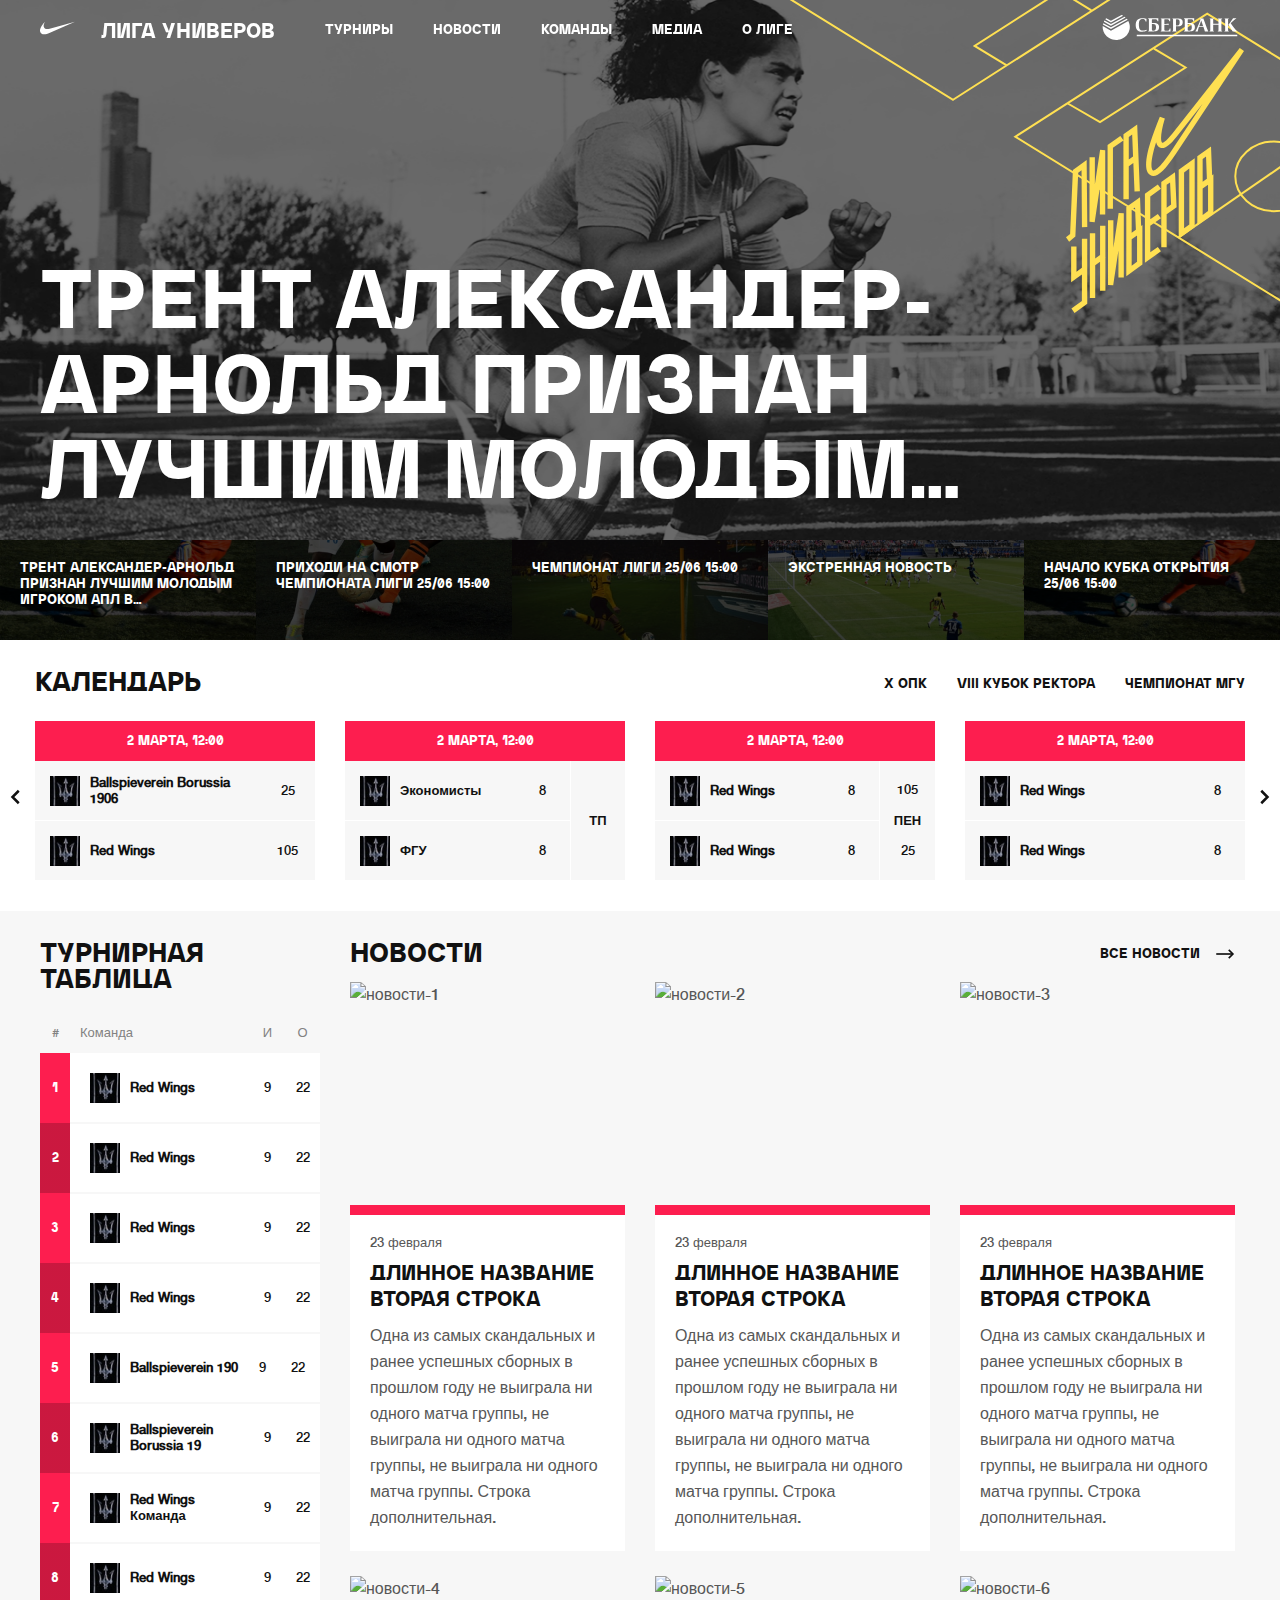
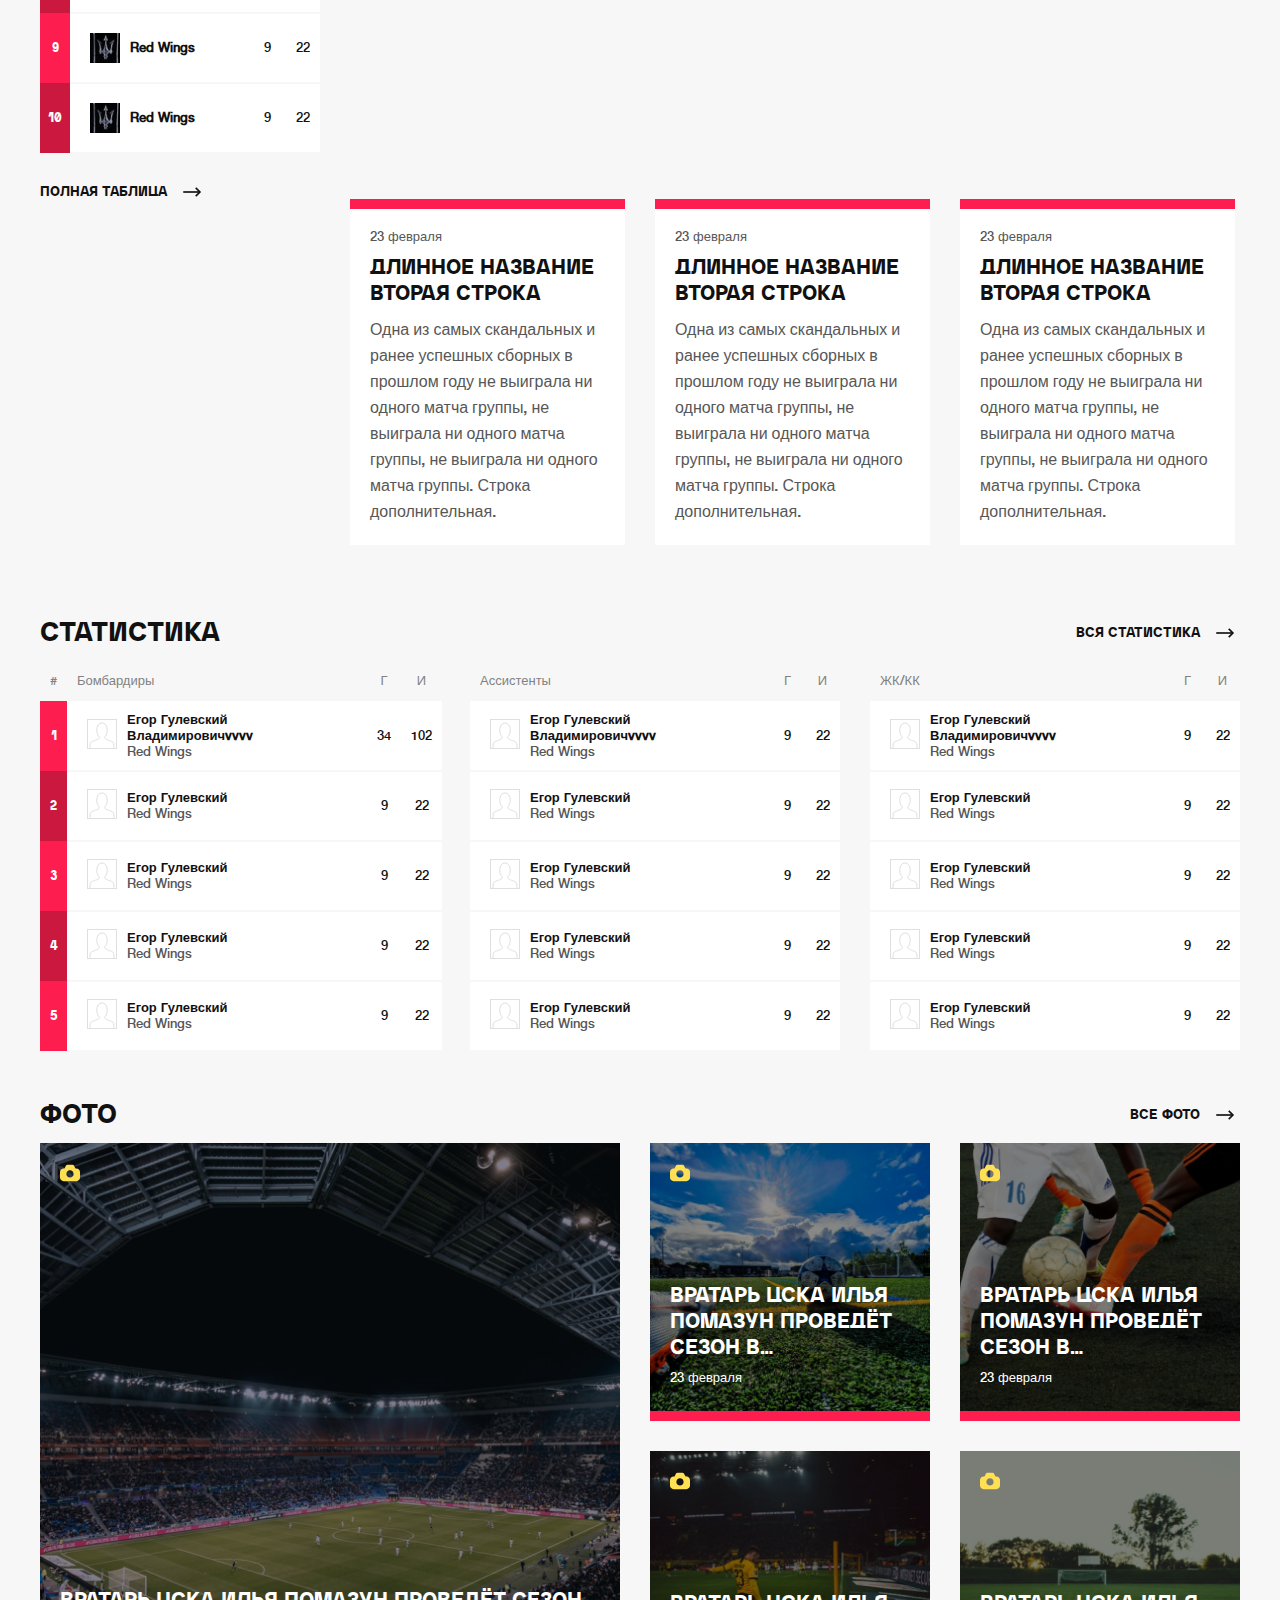
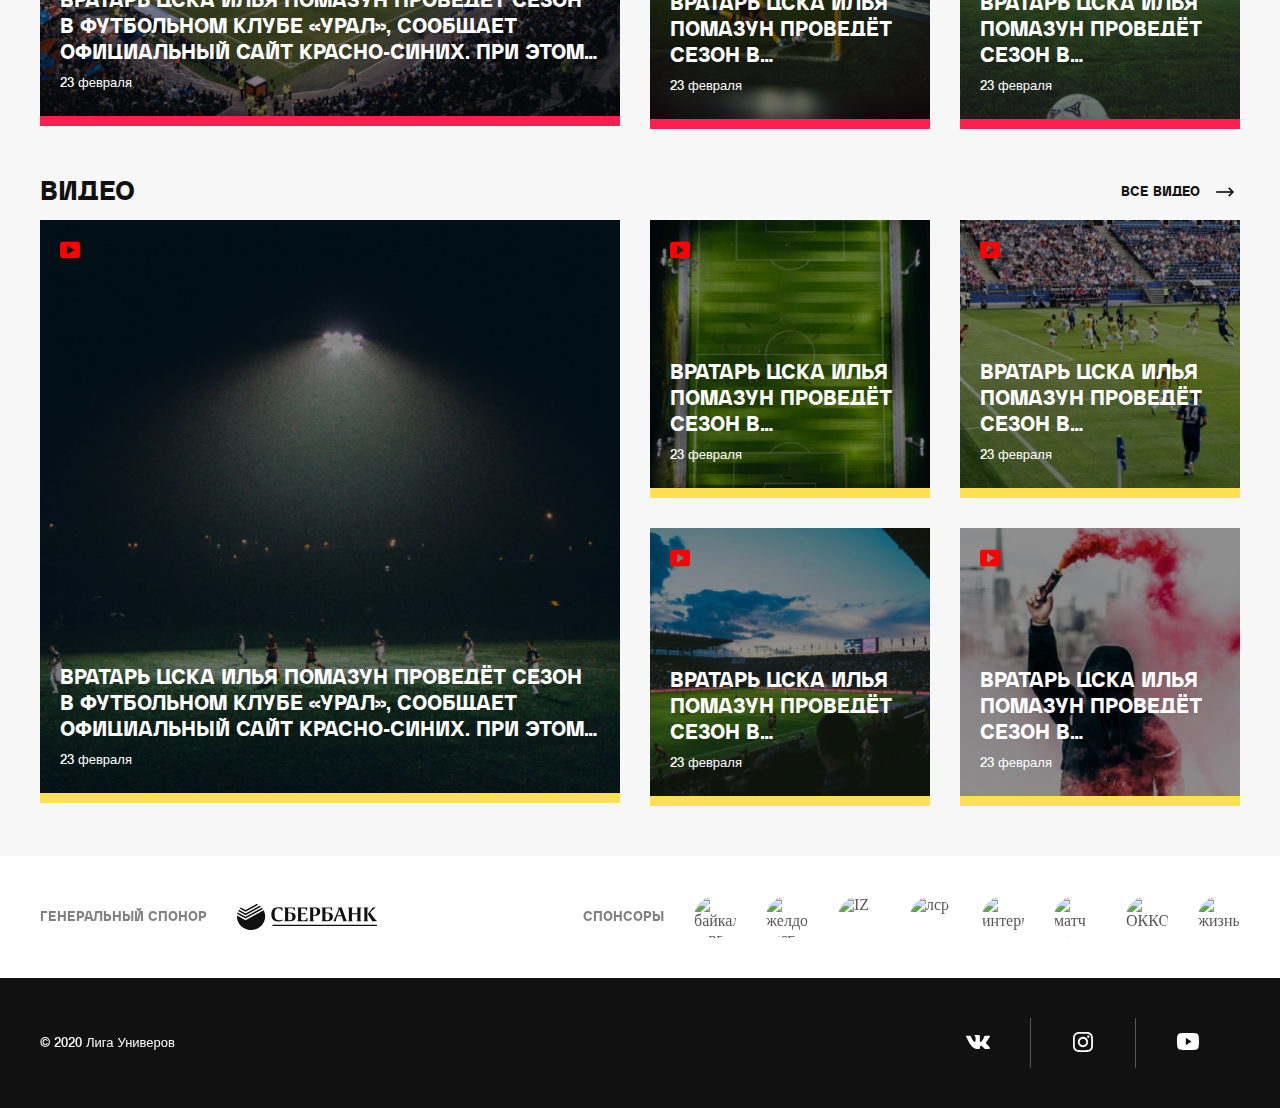
==== commit 2f16487b: "Merge pull request #13 from ada2030/feature" ====
--- a/index.html
+++ b/index.html
@@ -110,42 +110,42 @@
     </a>
   </header>
   <main class="main">
-    <section class="content">
-      <div class="content__promo">
-        <a class="content__promo-link" href="https://www.youtube.com">
-          <img class="content__promo-image" src="img/promo.png" alt="Промо" width="1280" height="540">
-          <h2 class="content__promo-heading">Трент Александер-Арнольд признан лучшим молодым игроком АПЛ в сезоне-2019/2020</h2>
+    <section class="slider">
+      <div class="slider__promo">
+        <a class="slider__promo-link" href="https://www.youtube.com">
+          <img class="slider__promo-image" src="img/promo.png" alt="Промо" width="1280" height="540">
+          <h2 class="slider__promo-heading">Трент Александер-Арнольд признан лучшим молодым игроком АПЛ в сезоне-2019/2020</h2>
         </a>
       </div>
-      <ul class="content__slider-list">
-        <li class="content__slider-item">
-          <a class="content__slider-link" href="#">
-            <img class="content__slider-image" src="img/slider-4.png" alt="слайдер-1" width="256" height="100">
-            <h4 class="content__slider-heading">Трент Александер-Арнольд признан лучшим молодым игроком АПЛ в сезоне-2019/2020</h4>
-          </a>
-        </li>
-        <li class="content__slider-item">
-          <a class="content__slider-link" href="#">
-            <img class="content__slider-image" src="img/slider-1.png" alt="слайдер-1" width="256" height="100">
-            <h4 class="content__slider-heading">Приходи на смотр чемпионата Лиги 25/06 15:00</h4>
-          </a>
-        </li>
-        <li class="content__slider-item">
-          <a class="content__slider-link" href="#">
-            <img class="content__slider-image" src="img/slider-2.png" alt="слайдер-2" width="256" height="100">
-            <h4 class="content__slider-heading">чемпионат Лиги 25/06 15:00</h4>
-          </a>
-        </li>
-        <li class="content__slider-item">
-          <a class="content__slider-link" href="#">
-            <img class="content__slider-image" src="img/slider-3.png" alt="слайдер-3" width="256" height="100">
-            <h4 class="content__slider-heading">экстренная новость</h4>
-          </a>
-        </li>
-        <li class="content__slider-item">
-          <a class="content__slider-link" href="#">
-            <img class="content__slider-image" src="img/slider-4.png" alt="слайдер-4" width="256" height="100">
-            <h4 class="content__slider-heading">начало кубка открытия 25/06 15:00</h4>
+      <ul class="slider__list">
+        <li class="slider__item">
+          <a class="slider__link" href="#">
+            <img class="slider__image" src="img/slider-4.png" alt="слайдер-1" width="256" height="100">
+            <h4 class="slider__heading">Трент Александер-Арнольд признан лучшим молодым игроком АПЛ в сезоне-2019/2020</h4>
+          </a>
+        </li>
+        <li class="slider__item">
+          <a class="slider__link" href="#">
+            <img class="slider__image" src="img/slider-1.png" alt="слайдер-1" width="256" height="100">
+            <h4 class="slider__heading">Приходи на смотр чемпионата Лиги 25/06 15:00</h4>
+          </a>
+        </li>
+        <li class="slider__item">
+          <a class="slider__link" href="#">
+            <img class="slider__image" src="img/slider-2.png" alt="слайдер-2" width="256" height="100">
+            <h4 class="slider__heading">чемпионат Лиги 25/06 15:00</h4>
+          </a>
+        </li>
+        <li class="slider__item">
+          <a class="slider__link" href="#">
+            <img class="slider__-image" src="img/slider-3.png" alt="слайдер-3" width="256" height="100">
+            <h4 class="slider__heading">экстренная новость</h4>
+          </a>
+        </li>
+        <li class="slider__item">
+          <a class="slider__link" href="#">
+            <img class="slider__image" src="img/slider-4.png" alt="слайдер-4" width="256" height="100">
+            <h4 class="slider__heading">начало кубка открытия 25/06 15:00</h4>
           </a>
         </li>
       </ul>
@@ -277,122 +277,122 @@
           <table class="table">
             <thead>
               <tr class="table__head">
-                <th class="table__head-cell table__head-cell--num-yes">#</th>
-                <th class="table__head-cell table__head-cell--num-yes">Команда</th>
-                <th class="table__head-cell table__head-cell--num-yes">И</th>
-                <th class="table__head-cell table__head-cell--num-yes">О</th>
+                <th class="table__head-cell table__head-cell--id">#</th>
+                <th class="table__head-cell table__head-cell--main">Команда</th>
+                <th class="table__head-cell">И</th>
+                <th class="table__head-cell">О</th>
               </tr>
             </thead>
             <tbody class="table__body">
               <tr class="table__row">
                 <td class="table__num">1</td>
-                <td class="table__cell table__cell--num-yes">
+                <td class="table__cell">
                   <a class="table__link" href="#">
                     <img class="table__image" src="img/team-logo.png" alt="команда" width="30" height="30">
                     <p class="table__text">Red Wings</p>
                   </a>
                 </td>
-                <td class="table__cell table__cell--num-yes">34</td>
-                <td class="table__cell table__cell--num-yes">102</td>
+                <td class="table__cell table__cell--num">9</td>
+                <td class="table__cell table__cell--num">22</td>
               </tr>  
               <tr class="table__row">
                 <td class="table__num">2</td>
-                <td class="table__cell table__cell--num-yes">
+                <td class="table__cell">
                   <a class="table__link" href="#">
                     <img class="table__image" src="img/team-logo.png" alt="команда" width="30" height="30">
                     <p class="table__text">Red Wings</p>
                   </a>
                 </td>
-                <td class="table__cell table__cell--num-yes">9</td>
-                <td class="table__cell table__cell--num-yes">22</td>
+                <td class="table__cell table__cell--num">9</td>
+                <td class="table__cell table__cell--num">22</td>
               </tr>  
               <tr class="table__row">
                 <td class="table__num">3</td>
-                <td class="table__cell table__cell--num-yes">
+                <td class="table__cell">
                   <a class="table__link" href="#">
                     <img class="table__image" src="img/team-logo.png" alt="команда" width="30" height="30">
                     <p class="table__text">Red Wings</p>
                   </a>
                 </td>
-                <td class="table__cell table__cell--num-yes">9</td>
-                <td class="table__cell table__cell--num-yes">22</td>
+                <td class="table__cell table__cell--num">9</td>
+                <td class="table__cell table__cell--num">22</td>
               </tr>  
               <tr class="table__row">
                 <td class="table__num">4</td>
-                <td class="table__cell table__cell--num-yes">
+                <td class="table__cell">
                   <a class="table__link" href="#">
                     <img class="table__image" src="img/team-logo.png" alt="команда" width="30" height="30">
                     <p class="table__text">Red Wings</p>
                   </a>
                 </td>
-                <td class="table__cell table__cell--num-yes">9</td>
-                <td class="table__cell table__cell--num-yes">22</td>
+                <td class="table__cell table__cell--num">9</td>
+                <td class="table__cell table__cell--num">22</td>
               </tr>  
               <tr class="table__row">
                 <td class="table__num">5</td>
-                <td class="table__cell table__cell--num-yes">
+                <td class="table__cell">
                   <a class="table__link" href="#">
                     <img class="table__image" src="img/team-logo.png" alt="команда" width="30" height="30">
                     <p class="table__text">Ballspieverein 190</p>
                   </a>
                 </td>
-                <td class="table__cell table__cell--num-yes">9</td>
-                <td class="table__cell table__cell--num-yes">22</td>
+                <td class="table__cell">9</td>
+                <td class="table__cell">22</td>
               </tr>  
               <tr class="table__row">
                 <td class="table__num">6</td>
-                <td class="table__cell table__cell--num-yes">
+                <td class="table__cell">
                   <a class="table__link" href="#">
                     <img class="table__image" src="img/team-logo.png" alt="команда" width="30" height="30">
                     <p class="table__text">Ballspieverein Borussia 19</p>
                   </a>
                 </td>
-                <td class="table__cell table__cell--num-yes">9</td>
-                <td class="table__cell table__cell--num-yes">22</td>
+                <td class="table__cell table__cell--num">9</td>
+                <td class="table__cell table__cell--num">22</td>
               </tr>  
               <tr class="table__row">
                 <td class="table__num">7</td>
-                <td class="table__cell table__cell--num-yes">
+                <td class="table__cell">
                   <a class="table__link" href="#">
                     <img class="table__image" src="img/team-logo.png" alt="команда" width="30" height="30">
                     <p class="table__text">Red Wings Команда</p>
                   </a>
                 </td>
-                <td class="table__cell table__cell--num-yes">9</td>
-                <td class="table__cell table__cell--num-yes">22</td>
+                <td class="table__cell table__cell--num">9</td>
+                <td class="table__cell table__cell--num">22</td>
               </tr>  
               <tr class="table__row">
                 <td class="table__num">8</td>
-                <td class="table__cell table__cell--num-yes">
+                <td class="table__cell">
                   <a class="table__link" href="#">
                     <img class="table__image" src="img/team-logo.png" alt="команда" width="30" height="30">
                     <p class="table__text">Red Wings</p>
                   </a>
                 </td>
-                <td class="table__cell table__cell--num-yes">9</td>
-                <td class="table__cell table__cell--num-yes">22</td>
+                <td class="table__cell table__cell--num">9</td>
+                <td class="table__cell table__cell--num">22</td>
               </tr>  
               <tr class="table__row">
                 <td class="table__num">9</td>
-                <td class="table__cell table__cell--num-yes">
+                <td class="table__cell">
                   <a class="table__link" href="#">
                     <img class="table__image" src="img/team-logo.png" alt="команда" width="30" height="30">
                     <p class="table__text">Red Wings</p>
                   </a>
                 </td>
-                <td class="table__cell table__cell--num-yes">9</td>
-                <td class="table__cell table__cell--num-yes">22</td>
+                <td class="table__cell table__cell--num">9</td>
+                <td class="table__cell table__cell--num">22</td>
               </tr>  
               <tr class="table__row">
                 <td class="table__num">10</td>
-                <td class="table__cell table__cell--num-yes">
+                <td class="table__cell">
                   <a class="table__link" href="#">
                     <img class="table__image" src="img/team-logo.png" alt="команда" width="30" height="30">
                     <p class="table__text">Red Wings</p>
                   </a>
                 </td>
-                <td class="table__cell table__cell--num-yes">9</td>
-                <td class="table__cell table__cell--num-yes">22</td>
+                <td class="table__cell table__cell--num">9</td>
+                <td class="table__cell table__cell--num">22</td>
               </tr>  
             </tbody>
           </table>
@@ -493,16 +493,16 @@
           <table class="table">
             <thead>
               <tr class="table__head">
-                <th class="table__head-cell table__head-cell--num-yes">#</th>
-                <th class="table__head-cell table__head-cell--num-yes">Бомбардиры</th>
-                <th class="table__head-cell table__head-cell--num-yes">Г</th>
-                <th class="table__head-cell table__head-cell--num-yes">И</th>
+                <th class="table__head-cell table__head-cell--id">#</th>
+                <th class="table__head-cell table__head-cell--main">Бомбардиры</th>
+                <th class="table__head-cell">Г</th>
+                <th class="table__head-cell">И</th>
               </tr>
             </thead>
             <tbody class="table__body">
               <tr class="table__row">
                 <td class="table__num">1</td>
-                <td class="table__cell table__cell--num-yes">
+                <td class="table__cell">
                   <div class="table__link">
                     <a class="table__profile-link" href="#">
                       <svg class="table__image" width="30" height="30">
@@ -519,96 +519,96 @@
                     </div>
                   </div>
                 </td>
-                <td class="table__cell table__cell--num-yes">34</td>
-                <td class="table__cell table__cell--num-yes">102</td>
+                <td class="table__cell table__cell--num">34</td>
+                <td class="table__cell table__cell--num">102</td>
               </tr>  
               <tr class="table__row">
                 <td class="table__num">2</td>
-                <td class="table__cell table__cell--num-yes">
-                  <div class="table__link">
-                    <a class="table__profile-link" href="#">
-                      <svg class="table__image" width="30" height="30">
-                        <use xlink:href="#profile"></use>
-                      </svg>
-                    </a>
-                    <div class="table__wrapper">
-                      <a class="table__profile-link" href="#">
-                        <p class="table__text">Егор Гулевский</p>
-                      </a>
-                      <a class="table__team-link" href="#">
-                        <p class="table__team-name">Red Wings</p>
-                      </a>
-                    </div>
-                  </div>
-                </td>
-                <td class="table__cell table__cell--num-yes">9</td>
-                <td class="table__cell table__cell--num-yes">22</td>
+                <td class="table__cell">
+                  <div class="table__link">
+                    <a class="table__profile-link" href="#">
+                      <svg class="table__image" width="30" height="30">
+                        <use xlink:href="#profile"></use>
+                      </svg>
+                    </a>
+                    <div class="table__wrapper">
+                      <a class="table__profile-link" href="#">
+                        <p class="table__text">Егор Гулевский</p>
+                      </a>
+                      <a class="table__team-link" href="#">
+                        <p class="table__team-name">Red Wings</p>
+                      </a>
+                    </div>
+                  </div>
+                </td>
+                <td class="table__cell table__cell--num">9</td>
+                <td class="table__cell table__cell--num">22</td>
               </tr>  
               <tr class="table__row">
                 <td class="table__num">3</td>
-                <td class="table__cell table__cell--num-yes">
-                  <div class="table__link">
-                    <a class="table__profile-link" href="#">
-                      <svg class="table__image" width="30" height="30">
-                        <use xlink:href="#profile"></use>
-                      </svg>
-                    </a>
-                    <div class="table__wrapper">
-                      <a class="table__profile-link" href="#">
-                        <p class="table__text">Егор Гулевский</p>
-                      </a>
-                      <a class="table__team-link" href="#">
-                        <p class="table__team-name">Red Wings</p>
-                      </a>
-                    </div>
-                  </div>
-                </td>
-                <td class="table__cell table__cell--num-yes">9</td>
-                <td class="table__cell table__cell--num-yes">22</td>
+                <td class="table__cell">
+                  <div class="table__link">
+                    <a class="table__profile-link" href="#">
+                      <svg class="table__image" width="30" height="30">
+                        <use xlink:href="#profile"></use>
+                      </svg>
+                    </a>
+                    <div class="table__wrapper">
+                      <a class="table__profile-link" href="#">
+                        <p class="table__text">Егор Гулевский</p>
+                      </a>
+                      <a class="table__team-link" href="#">
+                        <p class="table__team-name">Red Wings</p>
+                      </a>
+                    </div>
+                  </div>
+                </td>
+                <td class="table__cell table__cell--num">9</td>
+                <td class="table__cell table__cell--num">22</td>
               </tr>  
               <tr class="table__row">
                 <td class="table__num">4</td>
-                <td class="table__cell table__cell--num-yes">
-                  <div class="table__link">
-                    <a class="table__profile-link" href="#">
-                      <svg class="table__image" width="30" height="30">
-                        <use xlink:href="#profile"></use>
-                      </svg>
-                    </a>
-                    <div class="table__wrapper">
-                      <a class="table__profile-link" href="#">
-                        <p class="table__text">Егор Гулевский</p>
-                      </a>
-                      <a class="table__team-link" href="#">
-                        <p class="table__team-name">Red Wings</p>
-                      </a>
-                    </div>
-                  </div>
-                </td>
-                <td class="table__cell table__cell--num-yes">9</td>
-                <td class="table__cell table__cell--num-yes">22</td>
+                <td class="table__cell">
+                  <div class="table__link">
+                    <a class="table__profile-link" href="#">
+                      <svg class="table__image" width="30" height="30">
+                        <use xlink:href="#profile"></use>
+                      </svg>
+                    </a>
+                    <div class="table__wrapper">
+                      <a class="table__profile-link" href="#">
+                        <p class="table__text">Егор Гулевский</p>
+                      </a>
+                      <a class="table__team-link" href="#">
+                        <p class="table__team-name">Red Wings</p>
+                      </a>
+                    </div>
+                  </div>
+                </td>
+                <td class="table__cell table__cell--num">9</td>
+                <td class="table__cell table__cell--num">22</td>
               </tr>  
               <tr class="table__row">
                 <td class="table__num">5</td>
-                <td class="table__cell table__cell--num-yes">
-                  <div class="table__link">
-                    <a class="table__profile-link" href="#">
-                      <svg class="table__image" width="30" height="30">
-                        <use xlink:href="#profile"></use>
-                      </svg>
-                    </a>
-                    <div class="table__wrapper">
-                      <a class="table__profile-link" href="#">
-                        <p class="table__text">Егор Гулевский</p>
-                      </a>
-                      <a class="table__team-link" href="#">
-                        <p class="table__team-name">Red Wings</p>
-                      </a>
-                    </div>
-                  </div>
-                </td>
-                <td class="table__cell table__cell--num-yes">9</td>
-                <td class="table__cell table__cell--num-yes">22</td>
+                <td class="table__cell">
+                  <div class="table__link">
+                    <a class="table__profile-link" href="#">
+                      <svg class="table__image" width="30" height="30">
+                        <use xlink:href="#profile"></use>
+                      </svg>
+                    </a>
+                    <div class="table__wrapper">
+                      <a class="table__profile-link" href="#">
+                        <p class="table__text">Егор Гулевский</p>
+                      </a>
+                      <a class="table__team-link" href="#">
+                        <p class="table__team-name">Red Wings</p>
+                      </a>
+                    </div>
+                  </div>
+                </td>
+                <td class="table__cell table__cell--num">9</td>
+                <td class="table__cell table__cell--num">22</td>
               </tr>  
             </tbody>
           </table>
@@ -617,14 +617,14 @@
           <table class="table">
             <thead>
               <tr class="table__head">
-                <th class="table__head-cell table__head-cell--num-no">Ассистенты</th>
-                <th class="table__head-cell table__head-cell--num-no">Г</th>
-                <th class="table__head-cell table__head-cell--num-no">И</th>
+                <th class="table__head-cell table__head-cell--main">Ассистенты</th>
+                <th class="table__head-cell">Г</th>
+                <th class="table__head-cell">И</th>
               </tr>
             </thead>
             <tbody class="table__body">
               <tr class="table__row">
-                <td class="table__cell table__cell--num-no">
+                <td class="table__cell">
                   <div class="table__link">
                     <a class="table__profile-link" href="#">
                       <svg class="table__image" width="30" height="30">
@@ -641,92 +641,92 @@
                     </div>
                   </div>
                 </td>
-                <td class="table__cell table__cell--num-no">9</td>
-                <td class="table__cell table__cell--num-no">102</td>
-              </tr>  
-              <tr class="table__row">
-                <td class="table__cell table__cell--num-no">
-                  <div class="table__link">
-                    <a class="table__profile-link" href="#">
-                      <svg class="table__image" width="30" height="30">
-                        <use xlink:href="#profile"></use>
-                      </svg>
-                    </a>
-                    <div class="table__wrapper">
-                      <a class="table__profile-link" href="#">
-                        <p class="table__text">Егор Гулевский</p>
-                      </a>
-                      <a class="table__team-link" href="#">
-                        <p class="table__team-name">Red Wings</p>
-                      </a>
-                    </div>
-                  </div>
-                </td>
-                <td class="table__cell table__cell--num-no">9</td>
-                <td class="table__cell table__cell--num-no">22</td>
-              </tr>  
-              <tr class="table__row">
-                <td class="table__cell table__cell--num-no">
-                  <div class="table__link">
-                    <a class="table__profile-link" href="#">
-                      <svg class="table__image" width="30" height="30">
-                        <use xlink:href="#profile"></use>
-                      </svg>
-                    </a>
-                    <div class="table__wrapper">
-                      <a class="table__profile-link" href="#">
-                        <p class="table__text">Егор Гулевский</p>
-                      </a>
-                      <a class="table__team-link" href="#">
-                        <p class="table__team-name">Red Wings</p>
-                      </a>
-                    </div>
-                  </div>
-                </td>
-                <td class="table__cell table__cell--num-no">9</td>
-                <td class="table__cell table__cell--num-no">22</td>
-              </tr>  
-              <tr class="table__row">
-                <td class="table__cell table__cell--num-no">
-                  <div class="table__link">
-                    <a class="table__profile-link" href="#">
-                      <svg class="table__image" width="30" height="30">
-                        <use xlink:href="#profile"></use>
-                      </svg>
-                    </a>
-                    <div class="table__wrapper">
-                      <a class="table__profile-link" href="#">
-                        <p class="table__text">Егор Гулевский</p>
-                      </a>
-                      <a class="table__team-link" href="#">
-                        <p class="table__team-name">Red Wings</p>
-                      </a>
-                    </div>
-                  </div>
-                </td>
-                <td class="table__cell table__cell--num-no">9</td>
-                <td class="table__cell table__cell--num-no">22</td>
-              </tr>  
-              <tr class="table__row">
-                <td class="table__cell table__cell--num-no">
-                  <div class="table__link">
-                    <a class="table__profile-link" href="#">
-                      <svg class="table__image" width="30" height="30">
-                        <use xlink:href="#profile"></use>
-                      </svg>
-                    </a>
-                    <div class="table__wrapper">
-                      <a class="table__profile-link" href="#">
-                        <p class="table__text">Егор Гулевский</p>
-                      </a>
-                      <a class="table__team-link" href="#">
-                        <p class="table__team-name">Red Wings</p>
-                      </a>
-                    </div>
-                  </div>
-                </td>
-                <td class="table__cell table__cell--num-no">9</td>
-                <td class="table__cell table__cell--num-no">22</td>
+                <td class="table__cell table__cell--num">9</td>
+                <td class="table__cell table__cell--num">22</td>
+              </tr>  
+              <tr class="table__row">
+                <td class="table__cell">
+                  <div class="table__link">
+                    <a class="table__profile-link" href="#">
+                      <svg class="table__image" width="30" height="30">
+                        <use xlink:href="#profile"></use>
+                      </svg>
+                    </a>
+                    <div class="table__wrapper">
+                      <a class="table__profile-link" href="#">
+                        <p class="table__text">Егор Гулевский</p>
+                      </a>
+                      <a class="table__team-link" href="#">
+                        <p class="table__team-name">Red Wings</p>
+                      </a>
+                    </div>
+                  </div>
+                </td>
+                <td class="table__cell table__cell--num">9</td>
+                <td class="table__cell table__cell--num">22</td>
+              </tr>  
+              <tr class="table__row">
+                <td class="table__cell">
+                  <div class="table__link">
+                    <a class="table__profile-link" href="#">
+                      <svg class="table__image" width="30" height="30">
+                        <use xlink:href="#profile"></use>
+                      </svg>
+                    </a>
+                    <div class="table__wrapper">
+                      <a class="table__profile-link" href="#">
+                        <p class="table__text">Егор Гулевский</p>
+                      </a>
+                      <a class="table__team-link" href="#">
+                        <p class="table__team-name">Red Wings</p>
+                      </a>
+                    </div>
+                  </div>
+                </td>
+                <td class="table__cell table__cell--num">9</td>
+                <td class="table__cell table__cell--num">22</td>
+              </tr>  
+              <tr class="table__row">
+                <td class="table__cell">
+                  <div class="table__link">
+                    <a class="table__profile-link" href="#">
+                      <svg class="table__image" width="30" height="30">
+                        <use xlink:href="#profile"></use>
+                      </svg>
+                    </a>
+                    <div class="table__wrapper">
+                      <a class="table__profile-link" href="#">
+                        <p class="table__text">Егор Гулевский</p>
+                      </a>
+                      <a class="table__team-link" href="#">
+                        <p class="table__team-name">Red Wings</p>
+                      </a>
+                    </div>
+                  </div>
+                </td>
+                <td class="table__cell table__cell--num">9</td>
+                <td class="table__cell table__cell--num">22</td>
+              </tr>  
+              <tr class="table__row">
+                <td class="table__cell">
+                  <div class="table__link">
+                    <a class="table__profile-link" href="#">
+                      <svg class="table__image" width="30" height="30">
+                        <use xlink:href="#profile"></use>
+                      </svg>
+                    </a>
+                    <div class="table__wrapper">
+                      <a class="table__profile-link" href="#">
+                        <p class="table__text">Егор Гулевский</p>
+                      </a>
+                      <a class="table__team-link" href="#">
+                        <p class="table__team-name">Red Wings</p>
+                      </a>
+                    </div>
+                  </div>
+                </td>
+                <td class="table__cell table__cell--num">9</td>
+                <td class="table__cell table__cell--num">22</td>
               </tr>  
             </tbody>
           </table>
@@ -735,14 +735,14 @@
           <table class="table">
             <thead>
               <tr class="table__head">
-                <th class="table__head-cell table__head-cell--num-no">ЖК/КК</th>
-                <th class="table__head-cell table__head-cell--num-no">Г</th>
-                <th class="table__head-cell table__head-cell--num-no">И</th>
+                <th class="table__head-cell table__head-cell--main">ЖК/КК</th>
+                <th class="table__head-cell">Г</th>
+                <th class="table__head-cell">И</th>
               </tr>
             </thead>
             <tbody class="table__body">
               <tr class="table__row">
-                <td class="table__cell table__cell--num-no">
+                <td class="table__cell">
                   <div class="table__link">
                     <a class="table__profile-link" href="#">
                       <svg class="table__image" width="30" height="30">
@@ -759,92 +759,92 @@
                     </div>
                   </div>
                 </td>
-                <td class="table__cell table__cell--num-no">9</td>
-                <td class="table__cell table__cell--num-no">102</td>
-              </tr>  
-              <tr class="table__row">
-                <td class="table__cell table__cell--num-no">
-                  <div class="table__link">
-                    <a class="table__profile-link" href="#">
-                      <svg class="table__image" width="30" height="30">
-                        <use xlink:href="#profile"></use>
-                      </svg>
-                    </a>
-                    <div class="table__wrapper">
-                      <a class="table__profile-link" href="#">
-                        <p class="table__text">Егор Гулевский</p>
-                      </a>
-                      <a class="table__team-link" href="#">
-                        <p class="table__team-name">Red Wings</p>
-                      </a>
-                    </div>
-                  </div>
-                </td>
-                <td class="table__cell table__cell--num-no">9</td>
-                <td class="table__cell table__cell--num-no">22</td>
-              </tr>  
-              <tr class="table__row">
-                <td class="table__cell table__cell--num-no">
-                  <div class="table__link">
-                    <a class="table__profile-link" href="#">
-                      <svg class="table__image" width="30" height="30">
-                        <use xlink:href="#profile"></use>
-                      </svg>
-                    </a>
-                    <div class="table__wrapper">
-                      <a class="table__profile-link" href="#">
-                        <p class="table__text">Егор Гулевский</p>
-                      </a>
-                      <a class="table__team-link" href="#">
-                        <p class="table__team-name">Red Wings</p>
-                      </a>
-                    </div>
-                  </div>
-                </td>
-                <td class="table__cell table__cell--num-no">9</td>
-                <td class="table__cell table__cell--num-no">22</td>
-              </tr>  
-              <tr class="table__row">
-                <td class="table__cell table__cell--num-no">
-                  <div class="table__link">
-                    <a class="table__profile-link" href="#">
-                      <svg class="table__image" width="30" height="30">
-                        <use xlink:href="#profile"></use>
-                      </svg>
-                    </a>
-                    <div class="table__wrapper">
-                      <a class="table__profile-link" href="#">
-                        <p class="table__text">Егор Гулевский</p>
-                      </a>
-                      <a class="table__team-link" href="#">
-                        <p class="table__team-name">Red Wings</p>
-                      </a>
-                    </div>
-                  </div>
-                </td>
-                <td class="table__cell table__cell--num-no">9</td>
-                <td class="table__cell table__cell--num-no">22</td>
-              </tr>  
-              <tr class="table__row">
-                <td class="table__cell table__cell--num-no">
-                  <div class="table__link">
-                    <a class="table__profile-link" href="#">
-                      <svg class="table__image" width="30" height="30">
-                        <use xlink:href="#profile"></use>
-                      </svg>
-                    </a>
-                    <div class="table__wrapper">
-                      <a class="table__profile-link" href="#">
-                        <p class="table__text">Егор Гулевский</p>
-                      </a>
-                      <a class="table__team-link" href="#">
-                        <p class="table__team-name">Red Wings</p>
-                      </a>
-                    </div>
-                  </div>
-                </td>
-                <td class="table__cell table__cell--num-no">9</td>
-                <td class="table__cell table__cell--num-no">22</td>
+                <td class="table__cell table__cell--num">9</td>
+                <td class="table__cell table__cell--num">22</td>
+              </tr>  
+              <tr class="table__row">
+                <td class="table__cell">
+                  <div class="table__link">
+                    <a class="table__profile-link" href="#">
+                      <svg class="table__image" width="30" height="30">
+                        <use xlink:href="#profile"></use>
+                      </svg>
+                    </a>
+                    <div class="table__wrapper">
+                      <a class="table__profile-link" href="#">
+                        <p class="table__text">Егор Гулевский</p>
+                      </a>
+                      <a class="table__team-link" href="#">
+                        <p class="table__team-name">Red Wings</p>
+                      </a>
+                    </div>
+                  </div>
+                </td>
+                <td class="table__cell table__cell--num">9</td>
+                <td class="table__cell table__cell--num">22</td>
+              </tr>  
+              <tr class="table__row">
+                <td class="table__cell">
+                  <div class="table__link">
+                    <a class="table__profile-link" href="#">
+                      <svg class="table__image" width="30" height="30">
+                        <use xlink:href="#profile"></use>
+                      </svg>
+                    </a>
+                    <div class="table__wrapper">
+                      <a class="table__profile-link" href="#">
+                        <p class="table__text">Егор Гулевский</p>
+                      </a>
+                      <a class="table__team-link" href="#">
+                        <p class="table__team-name">Red Wings</p>
+                      </a>
+                    </div>
+                  </div>
+                </td>
+                <td class="table__cell table__cell--num">9</td>
+                <td class="table__cell table__cell--num">22</td>
+              </tr>  
+              <tr class="table__row">
+                <td class="table__cell">
+                  <div class="table__link">
+                    <a class="table__profile-link" href="#">
+                      <svg class="table__image" width="30" height="30">
+                        <use xlink:href="#profile"></use>
+                      </svg>
+                    </a>
+                    <div class="table__wrapper">
+                      <a class="table__profile-link" href="#">
+                        <p class="table__text">Егор Гулевский</p>
+                      </a>
+                      <a class="table__team-link" href="#">
+                        <p class="table__team-name">Red Wings</p>
+                      </a>
+                    </div>
+                  </div>
+                </td>
+                <td class="table__cell table__cell--num">9</td>
+                <td class="table__cell table__cell--num">22</td>
+              </tr>  
+              <tr class="table__row">
+                <td class="table__cell">
+                  <div class="table__link">
+                    <a class="table__profile-link" href="#">
+                      <svg class="table__image" width="30" height="30">
+                        <use xlink:href="#profile"></use>
+                      </svg>
+                    </a>
+                    <div class="table__wrapper">
+                      <a class="table__profile-link" href="#">
+                        <p class="table__text">Егор Гулевский</p>
+                      </a>
+                      <a class="table__team-link" href="#">
+                        <p class="table__team-name">Red Wings</p>
+                      </a>
+                    </div>
+                  </div>
+                </td>
+                <td class="table__cell table__cell--num">9</td>
+                <td class="table__cell table__cell--num">22</td>
               </tr>  
             </tbody>
           </table>
@@ -1022,24 +1022,24 @@
     </div>
     <div class="contacts">
       <p class="contacts__copyright">© 2020 Лига Универов</p>
-      <ul class="socials-list">
-        <li class="socials-list__item">
-          <a class="socials-list__link" href="#">
-            <svg class="socials-list__image" width="24" height="24">
+      <ul class="socials">
+        <li class="socials__item">
+          <a class="socials__link" href="#">
+            <svg class="socials__image" width="24" height="24">
               <use xlink:href="#vk"></use>
             </svg>
           </a>	
         </li>
-        <li class="socials-list__item">
-          <a class="socials-list__link" href="#">
-            <svg class="socials-list__image" width="24" height="24">
+        <li class="socials__item">
+          <a class="socials__link" href="#">
+            <svg class="socials__image" width="24" height="24">
               <use xlink:href="#instagram"></use>
             </svg>
           </a>  
         </li>
-        <li class="socials-list__item">
-          <a class="socials-list__link" href="#">
-            <svg class="socials-list__image" width="24" height="24">
+        <li class="socials__item">
+          <a class="socials__link" href="#">
+            <svg class="socials__image" width="24" height="24">
               <use xlink:href="#youtube"></use>
             </svg>
           </a>  
--- a/css/style.css
+++ b/css/style.css
@@ -165,13 +165,13 @@
   width: 1280px;
 }
 
-.content__promo {
+.slider__promo {
   position: relative;
   height: 540px;
   background-color: var(--white);
 }
 
-.content__promo::before {
+.slider__promo::before {
   content: "";
   position: absolute;
   width: 1280px;
@@ -181,7 +181,7 @@
   pointer-events: none;
 }
 
-.content__promo:after {
+.slider__promo:after {
   content: '';
   position: absolute;
   top: 0;
@@ -193,7 +193,7 @@
   pointer-events: none;
 }
 
-.content__promo-heading {
+.slider__promo-heading {
   position: absolute;
   bottom: 25px;
   font-family: "Editorial Grotesk", "Arial", san-serif;
@@ -214,17 +214,17 @@
   text-overflow: ellipsis;
 }
 
-.content__slider-list {
-  display: flex;
-}
-
-.content__slider-item {
+.slider__list {
+  display: flex;
+}
+
+.slider__item {
   position: relative;
   width: 256px;
   height: 100px;
 }
 
-.content__slider-item:after {
+.slider__item:after {
   content: '';
   position: absolute;
   top: 0;
@@ -236,7 +236,7 @@
   pointer-events: none;
 }
 
-.content__slider-item::before {
+.slider__item::before {
   visibility: hidden;
   opacity: 0;
   content: "";
@@ -254,18 +254,18 @@
   pointer-events: none;
 }
 
-.content__slider-item:hover .content__slider-heading {
+.slider__item:hover .slider__heading {
   opacity: 0;
   transition: opacity 1s;
 }
 
-.content__slider-item:hover::before {
+.slider__item:hover::before {
   opacity: 1;
   visibility: visible;
   transition: opacity 1s;
 }
 
-.content__slider-heading {
+.slider__heading {
   position: absolute;
   top: 20px;
   font-family: "Editorial Grotesk", "Arial", san-serif;
@@ -480,16 +480,16 @@
 
 .table__head-cell {
   font-weight: 400;
-  padding-right: 10px;
+  padding: 0 10px;
   height: 40px;
   text-align: center;
 }
 
-.table__head-cell--num-yes:nth-child(1) {
-  padding: 0 10px;
-}
-
-.table__head-cell--num-yes:nth-child(2) {
+.table__head-cell--id {
+  padding: 10px;
+}
+
+.table__head-cell--main {
   text-align: left;
   padding: 10px;
 }
@@ -520,17 +520,14 @@
 
 .table__cell {
   padding-right: 10px;
-  border-bottom: 2px solid var(--dark-gray);
+  border-bottom: 2px solid var(--light-gray);
   height: 70px;
   text-align: center;
 }
 
-.table__cell--num-yes:nth-child(3) {
+.table__cell--num {
   width: 35px;
-}
-
-.table__cell--num-yes:nth-child(4) {
-  width: 35px;
+  padding: 0 10px;
 }
 
 .table__link {
@@ -649,19 +646,6 @@
 .statistics__item:not(:first-child) {
   width: 370px;
   padding-left: 30px;
-}
-
-.table__head-cell--num-no:first-child {
-  text-align: left;
-  padding: 10px;
-}
-
-.table__cell--num-no:nth-child(2) {
-  width: 35px;
-}
-
-.table__cell--num-no:nth-child(3) {
-  width: 35px;
 }
 
 .table__wrapper {
@@ -845,17 +829,17 @@
   color: var(--white);
 }
 
-.contacts__socials-list {
-  display: flex;
-  align-items: center;
-}
-
-.contacts__socials-item {
+.socials {
+  display: flex;
+  align-items: center;
+}
+
+.socials__item {
   padding-right: 40px;
   padding-left: 40px;
 }
 
-.contacts__socials-item:not(:last-child) {
+.socials__item:not(:last-child) {
   height: 50px;
   border-right: 1px solid var(--dark-gray);
   padding-top: 12px;
